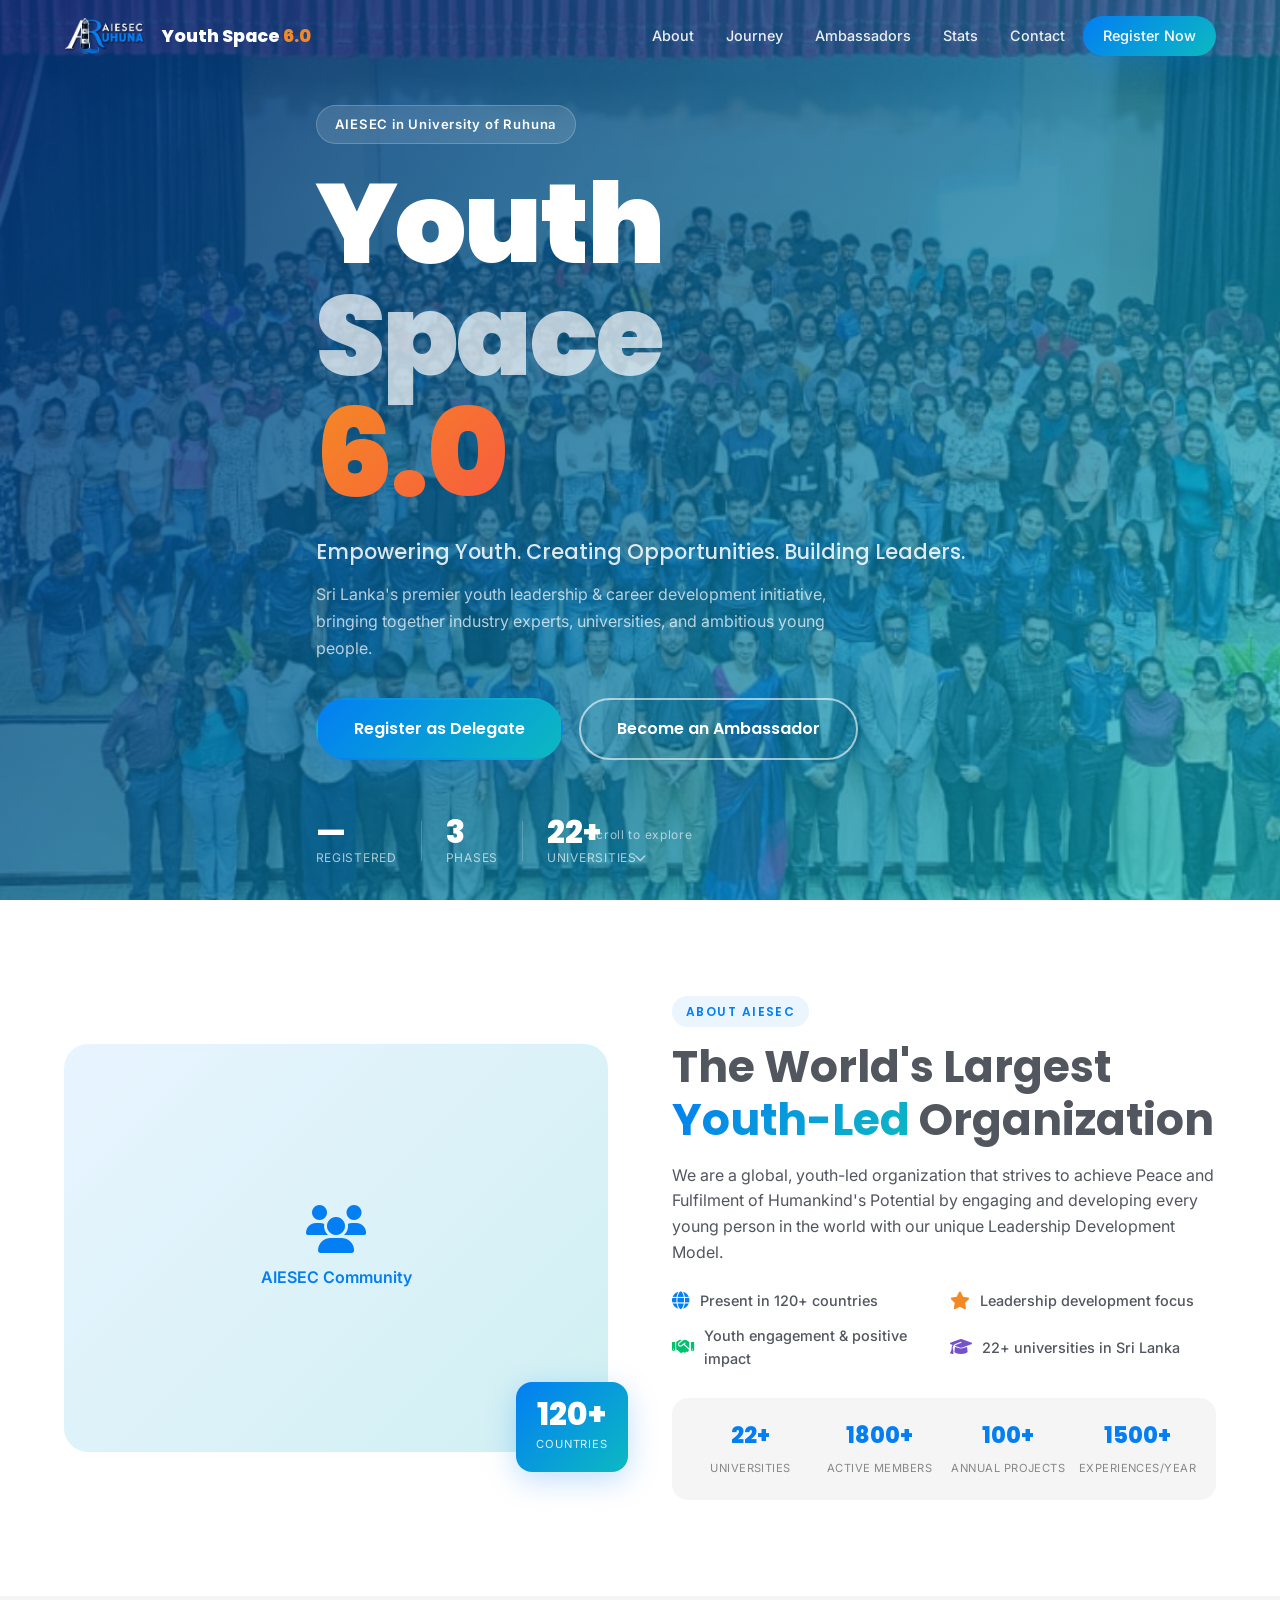
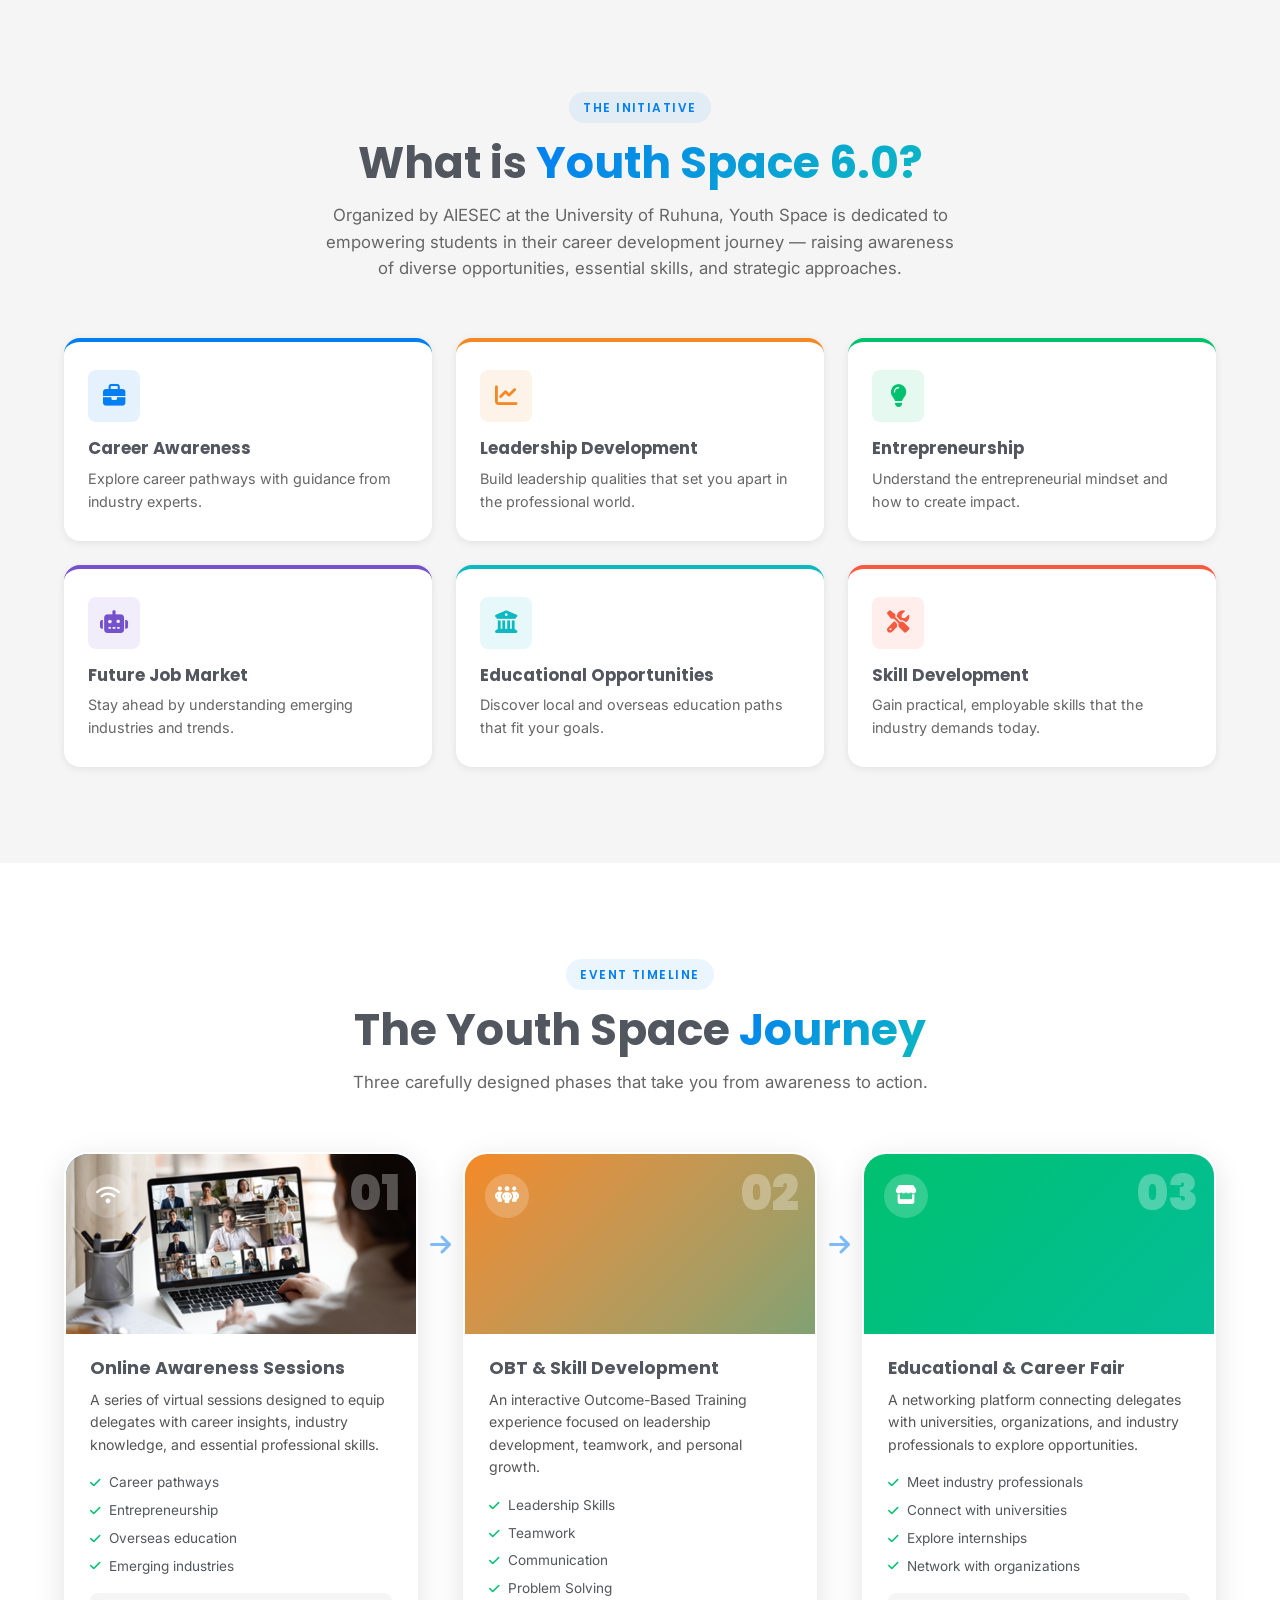
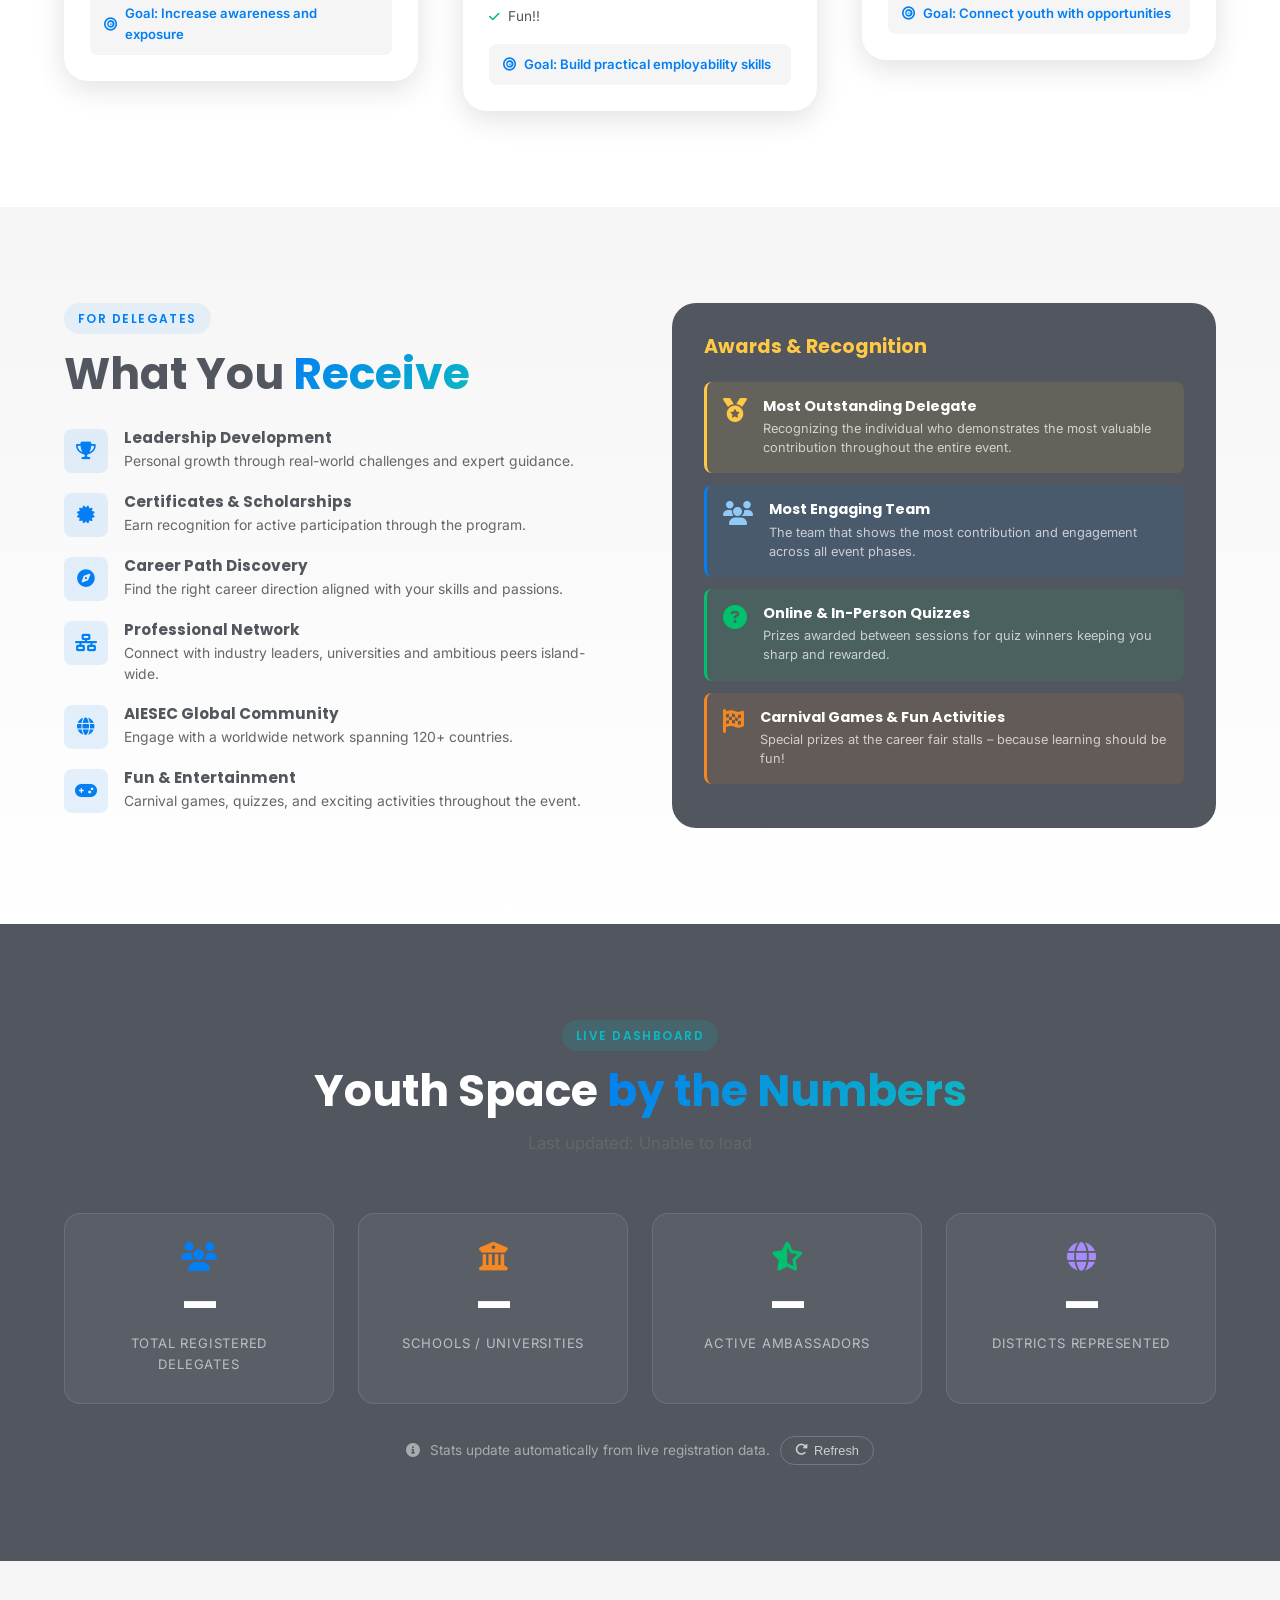
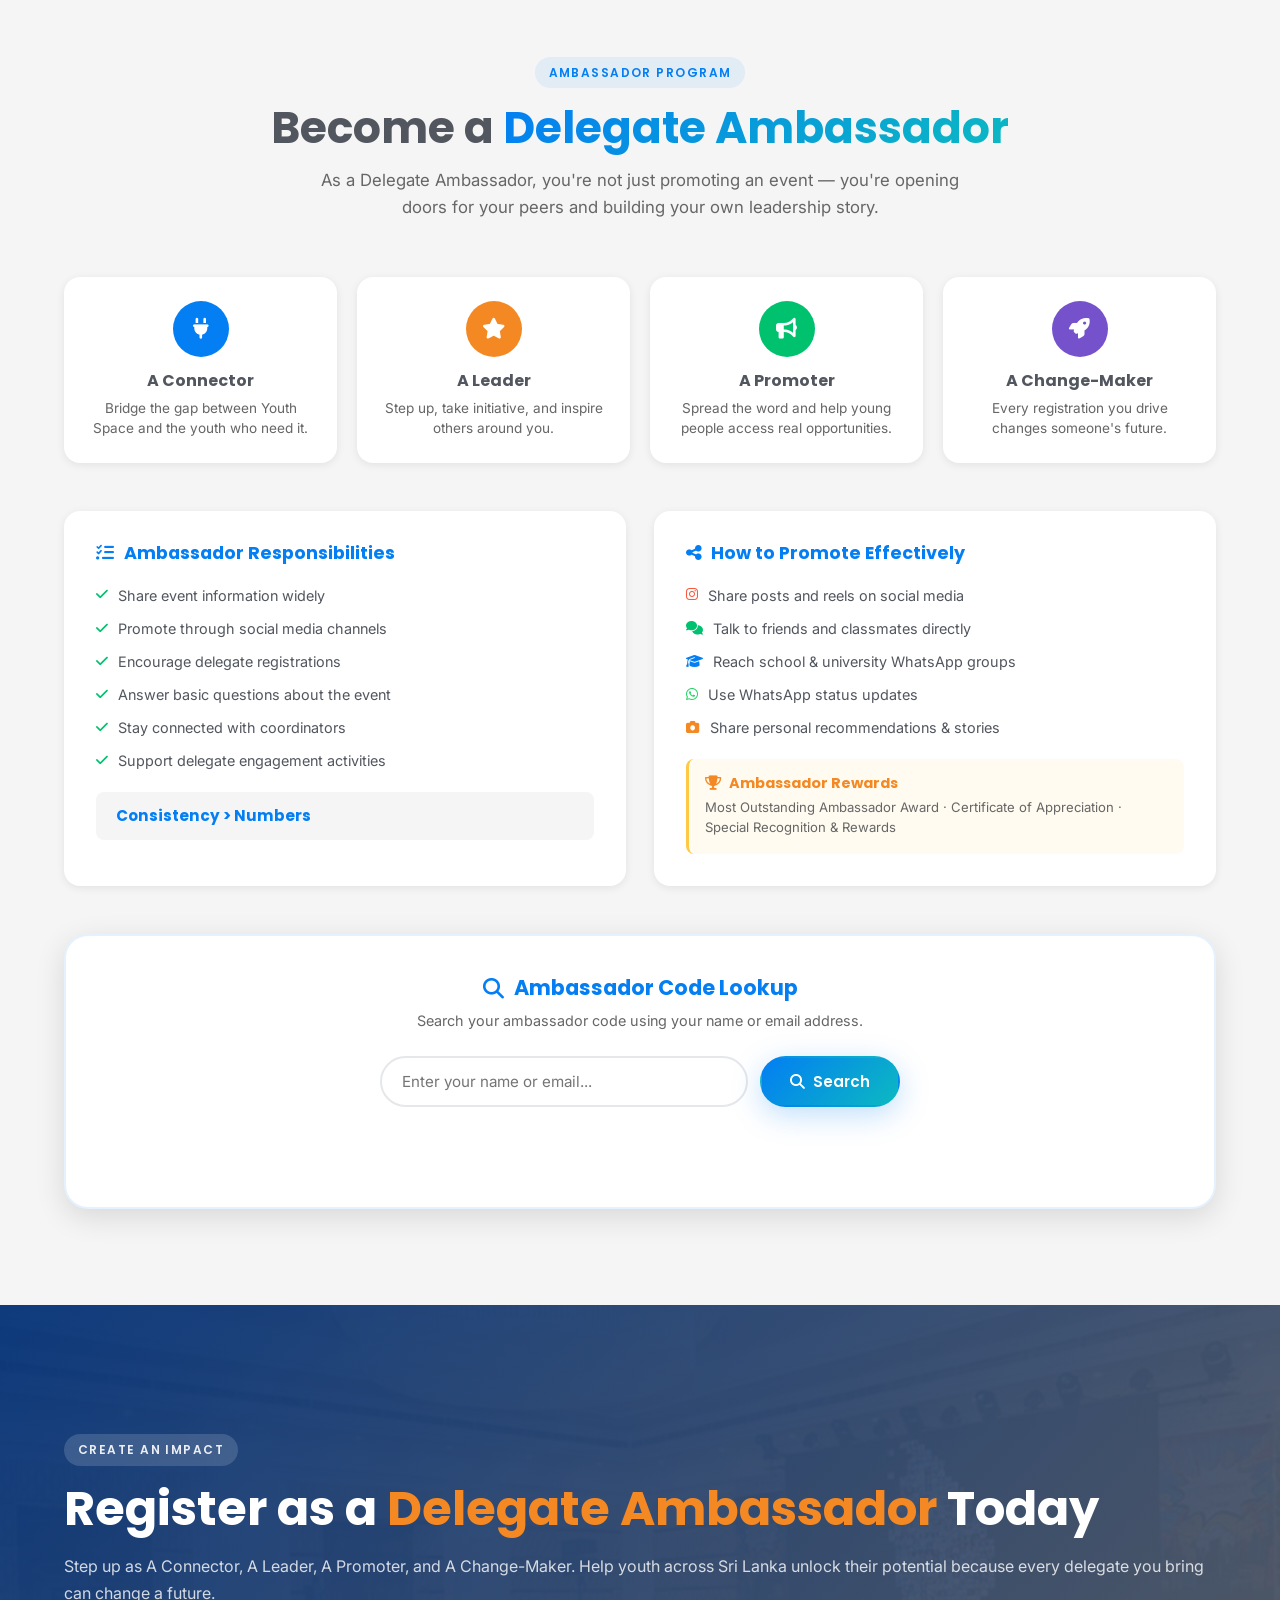
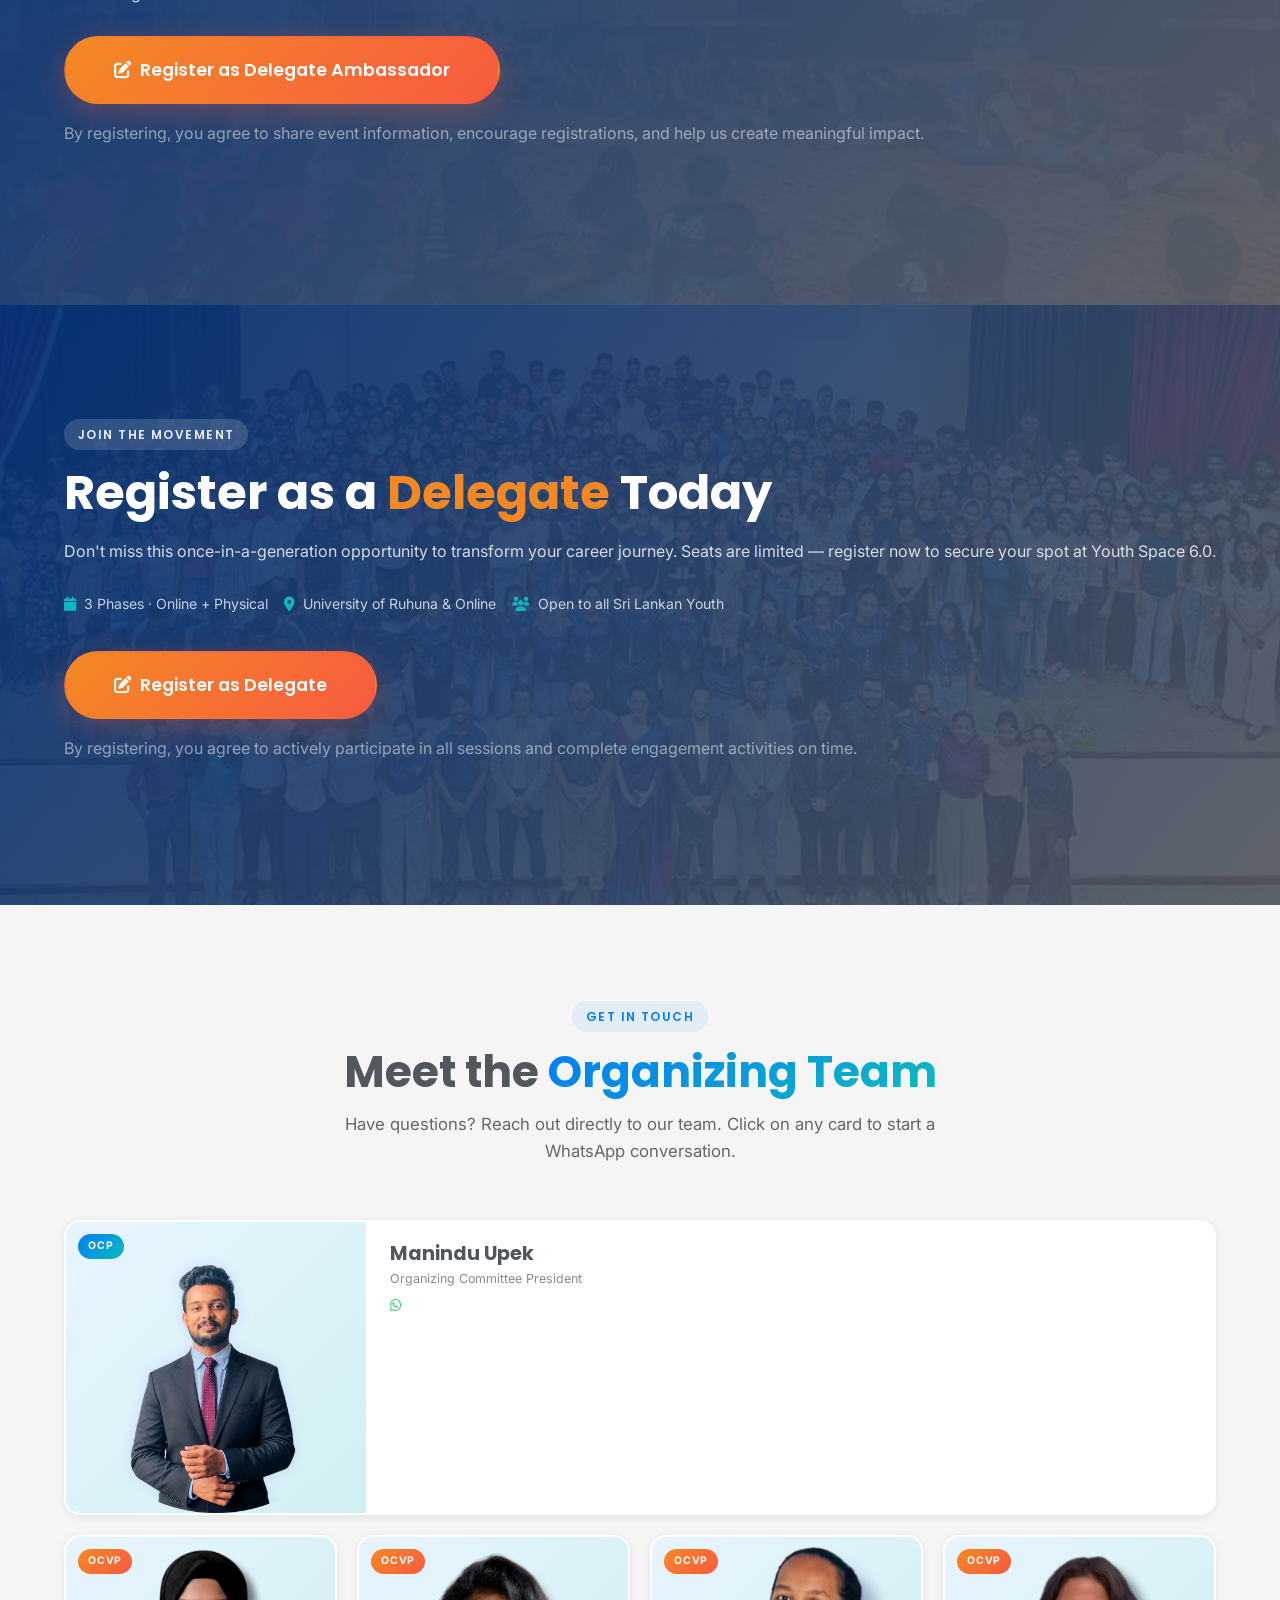
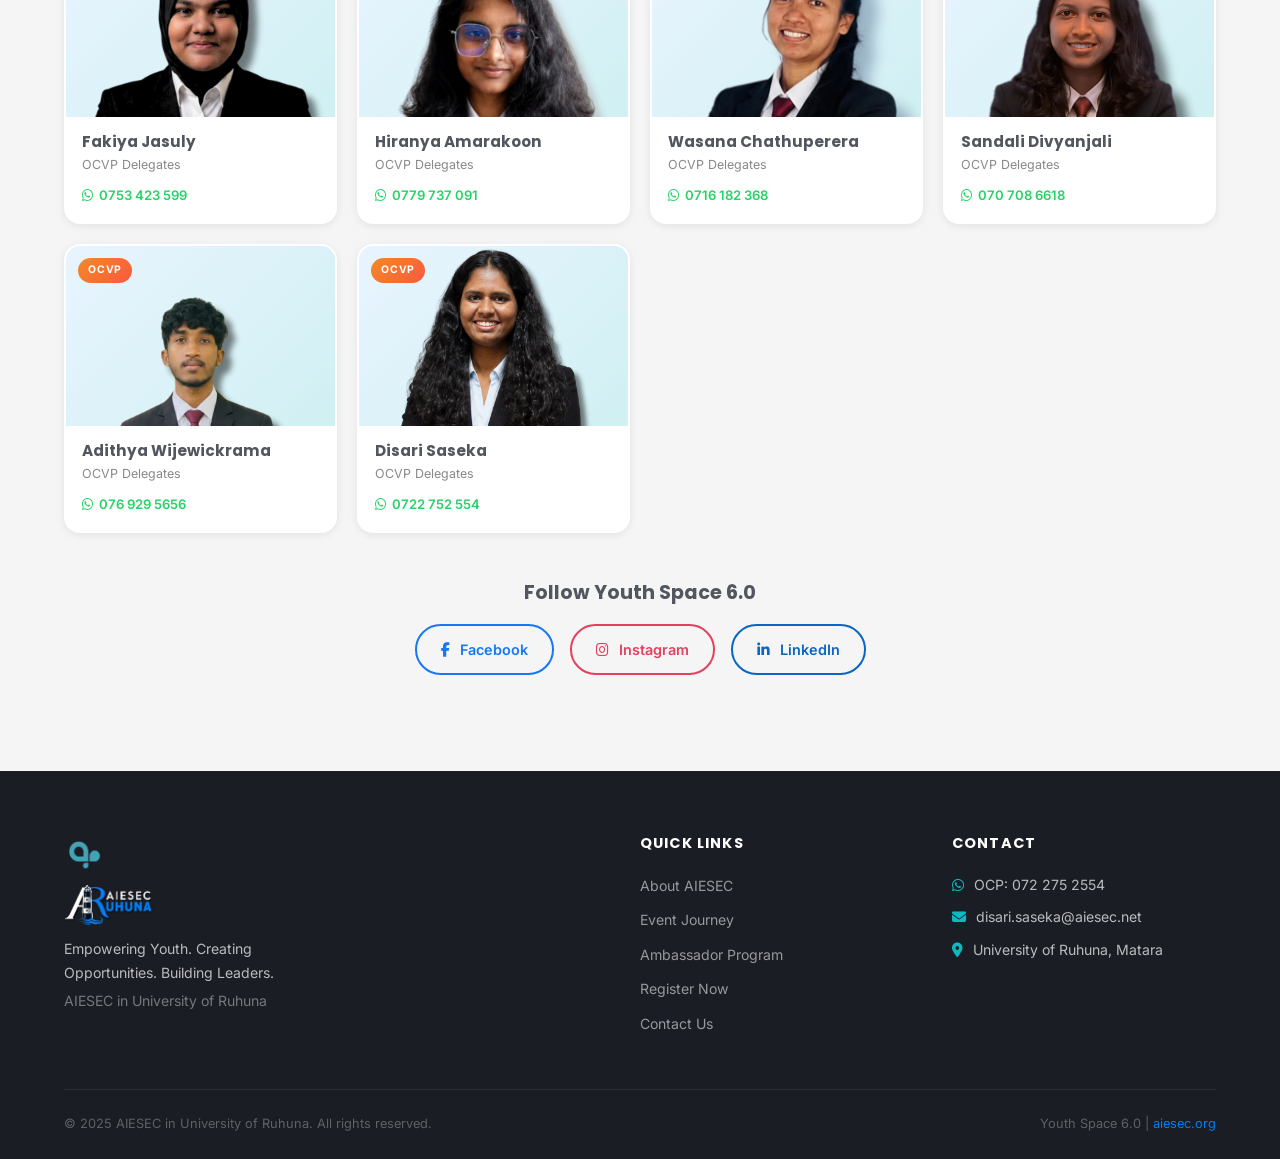
==== index.html @ f037bc33 "Update index.html" ====
<!DOCTYPE html>
<html lang="en">

<head>
    <meta charset="UTF-8" />
    <meta name="viewport" content="width=device-width, initial-scale=1.0" />
    <title>Youth Space 6.0 | AIESEC in University of Ruhuna</title>
    <meta name="description"
        content="Youth Space 6.0 – Empowering Sri Lankan youth with career insights, leadership skills, and real-world connections." />
    <link rel="stylesheet" href="css/styles.css" />
    <link rel="preconnect" href="https://fonts.googleapis.com" />
    <link rel="preconnect" href="https://fonts.gstatic.com" crossorigin />
    <link
        href="https://fonts.googleapis.com/css2?family=Poppins:wght@300;400;500;600;700;800;900&family=Inter:wght@300;400;500;600&display=swap"
        rel="stylesheet" />
    <link rel="stylesheet" href="https://cdnjs.cloudflare.com/ajax/libs/font-awesome/6.5.0/css/all.min.css" />
</head>

<body>

    <!-- ===== NAVBAR ===== -->
    <nav class="navbar" id="navbar">
        <div class="nav-container">
            <div class="nav-brand">
                <img src="Assets/logo.png" alt="AIESEC in University of Ruhuna" class="nav-logo"
                    onerror="this.style.display='none'" />
                <img src="Assets/ys-logo.png" alt="Youth Space 6.0" class="nav-ys-logo"
                    onerror="this.style.display='none'" />
                <span class="nav-title">Youth Space <span class="accent">6.0</span></span>
            </div>
            <ul class="nav-links" id="navLinks">
                <li><a href="#about">About</a></li>
                <li><a href="#journey">Journey</a></li>
                <li><a href="#ambassador">Ambassadors</a></li>
                <li><a href="#stats">Stats</a></li>
                <li><a href="#contact">Contact</a></li>
                <li><a href="#register" class="nav-cta">Register Now</a></li>
            </ul>
            <button class="hamburger" id="hamburger" aria-label="Menu">
                <span></span><span></span><span></span>
            </button>
        </div>
    </nav>

    <!-- ===== HERO ===== -->
    <section class="hero" id="home">
        <div class="hero-bg">
            <!-- hero-bg.jpg: A vibrant group photo of youth at AIESEC Youth Space event, outdoor campus setting -->
            <img src="Assets/hero-bg.png" alt="Youth Space Event" class="hero-img"
                onerror="this.style.display='none'" />
            <div class="hero-overlay"></div>
        </div>
        <div class="hero-content">
            <div class="hero-badge">AIESEC in University of Ruhuna</div>
            <h1 class="hero-title">
                <span class="word-youth">Youth</span>
                <span class="word-space">Space</span>
                <span class="word-version">6.0</span>
            </h1>
            <p class="hero-tagline">Empowering Youth. Creating Opportunities. Building Leaders.</p>
            <p class="hero-sub">Sri Lanka's premier youth leadership & career development initiative, bringing together
                industry experts, universities, and ambitious young people.</p>
            <div class="hero-actions">
                <a href="#register" class="btn btn-primary btn-lg">Register as Delegate</a>
                <a href="#ambassador" class="btn btn-outline btn-lg">Become an Ambassador</a>
            </div>
            <div class="hero-stats">
                <div class="hstat"><span class="hstat-num" id="heroRegistered">—</span><span
                        class="hstat-label">Registered</span></div>
                <div class="hstat-div"></div>
                <div class="hstat"><span class="hstat-num">3</span><span class="hstat-label">Phases</span></div>
                <div class="hstat-div"></div>
                <div class="hstat"><span class="hstat-num">22+</span><span class="hstat-label">Universities</span></div>
            </div>
        </div>
        <div class="hero-scroll-hint">
            <span>Scroll to explore</span>
            <i class="fa-solid fa-chevron-down bounce"></i>
        </div>
    </section>

    <!-- ===== ABOUT AIESEC ===== -->
    <section class="section about-aiesec" id="about">
        <div class="container">
            <div class="about-grid">
                <div class="about-visual">
                    <!-- aiesec-group.jpg: AIESEC members group photo on university campus -->
                    <img src="Assets/aiesec-group.png" alt="AIESEC Members" class="about-img"
                        onerror="this.style.display='none'; this.parentElement.querySelector('.about-img-placeholder').style.display='flex'" />
                    <div class="about-img-placeholder">
                        <i class="fa-solid fa-users"></i>
                        <span>AIESEC Community</span>
                    </div>
                    <div class="about-badge-float">
                        <span class="badge-num">120+</span>
                        <span class="badge-label">Countries</span>
                    </div>
                </div>
                <div class="about-text">
                    <span class="eyebrow">About AIESEC</span>
                    <h2>The World's Largest <span class="gradient-text">Youth-Led</span> Organization</h2>
                    <p>We are a global, youth-led organization that strives to achieve Peace and Fulfilment of
                        Humankind's Potential by engaging and developing every young person in the world with our unique
                        Leadership Development Model.</p>
                    <div class="about-pillars">
                        <div class="pillar"><i class="fa-solid fa-globe" style="color:#037EF3"></i><span>Present in 120+
                                countries</span></div>
                        <div class="pillar"><i class="fa-solid fa-star" style="color:#F48924"></i><span>Leadership
                                development focus</span></div>
                        <div class="pillar"><i class="fa-solid fa-handshake" style="color:#00c16e"></i><span>Youth
                                engagement & positive impact</span></div>
                        <div class="pillar"><i class="fa-solid fa-graduation-cap" style="color:#7552CC"></i><span>22+
                                universities in Sri Lanka</span></div>
                    </div>
                    <div class="sl-stats">
                        <div class="sl-stat"><span class="sl-num">22+</span><span class="sl-lbl">Universities</span>
                        </div>
                        <div class="sl-stat"><span class="sl-num">1800+</span><span class="sl-lbl">Active Members</span>
                        </div>
                        <div class="sl-stat"><span class="sl-num">100+</span><span class="sl-lbl">Annual Projects</span>
                        </div>
                        <div class="sl-stat"><span class="sl-num">1500+</span><span
                                class="sl-lbl">Experiences/Year</span></div>
                    </div>
                </div>
            </div>
        </div>
    </section>

    <!-- ===== WHAT IS YOUTH SPACE ===== -->
    <section class="section what-ys" id="whatis">
        <div class="container">
            <div class="section-header center">
                <span class="eyebrow">The Initiative</span>
                <h2>What is <span class="gradient-text">Youth Space 6.0?</span></h2>
                <p>Organized by AIESEC at the University of Ruhuna, Youth Space is dedicated to empowering students in
                    their career development journey — raising awareness of diverse opportunities, essential skills, and
                    strategic approaches.</p>
            </div>
            <div class="focus-grid">
                <div class="focus-card" data-color="blue">
                    <div class="focus-icon"><i class="fa-solid fa-briefcase"></i></div>
                    <h3>Career Awareness</h3>
                    <p>Explore career pathways with guidance from industry experts.</p>
                </div>
                <div class="focus-card" data-color="orange">
                    <div class="focus-icon"><i class="fa-solid fa-chart-line"></i></div>
                    <h3>Leadership Development</h3>
                    <p>Build leadership qualities that set you apart in the professional world.</p>
                </div>
                <div class="focus-card" data-color="green">
                    <div class="focus-icon"><i class="fa-solid fa-lightbulb"></i></div>
                    <h3>Entrepreneurship</h3>
                    <p>Understand the entrepreneurial mindset and how to create impact.</p>
                </div>
                <div class="focus-card" data-color="purple">
                    <div class="focus-icon"><i class="fa-solid fa-robot"></i></div>
                    <h3>Future Job Market</h3>
                    <p>Stay ahead by understanding emerging industries and trends.</p>
                </div>
                <div class="focus-card" data-color="teal">
                    <div class="focus-icon"><i class="fa-solid fa-university"></i></div>
                    <h3>Educational Opportunities</h3>
                    <p>Discover local and overseas education paths that fit your goals.</p>
                </div>
                <div class="focus-card" data-color="red">
                    <div class="focus-icon"><i class="fa-solid fa-tools"></i></div>
                    <h3>Skill Development</h3>
                    <p>Gain practical, employable skills that the industry demands today.</p>
                </div>
            </div>
        </div>
    </section>

    <!-- ===== JOURNEY / PHASES ===== -->
    <section class="section journey" id="journey">
        <div class="container">
            <div class="section-header center">
                <span class="eyebrow">Event Timeline</span>
                <h2>The Youth Space <span class="gradient-text">Journey</span></h2>
                <p>Three carefully designed phases that take you from awareness to action.</p>
            </div>
            <div class="phases-container">
                <div class="phase-card" data-phase="01">
                    <div class="phase-num">01</div>
                    <div class="phase-icon"><i class="fa-solid fa-wifi"></i></div>
                    <!-- phase1-online.png: Students attending virtual session on laptop/zoom -->
                    <img src="Assets/phase-1-online.png" alt="Online Sessions" class="phase-img"
                        onerror="this.style.display='none'" />
                    <div class="phase-content">
                        <h3>Online Awareness Sessions</h3>
                        <p>A series of virtual sessions designed to equip delegates with career insights, industry
                            knowledge, and essential professional skills.</p>
                        <ul class="phase-list">
                            <li><i class="fa-solid fa-check"></i> Career pathways</li>
                            <li><i class="fa-solid fa-check"></i> Entrepreneurship</li>
                            <li><i class="fa-solid fa-check"></i> Overseas education</li>
                            <li><i class="fa-solid fa-check"></i> Emerging industries</li>
                        </ul>
                        <div class="phase-goal"><i class="fa-solid fa-bullseye"></i> Goal: Increase awareness and
                            exposure</div>
                    </div>
                </div>

                <div class="phase-arrow"><i class="fa-solid fa-arrow-right"></i></div>

                <div class="phase-card" data-phase="02">
                    <div class="phase-num">02</div>
                    <div class="phase-icon"><i class="fa-solid fa-people-group"></i></div>
                    <!-- phase2-obt.png: Students doing team outdoor activity/workshop on campus grounds -->
                    <img src="Assets/phase-2-obt.png" alt="OBT Session" class="phase-img"
                        onerror="this.style.display='none'" />
                    <div class="phase-content">
                        <h3>OBT & Skill Development</h3>
                        <p>An interactive Outcome-Based Training experience focused on leadership development, teamwork,
                            and personal growth.</p>
                        <ul class="phase-list">
                            <li><i class="fa-solid fa-check"></i> Leadership Skills</li>
                            <li><i class="fa-solid fa-check"></i> Teamwork</li>
                            <li><i class="fa-solid fa-check"></i> Communication</li>
                            <li><i class="fa-solid fa-check"></i> Problem Solving</li>
                            <li><i class="fa-solid fa-check"></i> Fun!!</li>
                        </ul>
                        <div class="phase-goal"><i class="fa-solid fa-bullseye"></i> Goal: Build practical employability
                            skills</div>
                    </div>
                </div>

                <div class="phase-arrow"><i class="fa-solid fa-arrow-right"></i></div>

                <div class="phase-card" data-phase="03">
                    <div class="phase-num">03</div>
                    <div class="phase-icon"><i class="fa-solid fa-store"></i></div>
                    <!-- phase3-fair.png: Career fair with stalls, students networking with companies and universities -->
                    <img src="Assets/phase-3-careerfair.png" alt="Career Fair" class="phase-img"
                        onerror="this.style.display='none'" />
                    <div class="phase-content">
                        <h3>Educational & Career Fair</h3>
                        <p>A networking platform connecting delegates with universities, organizations, and industry
                            professionals to explore opportunities.</p>
                        <ul class="phase-list">
                            <li><i class="fa-solid fa-check"></i> Meet industry professionals</li>
                            <li><i class="fa-solid fa-check"></i> Connect with universities</li>
                            <li><i class="fa-solid fa-check"></i> Explore internships</li>
                            <li><i class="fa-solid fa-check"></i> Network with organizations</li>
                        </ul>
                        <div class="phase-goal"><i class="fa-solid fa-bullseye"></i> Goal: Connect youth with
                            opportunities</div>
                    </div>
                </div>
            </div>
        </div>
    </section>

    <!-- ===== DELEGATE BENEFITS ===== -->
    <section class="section delegate-benefits" id="delegates">
        <div class="container">
            <div class="benefits-grid">
                <div class="benefits-text">
                    <span class="eyebrow">For Delegates</span>
                    <h2>What You <span class="gradient-text">Receive</span></h2>
                    <div class="benefits-list">
                        <div class="benefit-item">
                            <div class="benefit-icon"><i class="fa-solid fa-trophy"></i></div>
                            <div>
                                <h4>Leadership Development</h4>
                                <p>Personal growth through real-world challenges and expert guidance.</p>
                            </div>
                        </div>
                        <div class="benefit-item">
                            <div class="benefit-icon"><i class="fa-solid fa-certificate"></i></div>
                            <div>
                                <h4>Certificates & Scholarships</h4>
                                <p>Earn recognition for active participation through the program.</p>
                            </div>
                        </div>
                        <div class="benefit-item">
                            <div class="benefit-icon"><i class="fa-solid fa-compass"></i></div>
                            <div>
                                <h4>Career Path Discovery</h4>
                                <p>Find the right career direction aligned with your skills and passions.</p>
                            </div>
                        </div>
                        <div class="benefit-item">
                            <div class="benefit-icon"><i class="fa-solid fa-network-wired"></i></div>
                            <div>
                                <h4>Professional Network</h4>
                                <p>Connect with industry leaders, universities and ambitious peers island-wide.</p>
                            </div>
                        </div>
                        <div class="benefit-item">
                            <div class="benefit-icon"><i class="fa-solid fa-globe"></i></div>
                            <div>
                                <h4>AIESEC Global Community</h4>
                                <p>Engage with a worldwide network spanning 120+ countries.</p>
                            </div>
                        </div>
                        <div class="benefit-item">
                            <div class="benefit-icon"><i class="fa-solid fa-gamepad"></i></div>
                            <div>
                                <h4>Fun & Entertainment</h4>
                                <p>Carnival games, quizzes, and exciting activities throughout the event.</p>
                            </div>
                        </div>
                    </div>
                </div>
                <div class="awards-panel">
                    <h3>Awards & Recognition</h3>
                    <div class="award-card award-gold">
                        <i class="fa-solid fa-medal"></i>
                        <div>
                            <h4>Most Outstanding Delegate</h4>
                            <p>Recognizing the individual who demonstrates the most valuable contribution throughout the
                                entire event.</p>
                        </div>
                    </div>
                    <div class="award-card award-silver">
                        <i class="fa-solid fa-users"></i>
                        <div>
                            <h4>Most Engaging Team</h4>
                            <p>The team that shows the most contribution and engagement across all event phases.</p>
                        </div>
                    </div>
                    <div class="award-card award-quiz">
                        <i class="fa-solid fa-question-circle"></i>
                        <div>
                            <h4>Online & In-Person Quizzes</h4>
                            <p>Prizes awarded between sessions for quiz winners keeping you sharp and rewarded.</p>
                        </div>
                    </div>
                    <div class="award-card award-games">
                        <i class="fa-solid fa-flag-checkered"></i>
                        <div>
                            <h4>Carnival Games & Fun Activities</h4>
                            <p>Special prizes at the career fair stalls – because learning should be fun!</p>
                        </div>
                    </div>
                </div>
            </div>
        </div>
    </section>

    <!-- ===== LIVE STATS ===== -->
    <section class="section live-stats" id="stats">
        <div class="container">
            <div class="section-header center">
                <span class="eyebrow">Live Dashboard</span>
                <h2>Youth Space <span class="gradient-text">by the Numbers</span></h2>
                <p class="stats-last-updated">Last updated: <span id="lastUpdated">—</span></p>
            </div>
            <div class="stats-grid">
                <div class="stat-card stat-blue">
                    <i class="fa-solid fa-users"></i>
                    <div class="stat-number" id="totalRegistered">—</div>
                    <div class="stat-label">Total Registered Delegates</div>
                </div>
                <div class="stat-card stat-orange">
                    <i class="fa-solid fa-university"></i>
                    <div class="stat-number" id="totalSchools">—</div>
                    <div class="stat-label">Schools / Universities</div>
                </div>
                <div class="stat-card stat-green">
                    <i class="fa-solid fa-star-half-stroke"></i>
                    <div class="stat-number" id="totalAmbassadors">—</div>
                    <div class="stat-label">Active Ambassadors</div>
                </div>
                <div class="stat-card stat-purple">
                    <i class="fa-solid fa-globe"></i>
                    <div class="stat-number" id="totalDistricts">—</div>
                    <div class="stat-label">Districts Represented</div>
                </div>
            </div>
            <div class="stats-note">
                <i class="fa-solid fa-circle-info"></i>
                Stats update automatically from live registration data.
                <button class="btn-refresh" onclick="loadStats()"><i class="fa-solid fa-rotate-right"></i>
                    Refresh</button>
            </div>
        </div>
    </section>

    <!-- ===== AMBASSADOR PROGRAM ===== -->
    <section class="section ambassador" id="ambassador">
        <div class="container">
            <div class="section-header center">
                <span class="eyebrow">Ambassador Program</span>
                <h2>Become a <span class="gradient-text">Delegate Ambassador</span></h2>
                <p>As a Delegate Ambassador, you're not just promoting an event — you're opening doors for your peers
                    and building your own leadership story.</p>
            </div>

            <!-- WHY MATTER -->
            <div class="ambassador-roles">
                <div class="role-card">
                    <div class="role-icon" style="background:#037EF3"><i class="fa-solid fa-plug"></i></div>
                    <h4>A Connector</h4>
                    <p>Bridge the gap between Youth Space and the youth who need it.</p>
                </div>
                <div class="role-card">
                    <div class="role-icon" style="background:#F48924"><i class="fa-solid fa-star"></i></div>
                    <h4>A Leader</h4>
                    <p>Step up, take initiative, and inspire others around you.</p>
                </div>
                <div class="role-card">
                    <div class="role-icon" style="background:#00c16e"><i class="fa-solid fa-bullhorn"></i></div>
                    <h4>A Promoter</h4>
                    <p>Spread the word and help young people access real opportunities.</p>
                </div>
                <div class="role-card">
                    <div class="role-icon" style="background:#7552CC"><i class="fa-solid fa-rocket"></i></div>
                    <h4>A Change-Maker</h4>
                    <p>Every registration you drive changes someone's future.</p>
                </div>
            </div>

            <!-- RESPONSIBILITIES & HOW TO PROMOTE -->
            <div class="ambassador-details">
                <div class="amb-panel">
                    <h3><i class="fa-solid fa-list-check"></i> Ambassador Responsibilities</h3>
                    <ul class="amb-list">
                        <li><i class="fa-solid fa-check"></i> Share event information widely</li>
                        <li><i class="fa-solid fa-check"></i> Promote through social media channels</li>
                        <li><i class="fa-solid fa-check"></i> Encourage delegate registrations</li>
                        <li><i class="fa-solid fa-check"></i> Answer basic questions about the event</li>
                        <li><i class="fa-solid fa-check"></i> Stay connected with coordinators</li>
                        <li><i class="fa-solid fa-check"></i> Support delegate engagement activities</li>
                    </ul>
                    <div class="amb-motto">Consistency &gt; Numbers</div>
                </div>
                <div class="amb-panel">
                    <h3><i class="fa-solid fa-share-nodes"></i> How to Promote Effectively</h3>
                    <ul class="amb-list">
                        <li><i class="fa-brands fa-instagram" style="color:#F85A40"></i> Share posts and reels on social
                            media</li>
                        <li><i class="fa-solid fa-comments" style="color:#00c16e"></i> Talk to friends and classmates
                            directly</li>
                        <li><i class="fa-solid fa-graduation-cap" style="color:#037EF3"></i> Reach school & university
                            WhatsApp groups</li>
                        <li><i class="fa-brands fa-whatsapp" style="color:#25D366"></i> Use WhatsApp status updates</li>
                        <li><i class="fa-solid fa-camera" style="color:#F48924"></i> Share personal recommendations &
                            stories</li>
                    </ul>
                    <div class="amb-rewards">
                        <h4><i class="fa-solid fa-trophy"></i> Ambassador Rewards</h4>
                        <p>Most Outstanding Ambassador Award · Certificate of Appreciation · Special Recognition &
                            Rewards</p>
                    </div>
                </div>
            </div>
            <!-- AMBASSADOR CODE LOOKUP -->
            <div class="amb-lookup">
                <h3><i class="fa-solid fa-magnifying-glass"></i> Ambassador Code Lookup</h3>
                <p>Search your ambassador code using your name or email address.</p>
                <div class="lookup-form">
                    <input type="text" id="lookupQuery" placeholder="Enter your name or email..." class="lookup-input"
                        autocomplete="off" />
                    <button class="btn btn-primary" onclick="lookupAmbassador()"><i class="fa-solid fa-search"></i>
                        Search</button>
                </div>
                <div id="lookupResult" class="lookup-result"></div>
                <div id="lookupLoading" class="lookup-loading" style="display:none"><i
                        class="fa-solid fa-spinner fa-spin"></i>Searching...</div>
            </div>
        </div>
    </section>

    <!-- ===== AMBASSADOR REGISTER ===== -->
    <section class="section register-section" id="amb-register">
        <div class="register-bg">
            <!-- register-bg.jpg: Energetic group of young Sri Lankan students at a university event -->
            <img src="Assets/ambassador-registration.png" alt="Register" class="register-bg-img"
                onerror="this.style.display='none'" />
            <div class="register-overlay"></div>
        </div>
        <div class="container">
            <div class="register-content">
                <span class="eyebrow light">Create An Impact</span>
                <h2>Register as a <span class="text-orange">Delegate Ambassador</span> Today</h2>
                <p>Step up as A Connector, A Leader, A Promoter, and A Change-Maker. Help youth across Sri Lanka unlock
                    their potential because every delegate you bring can change a future.</p>
                <a href="/ambassador-registration.html" target="_blank" rel="noopener" class="btn btn-register btn-lg">
                    <i class="fa-solid fa-pen-to-square"></i> Register as Delegate Ambassador
                </a>
                <p class="register-note">By registering, you agree to share event information, encourage registrations,
                    and help us create meaningful impact.</p>
            </div>
        </div>
    </section>

    <!-- ===== DELEGATE REGISTER ===== -->
    <section class="section register-section" id="register">
        <div class="register-bg">
            <!-- register-bg.jpg: Energetic group of young Sri Lankan students at a university event -->
            <img src="Assets/register-bg.png" alt="Register" class="register-bg-img"
                onerror="this.style.display='none'" />
            <div class="register-overlay"></div>
        </div>
        <div class="container">
            <div class="register-content">
                <span class="eyebrow light">Join the Movement</span>
                <h2>Register as a <span class="text-orange">Delegate</span> Today</h2>
                <p>Don't miss this once-in-a-generation opportunity to transform your career journey. Seats are limited
                    — register now to secure your spot at Youth Space 6.0.</p>
                <div class="register-meta">
                    <div class="reg-m"><i class="fa-solid fa-calendar"></i><span>3 Phases · Online + Physical</span>
                    </div>
                    <div class="reg-m"><i class="fa-solid fa-map-marker-alt"></i><span>University of Ruhuna &
                            Online</span></div>
                    <div class="reg-m"><i class="fa-solid fa-users"></i><span>Open to all Sri Lankan Youth</span></div>
                </div>
                <a href="/delegate-registration.html" target="_blank" rel="noopener" class="btn btn-register btn-lg">
                    <i class="fa-solid fa-pen-to-square"></i> Register as Delegate
                </a>
                <p class="register-note">By registering, you agree to actively participate in all sessions and complete
                    engagement activities on time.</p>
            </div>
        </div>
    </section>

    <!-- ===== CONTACT ===== -->
    <section class="section contact" id="contact">
        <div class="container">
            <div class="section-header center">
                <span class="eyebrow">Get in Touch</span>
                <h2>Meet the <span class="gradient-text">Organizing Team</span></h2>
                <p>Have questions? Reach out directly to our team. Click on any card to start a WhatsApp conversation.
                </p>
            </div>
            <div class="team-grid">

                <!-- OCP -->
                <div class="team-card ocp-card"
                    onclick="openWhatsApp('94701775749', 'Hi Manindu, I have a question about Youth Space 6.0')">
                    <div class="team-badge">OCP</div>
                    <!-- contact-manindu.jpg: Professional photo of Manindu Upek -->
                    <div class="team-photo-wrap">
                        <img src="Assets/contact/manindu.png" alt="Manindu Upek" class="team-photo"
                            onerror="this.style.display='none'; this.nextElementSibling.style.display='flex'" />
                        <div class="team-photo-fallback"><i class="fa-solid fa-user"></i> 070 177 5749</div>
                    </div>
                    <div class="team-info">
                        <h4>Manindu Upek</h4>
                        <span class="team-role">Organizing Committee President</span>
                        <div class="team-contact"><i class="fa-brands fa-whatsapp"></i></div>
                    </div>
                </div>

                <!-- OCVP Delegates -->
                <div class="team-card"
                    onclick="openWhatsApp('94753423599', 'Hi Fakiya, I have a question about Youth Space 6.0')">
                    <div class="team-badge ocvp">OCVP</div>
                    <!-- contact-fakiya.jpg: Professional photo of Fakiya Jasuly -->
                    <div class="team-photo-wrap">
                        <img src="Assets/contact/fakiya.png" alt="Fakiya Jasuly" class="team-photo"
                            onerror="this.style.display='none'; this.nextElementSibling.style.display='flex'" />
                        <div class="team-photo-fallback"><i class="fa-solid fa-user"></i></div>
                    </div>
                    <div class="team-info">
                        <h4>Fakiya Jasuly</h4>
                        <span class="team-role">OCVP Delegates</span>
                        <div class="team-contact"><i class="fa-brands fa-whatsapp"></i> 0753 423 599</div>
                    </div>
                </div>

                <div class="team-card"
                    onclick="openWhatsApp('94779737091', 'Hi Hiranya, I have a question about Youth Space 6.0')">
                    <div class="team-badge ocvp">OCVP</div>
                    <!-- contact-hiranya.jpg: Professional photo of Hiranya Amarakoon -->
                    <div class="team-photo-wrap">
                        <img src="Assets/contact/hiranya.png" alt="Hiranya Amarakoon" class="team-photo"
                            onerror="this.style.display='none'; this.nextElementSibling.style.display='flex'" />
                        <div class="team-photo-fallback"><i class="fa-solid fa-user"></i></div>
                    </div>
                    <div class="team-info">
                        <h4>Hiranya Amarakoon</h4>
                        <span class="team-role">OCVP Delegates</span>
                        <div class="team-contact"><i class="fa-brands fa-whatsapp"></i> 0779 737 091</div>
                    </div>
                </div>

                <div class="team-card"
                    onclick="openWhatsApp('94716182368', 'Hi Wasana, I have a question about Youth Space 6.0')">
                    <div class="team-badge ocvp">OCVP</div>
                    <!-- contact-wasana.jpg: Professional photo of Wasana Chathuperera -->
                    <div class="team-photo-wrap">
                        <img src="Assets/contact/wasana.png" alt="Wasana Chathuperera" class="team-photo"
                            onerror="this.style.display='none'; this.nextElementSibling.style.display='flex'" />
                        <div class="team-photo-fallback"><i class="fa-solid fa-user"></i></div>
                    </div>
                    <div class="team-info">
                        <h4>Wasana Chathuperera</h4>
                        <span class="team-role">OCVP Delegates</span>
                        <div class="team-contact"><i class="fa-brands fa-whatsapp"></i> 0716 182 368</div>
                    </div>
                </div>

                <div class="team-card"
                    onclick="openWhatsApp('94707086618', 'Hi Sandali, I have a question about Youth Space 6.0')">
                    <div class="team-badge ocvp">OCVP</div>
                    <!-- contact-sandali.jpg: Professional photo of Sandali Divyanjali -->
                    <div class="team-photo-wrap">
                        <img src="Assets/contact/sandali.png" alt="Sandali Divyanjali" class="team-photo"
                            onerror="this.style.display='none'; this.nextElementSibling.style.display='flex'" />
                        <div class="team-photo-fallback"><i class="fa-solid fa-user"></i></div>
                    </div>
                    <div class="team-info">
                        <h4>Sandali Divyanjali</h4>
                        <span class="team-role">OCVP Delegates</span>
                        <div class="team-contact"><i class="fa-brands fa-whatsapp"></i> 070 708 6618</div>
                    </div>
                </div>

                <div class="team-card"
                    onclick="openWhatsApp('94769295656', 'Hi Adithya, I have a question about Youth Space 6.0')">
                    <div class="team-badge ocvp">OCVP</div>
                    <!-- contact-adithya.jpg: Professional photo of Adithya Wijewickrama -->
                    <div class="team-photo-wrap">
                        <img src="Assets/contact/adithya.png" alt="Adithya Wijewickrama" class="team-photo"
                            onerror="this.style.display='none'; this.nextElementSibling.style.display='flex'" />
                        <div class="team-photo-fallback"><i class="fa-solid fa-user"></i></div>
                    </div>
                    <div class="team-info">
                        <h4>Adithya Wijewickrama</h4>
                        <span class="team-role">OCVP Delegates</span>
                        <div class="team-contact"><i class="fa-brands fa-whatsapp"></i> 076 929 5656</div>
                    </div>
                </div>

                <div class="team-card"
                    onclick="openWhatsApp('94722752554', 'Hi Manindu, I have a question about Youth Space 6.0')">
                    <div class="team-badge ocvp">OCVP</div>
                    <!-- contact-disari.jpg: Professional photo of Disari Saseka -->
                    <div class="team-photo-wrap">
                        <img src="Assets/contact/disari.png" alt="Disari Saseka" class="team-photo"
                            onerror="this.style.display='none'; this.nextElementSibling.style.display='flex'" />
                        <div class="team-photo-fallback"><i class="fa-solid fa-user"></i></div>
                    </div>
                    <div class="team-info">
                        <h4>Disari Saseka</h4>
                        <span class="team-role">OCVP Delegates</span>
                        <div class="team-contact"><i class="fa-brands fa-whatsapp"></i> 0722 752 554</div>
                    </div>
                </div>

            </div>

            <!-- Social Media -->
            <div class="social-section">
                <h3>Follow Youth Space 6.0</h3>
                <div class="social-links">
                    <a href="https://www.facebook.com/aiesecin.ruhuna" target="_blank" class="social-link facebook"><i
                            class="fa-brands fa-facebook-f"></i><span>Facebook</span></a>
                    <a href="https://www.instagram.com/aiesec_ruhuna" target="_blank" class="social-link instagram"><i
                            class="fa-brands fa-instagram"></i><span>Instagram</span></a>
                    <a href="https://www.linkedin.com/company/aiesec-in-university-of-ruhuna" target="_blank"
                        class="social-link linkedin"><i class="fa-brands fa-linkedin-in"></i><span>LinkedIn</span></a>
                </div>
            </div>
        </div>
    </section>

    <!-- ===== FOOTER ===== -->
    <footer class="footer">
        <div class="container">
            <div class="footer-top">
                <div class="footer-brand">
                    <img src="Assets/YS-LOGO.png" alt="Youth Space 6.0" class="footer-logo"
                        onerror="this.style.display='none'" />
                    <img src="Assets/logo.png" alt="AIESEC Ruhuna" class="footer-aiesec-logo"
                        onerror="this.style.display='none'" />
                    <p>Empowering Youth. Creating Opportunities. Building Leaders.</p>
                    <p class="footer-sub">AIESEC in University of Ruhuna</p>
                </div>
                <div class="footer-links">
                    <h4>Quick Links</h4>
                    <a href="#about">About AIESEC</a>
                    <a href="#journey">Event Journey</a>
                    <a href="#ambassador">Ambassador Program</a>
                    <a href="#register">Register Now</a>
                    <a href="#contact">Contact Us</a>
                </div>
                <div class="footer-contact-quick">
                    <h4>Contact</h4>
                    <p><i class="fa-brands fa-whatsapp"></i> OCP: 072 275 2554</p>
                    <p><i class="fa-solid fa-envelope"></i> disari.saseka@aiesec.net</p>
                    <p><i class="fa-solid fa-map-marker-alt"></i> University of Ruhuna, Matara</p>
                </div>
            </div>
            <div class="footer-bottom">
                <p>© 2025 AIESEC in University of Ruhuna. All rights reserved.</p>
                <p>Youth Space 6.0 | <a href="https://aiesec.org" target="_blank">aiesec.org</a></p>
            </div>
        </div>
    </footer>

    <!-- BACK TO TOP -->
    <button class="back-to-top" id="backToTop" onclick="window.scrollTo({top:0,behavior:'smooth'})">
        <i class="fa-solid fa-arrow-up"></i>
    </button>

    <script src="js/script.js"></script>
</body>

</html>
---- css/styles.css ----
/* =============================================
   YOUTH SPACE 6.0 — Main Stylesheet
   AIESEC in University of Ruhuna
   ============================================= */

/* ---- CSS VARIABLES ---- */
:root {
  --blue:    #037EF3;
  --teal:    #0CB9C1;
  --orange:  #F48924;
  --red:     #F85A40;
  --purple:  #7552CC;
  --green:   #00c16e;
  --yellow:  #ffc845;
  --dark:    #52565E;
  --light:   #f5f5f5;
  --white:   #ffffff;
  --black:   #0d0d0d;

  --gradient-primary: linear-gradient(135deg, var(--blue) 0%, var(--teal) 100%);
  --gradient-warm:    linear-gradient(135deg, var(--orange) 0%, var(--red) 100%);
  --gradient-hero:    linear-gradient(135deg, rgba(3,126,243,0.92) 0%, rgba(12,185,193,0.80) 100%);

  --font-display: 'Poppins', sans-serif;
  --font-body:    'Inter', sans-serif;

  --radius-sm:  8px;
  --radius-md:  16px;
  --radius-lg:  24px;
  --radius-xl:  32px;

  --shadow-sm: 0 2px 8px rgba(0,0,0,0.08);
  --shadow-md: 0 8px 30px rgba(0,0,0,0.12);
  --shadow-lg: 0 20px 60px rgba(0,0,0,0.18);
  --shadow-blue: 0 8px 30px rgba(3,126,243,0.25);

  --nav-height: 72px;
  --transition: 0.3s cubic-bezier(0.25, 0.46, 0.45, 0.94);
}

/* ---- RESET & BASE ---- */
*, *::before, *::after { box-sizing: border-box; margin: 0; padding: 0; }

html { scroll-behavior: smooth; font-size: 16px; }

body {
  font-family: var(--font-body);
  color: var(--dark);
  background: var(--white);
  overflow-x: hidden;
  line-height: 1.6;
}

img { max-width: 100%; height: auto; display: block; }

a { text-decoration: none; color: inherit; }

ul { list-style: none; }

/* ---- CONTAINER ---- */
.container {
  max-width: 1200px;
  margin: 0 auto;
  padding: 0 24px;
}

/* ---- SECTION BASE ---- */
.section {
  padding: 96px 0;
  position: relative;
}

.section-header {
  margin-bottom: 56px;
}
.section-header.center { text-align: center; }
.section-header p {
  color: #666;
  font-size: 1.05rem;
  max-width: 640px;
  margin-top: 12px;
}
.section-header.center p { margin: 12px auto 0; }

/* ---- TYPOGRAPHY ---- */
h1, h2, h3, h4 { font-family: var(--font-display); font-weight: 700; line-height: 1.2; }

h1 { font-size: clamp(2.5rem, 6vw, 4.5rem); }
h2 { font-size: clamp(1.8rem, 3.5vw, 2.75rem); }
h3 { font-size: clamp(1.2rem, 2vw, 1.5rem); }

.gradient-text {
  background: var(--gradient-primary);
  -webkit-background-clip: text;
  -webkit-text-fill-color: transparent;
  background-clip: text;
}

.eyebrow {
  display: inline-block;
  font-family: var(--font-display);
  font-size: 0.75rem;
  font-weight: 600;
  letter-spacing: 0.12em;
  text-transform: uppercase;
  color: var(--blue);
  background: rgba(3,126,243,0.08);
  padding: 6px 14px;
  border-radius: 100px;
  margin-bottom: 14px;
}
.eyebrow.light {
  color: rgba(255,255,255,0.9);
  background: rgba(255,255,255,0.15);
}

/* ---- BUTTONS ---- */
.btn {
  display: inline-flex;
  align-items: center;
  gap: 8px;
  font-family: var(--font-display);
  font-weight: 600;
  font-size: 0.95rem;
  padding: 12px 28px;
  border-radius: 100px;
  border: 2px solid transparent;
  cursor: pointer;
  transition: all var(--transition);
  white-space: nowrap;
}

.btn-lg { padding: 16px 36px; font-size: 1rem; }

.btn-primary {
  background: var(--gradient-primary);
  color: var(--white);
  box-shadow: var(--shadow-blue);
}
.btn-primary:hover { transform: translateY(-2px); box-shadow: 0 12px 40px rgba(3,126,243,0.35); }

.btn-outline {
  background: transparent;
  color: var(--white);
  border-color: rgba(255,255,255,0.6);
}
.btn-outline:hover { background: rgba(255,255,255,0.15); border-color: var(--white); }

.btn-register {
  background: linear-gradient(135deg, var(--orange), var(--red));
  color: var(--white);
  font-size: 1.1rem;
  padding: 18px 48px;
  border-radius: 100px;
  box-shadow: 0 8px 30px rgba(248,90,64,0.3);
}
.btn-register:hover { transform: translateY(-3px); box-shadow: 0 16px 50px rgba(248,90,64,0.4); }

/* =============================================
   NAVBAR
   ============================================= */
.navbar {
  position: fixed;
  top: 0; left: 0; right: 0;
  z-index: 1000;
  height: var(--nav-height);
  background: transparent;
  transition: background var(--transition), box-shadow var(--transition);
}
.navbar.scrolled {
  background: rgba(255,255,255,0.97);
  backdrop-filter: blur(20px);
  box-shadow: var(--shadow-sm);
}
.navbar.scrolled .nav-links a { color: var(--dark); }
.navbar.scrolled .nav-title { color: var(--dark); }

.nav-container {
  max-width: 1200px;
  margin: 0 auto;
  padding: 0 24px;
  height: 100%;
  display: flex;
  align-items: center;
  justify-content: space-between;
  gap: 24px;
}

.nav-brand {
  display: flex;
  align-items: center;
  gap: 12px;
}
.nav-logo, .nav-ys-logo {
  height: 36px;
  width: auto;
}
.nav-title {
  font-family: var(--font-display);
  font-weight: 800;
  font-size: 1.1rem;
  color: var(--white);
  transition: color var(--transition);
}
.nav-title .accent { color: var(--orange); }

.nav-links {
  display: flex;
  align-items: center;
  gap: 4px;
  list-style: none;
}
.nav-links a {
  display: inline-block;
  padding: 8px 14px;
  font-size: 0.9rem;
  font-weight: 500;
  color: rgba(255,255,255,0.9);
  border-radius: 100px;
  transition: all var(--transition);
}
.nav-links a:hover { background: rgba(255,255,255,0.1); color: var(--white); }
.navbar.scrolled .nav-links a:hover { background: var(--light); color: var(--blue); }

.nav-cta {
  background: var(--gradient-primary) !important;
  color: var(--white) !important;
  padding: 8px 20px !important;
  box-shadow: var(--shadow-blue);
}
.nav-cta:hover { transform: translateY(-1px); box-shadow: 0 8px 24px rgba(3,126,243,0.35) !important; }

.hamburger {
  display: none;
  flex-direction: column;
  gap: 5px;
  background: none;
  border: none;
  cursor: pointer;
  padding: 6px;
}
.hamburger span {
  display: block;
  width: 24px;
  height: 2px;
  background: var(--white);
  border-radius: 4px;
  transition: all var(--transition);
}
.navbar.scrolled .hamburger span { background: var(--dark); }

/* =============================================
   HERO
   ============================================= */
.hero {
  position: relative;
  min-height: 100vh;
  display: flex;
  align-items: center;
  overflow: hidden;
}

.hero-bg {
  position: absolute;
  inset: 0;
  z-index: 0;
}
.hero-img {
  width: 100%;
  height: 100%;
  object-fit: cover;
  object-position: center;
}
.hero-overlay {
  position: absolute;
  inset: 0;
  background: linear-gradient(135deg, rgba(3,50,120,0.88) 0%, rgba(12,185,193,0.65) 100%);
}

.hero-content {
  position: relative;
  z-index: 2;
  max-width: 1200px;
  margin: 0 auto;
  padding: 0 24px;
  padding-top: var(--nav-height);
}

.hero-badge {
  display: inline-flex;
  align-items: center;
  gap: 8px;
  background: rgba(255,255,255,0.12);
  backdrop-filter: blur(10px);
  border: 1px solid rgba(255,255,255,0.2);
  color: var(--white);
  font-size: 0.82rem;
  font-weight: 600;
  letter-spacing: 0.06em;
  padding: 8px 18px;
  border-radius: 100px;
  margin-bottom: 24px;
}

.hero-title {
  font-size: clamp(3.5rem, 9vw, 7rem);
  font-weight: 900;
  color: var(--white);
  line-height: 1;
  margin-bottom: 20px;
  letter-spacing: -0.02em;
}

.word-youth { display: block; }
.word-space { display: block; color: rgba(255,255,255,0.7); }
.word-version {
  display: inline-block;
  background: var(--gradient-warm);
  -webkit-background-clip: text;
  -webkit-text-fill-color: transparent;
  background-clip: text;
  font-size: 1.1em;
}

.hero-tagline {
  font-family: var(--font-display);
  font-size: clamp(1rem, 2.5vw, 1.3rem);
  font-weight: 500;
  color: rgba(255,255,255,0.85);
  margin-bottom: 12px;
}

.hero-sub {
  font-size: 1rem;
  color: rgba(255,255,255,0.7);
  max-width: 560px;
  margin-bottom: 36px;
  line-height: 1.7;
}

.hero-actions {
  display: flex;
  gap: 16px;
  flex-wrap: wrap;
  margin-bottom: 56px;
}

.hero-stats {
  display: flex;
  align-items: center;
  gap: 24px;
  flex-wrap: wrap;
}

.hstat {
  display: flex;
  flex-direction: column;
  align-items: flex-start;
}
.hstat-num {
  font-family: var(--font-display);
  font-size: 2rem;
  font-weight: 800;
  color: var(--white);
  line-height: 1;
}
.hstat-label {
  font-size: 0.75rem;
  color: rgba(255,255,255,0.65);
  text-transform: uppercase;
  letter-spacing: 0.06em;
}
.hstat-div {
  width: 1px;
  height: 40px;
  background: rgba(255,255,255,0.2);
}

.hero-scroll-hint {
  position: absolute;
  bottom: 36px;
  left: 50%;
  transform: translateX(-50%);
  z-index: 2;
  display: flex;
  flex-direction: column;
  align-items: center;
  gap: 8px;
  color: rgba(255,255,255,0.6);
  font-size: 0.75rem;
  letter-spacing: 0.06em;
}

@keyframes bounce {
  0%, 100% { transform: translateY(0); }
  50% { transform: translateY(6px); }
}
.bounce { animation: bounce 1.8s ease-in-out infinite; }

/* =============================================
   ABOUT AIESEC
   ============================================= */
.about-aiesec { background: var(--white); }

.about-grid {
  display: grid;
  grid-template-columns: 1fr 1fr;
  gap: 64px;
  align-items: center;
}

.about-visual {
  position: relative;
}
.about-img {
  width: 100%;
  border-radius: var(--radius-lg);
  box-shadow: var(--shadow-lg);
  aspect-ratio: 4/3;
  object-fit: cover;
}
.about-img-placeholder {
  display: flex;
  flex-direction: column;
  align-items: center;
  justify-content: center;
  gap: 12px;
  background: linear-gradient(135deg, #e8f4ff, #d0f0f2);
  border-radius: var(--radius-lg);
  aspect-ratio: 4/3;
  color: var(--blue);
  font-size: 3rem;
}
.about-img-placeholder span { font-size: 1rem; font-weight: 600; }

.about-badge-float {
  position: absolute;
  bottom: -20px;
  right: -20px;
  background: var(--gradient-primary);
  color: var(--white);
  border-radius: var(--radius-md);
  padding: 16px 20px;
  text-align: center;
  box-shadow: var(--shadow-blue);
}
.badge-num { display: block; font-family: var(--font-display); font-size: 2rem; font-weight: 800; line-height: 1; }
.badge-label { font-size: 0.7rem; text-transform: uppercase; letter-spacing: 0.08em; opacity: 0.85; }

.about-text h2 { margin-bottom: 16px; }

.about-pillars {
  display: grid;
  grid-template-columns: 1fr 1fr;
  gap: 12px;
  margin: 24px 0;
}
.pillar {
  display: flex;
  align-items: center;
  gap: 10px;
  font-size: 0.9rem;
  font-weight: 500;
}
.pillar i { font-size: 1.1rem; flex-shrink: 0; }

.sl-stats {
  display: grid;
  grid-template-columns: repeat(4, 1fr);
  gap: 12px;
  margin-top: 28px;
  padding: 20px;
  background: var(--light);
  border-radius: var(--radius-md);
}
.sl-stat { text-align: center; }
.sl-num { display: block; font-family: var(--font-display); font-size: 1.4rem; font-weight: 800; color: var(--blue); }
.sl-lbl { font-size: 0.7rem; color: #888; text-transform: uppercase; letter-spacing: 0.04em; }

/* =============================================
   WHAT IS YOUTH SPACE
   ============================================= */
.what-ys { background: var(--light); }

.focus-grid {
  display: grid;
  grid-template-columns: repeat(3, 1fr);
  gap: 24px;
}

.focus-card {
  background: var(--white);
  border-radius: var(--radius-md);
  padding: 28px 24px;
  box-shadow: var(--shadow-sm);
  transition: all var(--transition);
  border-top: 4px solid transparent;
  position: relative;
  overflow: hidden;
}
.focus-card::after {
  content: '';
  position: absolute;
  bottom: 0; left: 0; right: 0;
  height: 3px;
  opacity: 0;
  transition: opacity var(--transition);
}
.focus-card:hover { transform: translateY(-6px); box-shadow: var(--shadow-md); }
.focus-card:hover::after { opacity: 1; }

.focus-card[data-color="blue"] { border-top-color: var(--blue); }
.focus-card[data-color="blue"]::after { background: var(--blue); }
.focus-card[data-color="orange"] { border-top-color: var(--orange); }
.focus-card[data-color="orange"]::after { background: var(--orange); }
.focus-card[data-color="green"] { border-top-color: var(--green); }
.focus-card[data-color="green"]::after { background: var(--green); }
.focus-card[data-color="purple"] { border-top-color: var(--purple); }
.focus-card[data-color="purple"]::after { background: var(--purple); }
.focus-card[data-color="teal"] { border-top-color: var(--teal); }
.focus-card[data-color="teal"]::after { background: var(--teal); }
.focus-card[data-color="red"] { border-top-color: var(--red); }
.focus-card[data-color="red"]::after { background: var(--red); }

.focus-icon {
  width: 52px; height: 52px;
  border-radius: var(--radius-sm);
  display: flex;
  align-items: center;
  justify-content: center;
  font-size: 1.4rem;
  margin-bottom: 16px;
}
.focus-card[data-color="blue"] .focus-icon { background: rgba(3,126,243,0.1); color: var(--blue); }
.focus-card[data-color="orange"] .focus-icon { background: rgba(244,137,36,0.1); color: var(--orange); }
.focus-card[data-color="green"] .focus-icon { background: rgba(0,193,110,0.1); color: var(--green); }
.focus-card[data-color="purple"] .focus-icon { background: rgba(117,82,204,0.1); color: var(--purple); }
.focus-card[data-color="teal"] .focus-icon { background: rgba(12,185,193,0.1); color: var(--teal); }
.focus-card[data-color="red"] .focus-icon { background: rgba(248,90,64,0.1); color: var(--red); }

.focus-card h3 { font-size: 1.05rem; margin-bottom: 8px; }
.focus-card p { font-size: 0.9rem; color: #666; line-height: 1.6; }

/* =============================================
   JOURNEY / PHASES
   ============================================= */
.journey { background: var(--white); }

.phases-container {
  display: grid;
  grid-template-columns: 1fr auto 1fr auto 1fr;
  gap: 0;
  align-items: start;
}

.phase-arrow {
  display: flex;
  align-items: center;
  justify-content: center;
  padding: 0 12px;
  padding-top: 80px;
  color: var(--blue);
  font-size: 1.5rem;
  opacity: 0.5;
}

.phase-card {
  background: var(--white);
  border-radius: var(--radius-lg);
  overflow: hidden;
  box-shadow: var(--shadow-md);
  transition: all var(--transition);
  border: 2px solid transparent;
  position: relative;
}
.phase-card:hover {
  transform: translateY(-8px);
  border-color: var(--blue);
  box-shadow: var(--shadow-lg);
}

.phase-num {
  position: absolute;
  top: 16px; right: 16px;
  font-family: var(--font-display);
  font-size: 3rem;
  font-weight: 900;
  color: rgba(255,255,255,0.3);
  line-height: 1;
  z-index: 2;
}

.phase-icon {
  position: absolute;
  top: 20px; left: 20px;
  width: 44px; height: 44px;
  background: rgba(255,255,255,0.2);
  border-radius: 50%;
  display: flex;
  align-items: center;
  justify-content: center;
  color: var(--white);
  font-size: 1.2rem;
  z-index: 2;
}

.phase-img {
  width: 100%;
  height: 180px;
  object-fit: cover;
}

/* Phase header background colors when no image */
.phase-card[data-phase="01"] { --phase-color: var(--blue); }
.phase-card[data-phase="02"] { --phase-color: var(--orange); }
.phase-card[data-phase="03"] { --phase-color: var(--green); }

.phase-card::before {
  content: '';
  display: block;
  height: 180px;
  background: linear-gradient(135deg, var(--phase-color), color-mix(in srgb, var(--phase-color) 50%, var(--teal)));
}

.phase-card .phase-img { margin-top: -180px; position: relative; z-index: 1; }

.phase-content { padding: 24px; }
.phase-content h3 { font-size: 1.1rem; margin-bottom: 10px; }
.phase-content p { font-size: 0.88rem; color: #555; margin-bottom: 16px; line-height: 1.6; }

.phase-list {
  display: flex;
  flex-direction: column;
  gap: 6px;
  margin-bottom: 16px;
}
.phase-list li {
  display: flex;
  align-items: center;
  gap: 8px;
  font-size: 0.85rem;
  color: var(--dark);
}
.phase-list li i { color: var(--green); font-size: 0.75rem; }

.phase-goal {
  background: var(--light);
  border-radius: var(--radius-sm);
  padding: 10px 14px;
  font-size: 0.82rem;
  font-weight: 600;
  color: var(--blue);
  display: flex;
  align-items: center;
  gap: 8px;
}

/* =============================================
   DELEGATE BENEFITS
   ============================================= */
.delegate-benefits {
  background: linear-gradient(180deg, var(--light) 0%, var(--white) 100%);
}

.benefits-grid {
  display: grid;
  grid-template-columns: 1fr 1fr;
  gap: 64px;
  align-items: start;
}

.benefits-text h2 { margin-bottom: 28px; }

.benefits-list {
  display: flex;
  flex-direction: column;
  gap: 20px;
}
.benefit-item {
  display: flex;
  align-items: flex-start;
  gap: 16px;
}
.benefit-icon {
  width: 44px; height: 44px;
  border-radius: var(--radius-sm);
  background: rgba(3,126,243,0.1);
  color: var(--blue);
  display: flex;
  align-items: center;
  justify-content: center;
  font-size: 1.1rem;
  flex-shrink: 0;
}
.benefit-item h4 { font-size: 0.95rem; margin-bottom: 4px; }
.benefit-item p { font-size: 0.87rem; color: #666; line-height: 1.5; }

.awards-panel {
  background: var(--dark);
  border-radius: var(--radius-lg);
  padding: 32px;
  color: var(--white);
}
.awards-panel h3 {
  font-size: 1.2rem;
  margin-bottom: 24px;
  color: var(--yellow);
}

.award-card {
  display: flex;
  align-items: flex-start;
  gap: 16px;
  padding: 16px;
  border-radius: var(--radius-sm);
  margin-bottom: 12px;
}
.award-card i { font-size: 1.5rem; flex-shrink: 0; }
.award-card h4 { font-size: 0.9rem; margin-bottom: 4px; }
.award-card p { font-size: 0.8rem; opacity: 0.7; line-height: 1.5; }

.award-gold { background: rgba(255,200,69,0.1); border-left: 3px solid var(--yellow); }
.award-gold i { color: var(--yellow); }
.award-silver { background: rgba(3,126,243,0.1); border-left: 3px solid var(--blue); }
.award-silver i { color: #90CAF9; }
.award-quiz { background: rgba(0,193,110,0.1); border-left: 3px solid var(--green); }
.award-quiz i { color: var(--green); }
.award-games { background: rgba(244,137,36,0.1); border-left: 3px solid var(--orange); }
.award-games i { color: var(--orange); }

/* =============================================
   LIVE STATS
   ============================================= */
.live-stats {
  background: var(--dark);
  color: var(--white);
}
.live-stats .eyebrow {
  color: var(--teal);
  background: rgba(12,185,193,0.15);
}
.live-stats h2 { color: var(--white); }

.stats-last-updated {
  font-size: 0.85rem;
  color: rgba(255,255,255,0.5);
  margin-top: 8px;
}

.stats-grid {
  display: grid;
  grid-template-columns: repeat(4, 1fr);
  gap: 24px;
  margin-bottom: 32px;
}

.stat-card {
  background: rgba(255,255,255,0.05);
  border-radius: var(--radius-md);
  padding: 28px 24px;
  text-align: center;
  border: 1px solid rgba(255,255,255,0.1);
  transition: all var(--transition);
}
.stat-card:hover { transform: translateY(-4px); }
.stat-card i { font-size: 1.8rem; margin-bottom: 14px; }
.stat-number {
  font-family: var(--font-display);
  font-size: 2.5rem;
  font-weight: 800;
  color: var(--white);
  line-height: 1;
  margin-bottom: 8px;
}
.stat-label { font-size: 0.82rem; color: rgba(255,255,255,0.6); text-transform: uppercase; letter-spacing: 0.06em; }

.stat-blue i { color: var(--blue); }
.stat-orange i { color: var(--orange); }
.stat-green i { color: var(--green); }
.stat-purple i { color: #A78BFA; }

.stats-note {
  text-align: center;
  color: rgba(255,255,255,0.5);
  font-size: 0.85rem;
  display: flex;
  align-items: center;
  justify-content: center;
  gap: 10px;
  flex-wrap: wrap;
}
.btn-refresh {
  background: none;
  border: 1px solid rgba(255,255,255,0.2);
  color: rgba(255,255,255,0.7);
  padding: 6px 14px;
  border-radius: 100px;
  cursor: pointer;
  font-size: 0.8rem;
  display: inline-flex;
  align-items: center;
  gap: 6px;
  transition: all var(--transition);
}
.btn-refresh:hover { background: rgba(255,255,255,0.1); color: var(--white); }

/* =============================================
   AMBASSADOR
   ============================================= */
.ambassador { background: var(--light); }

.ambassador-roles {
  display: grid;
  grid-template-columns: repeat(4, 1fr);
  gap: 20px;
  margin-bottom: 48px;
}
.role-card {
  background: var(--white);
  border-radius: var(--radius-md);
  padding: 24px 20px;
  text-align: center;
  box-shadow: var(--shadow-sm);
  transition: all var(--transition);
}
.role-card:hover { transform: translateY(-6px); box-shadow: var(--shadow-md); }
.role-icon {
  width: 56px; height: 56px;
  border-radius: 50%;
  display: flex;
  align-items: center;
  justify-content: center;
  color: var(--white);
  font-size: 1.3rem;
  margin: 0 auto 14px;
}
.role-card h4 { font-size: 1rem; margin-bottom: 8px; }
.role-card p { font-size: 0.85rem; color: #666; line-height: 1.5; }

.ambassador-details {
  display: grid;
  grid-template-columns: 1fr 1fr;
  gap: 28px;
  margin-bottom: 48px;
}
.amb-panel {
  background: var(--white);
  border-radius: var(--radius-md);
  padding: 32px;
  box-shadow: var(--shadow-sm);
}
.amb-panel h3 {
  font-size: 1.1rem;
  margin-bottom: 20px;
  display: flex;
  align-items: center;
  gap: 10px;
  color: var(--blue);
}
.amb-list {
  display: flex;
  flex-direction: column;
  gap: 10px;
}
.amb-list li {
  display: flex;
  align-items: center;
  gap: 10px;
  font-size: 0.9rem;
}
.amb-list li i { font-size: 0.85rem; color: var(--green); }
.amb-motto {
  margin-top: 20px;
  padding: 12px 20px;
  background: var(--light);
  border-radius: var(--radius-sm);
  font-family: var(--font-display);
  font-weight: 700;
  color: var(--blue);
  font-size: 0.95rem;
}
.amb-rewards {
  margin-top: 20px;
  padding: 16px;
  background: rgba(255,200,69,0.08);
  border-radius: var(--radius-sm);
  border-left: 3px solid var(--yellow);
}
.amb-rewards h4 {
  display: flex;
  align-items: center;
  gap: 8px;
  font-size: 0.9rem;
  color: var(--orange);
  margin-bottom: 6px;
}
.amb-rewards p { font-size: 0.82rem; color: #666; line-height: 1.5; }

/* Ambassador Code Lookup */
.amb-lookup {
  background: var(--white);
  border-radius: var(--radius-lg);
  padding: 40px;
  box-shadow: var(--shadow-md);
  text-align: center;
  border: 2px solid rgba(3,126,243,0.1);
}
.amb-lookup h3 {
  font-size: 1.3rem;
  margin-bottom: 8px;
  display: flex;
  align-items: center;
  justify-content: center;
  gap: 10px;
  color: var(--blue);
}
.amb-lookup > p { color: #666; margin-bottom: 24px; font-size: 0.9rem; }

.lookup-form {
  display: flex;
  gap: 12px;
  max-width: 520px;
  margin: 0 auto 20px;
}
.lookup-input {
  flex: 1;
  padding: 14px 20px;
  border: 2px solid #e5e7eb;
  border-radius: 100px;
  font-family: var(--font-body);
  font-size: 0.95rem;
  outline: none;
  transition: border-color var(--transition);
}
.lookup-input:focus { border-color: var(--blue); }

.lookup-result {
  min-height: 40px;
  padding: 4px;
}
.lookup-card {
  background: linear-gradient(135deg, rgba(3,126,243,0.05), rgba(12,185,193,0.05));
  border: 2px solid rgba(3,126,243,0.2);
  border-radius: var(--radius-md);
  padding: 20px 28px;
  display: inline-block;
  text-align: left;
  min-width: 300px;
}
.lookup-card .lc-name { font-family: var(--font-display); font-size: 1.1rem; font-weight: 700; color: var(--dark); }
.lookup-card .lc-email { font-size: 0.85rem; color: #666; margin: 4px 0 12px; }
.lookup-card .lc-code {
  display: inline-block;
  background: var(--gradient-primary);
  color: var(--white);
  font-family: 'Courier New', monospace;
  font-size: 1.2rem;
  font-weight: 700;
  padding: 8px 20px;
  border-radius: 100px;
  letter-spacing: 0.08em;
}
.lookup-not-found {
  color: var(--red);
  font-size: 0.9rem;
  padding: 12px;
}
.lookup-loading { color: #888; font-size: 0.9rem; }

/* =============================================
   REGISTER SECTION
   ============================================= */

.register-section {
  position: relative;
  min-height: 600px;
  display: flex;
  align-items: center;
  overflow: hidden;
  isolation: isolate;
}

#amb-register {
  margin-bottom: 0;
}

.register-bg {
  position: absolute;
  inset: 0;
  z-index: 0;
}

.register-bg-img {
  width: 100%;
  height: 100%;
  object-fit: cover;
  display: block;
}

.register-overlay {
  position: absolute;
  inset: 0;
  z-index: 1;
  background: linear-gradient(135deg, rgba(3,50,120,0.95) 0%, rgba(82,86,94,0.9) 100%);
}

/* ← THIS is the main fix */
.register-section .container {
  position: relative;
  z-index: 2;
  width: 100%;
  padding-left: 24px;
  padding-right: 24px;        /* ← was likely collapsing to 0 on mobile */
  box-sizing: border-box;
}

.register-content {
  position: relative;
  z-index: 2;
  color: var(--white);
  max-width: 100%;            /* ← was 700px, clips on narrow screens */
  width: 100%;
}

.register-content h2 {
  color: var(--white);
  font-size: clamp(1.6rem, 5vw, 3rem);   /* ← tighter clamp for mobile */
  margin-bottom: 16px;
  word-break: break-word;     /* ← prevents long words overflowing */
}

.text-orange { color: var(--orange); }

.register-content p {
  color: rgba(255,255,255,0.8);
  font-size: 1rem;
  line-height: 1.7;
  margin-bottom: 28px;
}

.register-meta {
  display: flex;
  gap: 16px;
  flex-wrap: wrap;
  margin-bottom: 36px;
}

.reg-m {
  display: flex;
  align-items: center;
  gap: 8px;
  font-size: 0.88rem;
  color: rgba(255,255,255,0.75);
}

.reg-m i { color: var(--teal); }

.register-note {
  margin-top: 16px;
  font-size: 0.8rem;
  color: rgba(255,255,255,0.5) !important;
}

/* ← mobile overrides */
@media (max-width: 480px) {
  .register-section {
    min-height: auto;
    padding: 64px 0;
  }

  .register-section .container {
    padding-left: 20px;
    padding-right: 20px;
  }

  .btn-register {
    width: 100%;
    justify-content: center;
    font-size: 0.95rem;
    padding: 16px 24px;
    white-space: normal;      /* ← stops button text from overflowing */
    text-align: center;
  }
}

/* =============================================
   CONTACT / TEAM
   ============================================= */
.contact { background: var(--light); }

.team-grid {
  display: grid;
  grid-template-columns: repeat(4, 1fr);
  gap: 20px;
  margin-bottom: 48px;
}

.team-card {
  background: var(--white);
  border-radius: var(--radius-md);
  overflow: hidden;
  box-shadow: var(--shadow-sm);
  cursor: pointer;
  transition: all var(--transition);
  position: relative;
  border: 2px solid transparent;
}
.team-card:hover {
  transform: translateY(-8px);
  box-shadow: var(--shadow-md);
  border-color: var(--blue);
}
.team-card::after {
  content: 'Chat on WhatsApp →';
  position: absolute;
  bottom: 0; left: 0; right: 0;
  background: #25D366;
  color: var(--white);
  text-align: center;
  padding: 10px;
  font-size: 0.78rem;
  font-weight: 600;
  transform: translateY(100%);
  transition: transform var(--transition);
}
.team-card:hover::after { transform: translateY(0); }

.ocp-card { grid-column: 1 / -1; }
.ocp-card .team-photo-wrap { height: 220px; }
.ocp-card .team-info { padding: 20px 24px; }
.ocp-card .team-info h4 { font-size: 1.2rem; }

.team-badge {
  position: absolute;
  top: 12px; left: 12px;
  z-index: 10;
  font-size: 0.65rem;
  font-weight: 700;
  letter-spacing: 0.08em;
  text-transform: uppercase;
  padding: 4px 10px;
  border-radius: 100px;
  background: var(--gradient-primary);
  color: var(--white);
}
.team-badge.ocvp { background: linear-gradient(135deg, var(--orange), var(--red)); }

.team-photo-wrap {
  height: 180px;
  position: relative;
  overflow: hidden;
  background: linear-gradient(135deg, #e8f4ff, #d0f0f2);
}
.team-photo {
  width: 100%;
  height: 100%;
  object-fit: cover;
  object-position: top;
  transition: transform var(--transition);
}
.team-card:hover .team-photo { transform: scale(1.05); }
.team-photo-fallback {
  width: 100%;
  height: 100%;
  display: none;
  align-items: center;
  justify-content: center;
  font-size: 3rem;
  color: var(--blue);
  opacity: 0.4;
  background: linear-gradient(135deg, #e8f4ff, #d0f0f2);
}

.team-info { padding: 16px; }
.team-info h4 { font-size: 0.95rem; margin-bottom: 4px; }
.team-role { font-size: 0.78rem; color: #888; display: block; margin-bottom: 10px; }
.team-contact {
  display: flex;
  align-items: center;
  gap: 6px;
  font-size: 0.82rem;
  font-weight: 600;
  color: #25D366;
}

/* OCP card — full width row layout */
.ocp-card {
  display: grid;
  grid-template-columns: 300px 1fr;
}
.ocp-card .team-photo-wrap { height: auto; min-height: 200px; }

.social-section { text-align: center; }
.social-section h3 { font-size: 1.2rem; margin-bottom: 20px; }
.social-links {
  display: flex;
  justify-content: center;
  gap: 16px;
  flex-wrap: wrap;
}
.social-link {
  display: flex;
  align-items: center;
  gap: 10px;
  padding: 12px 24px;
  border-radius: 100px;
  font-size: 0.9rem;
  font-weight: 600;
  transition: all var(--transition);
  border: 2px solid;
}
.social-link:hover { transform: translateY(-3px); }
.social-link.facebook { color: #1877F2; border-color: #1877F2; }
.social-link.facebook:hover { background: #1877F2; color: white; }
.social-link.instagram { color: #E4405F; border-color: #E4405F; }
.social-link.instagram:hover { background: linear-gradient(135deg,#f09433,#e6683c,#dc2743,#cc2366,#bc1888); color: white; border-color: transparent; }
.social-link.linkedin { color: #0A66C2; border-color: #0A66C2; }
.social-link.linkedin:hover { background: #0A66C2; color: white; }

/* =============================================
   FOOTER
   ============================================= */
.footer {
  background: #1a1d23;
  color: rgba(255,255,255,0.7);
  padding: 64px 0 0;
}
.footer-top {
  display: grid;
  grid-template-columns: 2fr 1fr 1fr;
  gap: 48px;
  padding-bottom: 48px;
  border-bottom: 1px solid rgba(255,255,255,0.08);
}
.footer-logo, .footer-aiesec-logo { height: 40px; width: auto; margin-bottom: 10px; }
.footer-brand p { font-size: 0.88rem; line-height: 1.7; margin-top: 12px; max-width: 280px; }
.footer-sub { color: rgba(255,255,255,0.4); font-size: 0.78rem; margin-top: 4px !important; }

.footer-links h4, .footer-contact-quick h4 {
  color: var(--white);
  font-size: 0.9rem;
  margin-bottom: 16px;
  text-transform: uppercase;
  letter-spacing: 0.08em;
}
.footer-links a {
  display: block;
  padding: 6px 0;
  font-size: 0.88rem;
  color: rgba(255,255,255,0.55);
  transition: color var(--transition);
}
.footer-links a:hover { color: var(--blue); }
.footer-contact-quick p {
  display: flex;
  align-items: center;
  gap: 10px;
  font-size: 0.88rem;
  padding: 5px 0;
}
.footer-contact-quick i { color: var(--teal); }
.footer-bottom {
  padding: 24px 0;
  text-align: center;
  font-size: 0.8rem;
  color: rgba(255,255,255,0.3);
  display: flex;
  justify-content: space-between;
  flex-wrap: wrap;
  gap: 8px;
}
.footer-bottom a { color: var(--blue); }

/* =============================================
   BACK TO TOP
   ============================================= */
.back-to-top {
  position: fixed;
  bottom: 28px;
  right: 28px;
  z-index: 500;
  width: 48px; height: 48px;
  border-radius: 50%;
  background: var(--gradient-primary);
  color: var(--white);
  border: none;
  cursor: pointer;
  box-shadow: var(--shadow-blue);
  display: flex;
  align-items: center;
  justify-content: center;
  font-size: 1rem;
  opacity: 0;
  transform: translateY(16px);
  transition: all var(--transition);
  pointer-events: none;
}
.back-to-top.visible {
  opacity: 1;
  transform: translateY(0);
  pointer-events: all;
}
.back-to-top:hover { transform: translateY(-3px); }

/* =============================================
   SCROLL ANIMATIONS
   ============================================= */
.reveal {
  opacity: 0;
  transform: translateY(32px);
  transition: opacity 0.6s ease, transform 0.6s ease;
}
.reveal.visible {
  opacity: 1;
  transform: translateY(0);
}
.reveal-delay-1 { transition-delay: 0.1s; }
.reveal-delay-2 { transition-delay: 0.2s; }
.reveal-delay-3 { transition-delay: 0.3s; }

/* =============================================
   RESPONSIVE
   ============================================= */
@media (max-width: 1024px) {
  .about-grid { grid-template-columns: 1fr; gap: 40px; }
  .about-badge-float { display: none; }
  .focus-grid { grid-template-columns: repeat(2, 1fr); }
  .phases-container { grid-template-columns: 1fr; }
  .phase-arrow { display: none; }
  .stats-grid { grid-template-columns: repeat(2, 1fr); }
  .ambassador-roles { grid-template-columns: repeat(2, 1fr); }
  .benefits-grid { grid-template-columns: 1fr; }
  .team-grid { grid-template-columns: repeat(2, 1fr); }
  .ocp-card { grid-column: 1 / -1; }
  .footer-top { grid-template-columns: 1fr 1fr; }
}

@media (max-width: 768px) {
  .section { padding: 64px 0; }
  .nav-links { display: none; position: fixed; top: var(--nav-height); left: 0; right: 0; background: rgba(255,255,255,0.98); flex-direction: column; padding: 20px; gap: 4px; box-shadow: var(--shadow-md); }
  .nav-links.open { display: flex; }
  .nav-links a { color: var(--dark); width: 100%; padding: 12px 16px; border-radius: var(--radius-sm); }
  .nav-links .nav-cta { text-align: center; }
  .hamburger { display: flex; }
  .hero-title { font-size: clamp(2.5rem, 12vw, 4.5rem); }
  .hero-actions { flex-direction: column; }
  .hero-actions .btn { text-align: center; justify-content: center; }
  .focus-grid { grid-template-columns: 1fr; }
  .sl-stats { grid-template-columns: repeat(2, 1fr); }
  .about-pillars { grid-template-columns: 1fr; }
  .ambassador-roles { grid-template-columns: 1fr 1fr; }
  .ambassador-details { grid-template-columns: 1fr; }
  .team-grid { grid-template-columns: 1fr 1fr; }
  .ocp-card { grid-template-columns: 1fr; }
  .stats-grid { grid-template-columns: 1fr 1fr; }
  .lookup-form { flex-direction: column; }
  .footer-top { grid-template-columns: 1fr; gap: 32px; }
  .footer-bottom { flex-direction: column; text-align: center; }
}

@media (max-width: 480px) {
  .hero-stats { gap: 16px; }
  .hstat-div { display: none; }
  .ambassador-roles { grid-template-columns: 1fr; }
  .team-grid { grid-template-columns: 1fr; }
  .ocp-card { grid-column: auto; }
  .stats-grid { grid-template-columns: 1fr; }
  .hero-badge { font-size: 0.7rem; }
  .amb-lookup { padding: 24px 16px; }
}

/* =============================================
   REDUCED MOTION
   ============================================= */
@media (prefers-reduced-motion: reduce) {
  *, *::before, *::after { animation-duration: 0.01ms !important; transition-duration: 0.01ms !important; }
  .bounce { animation: none; }
}
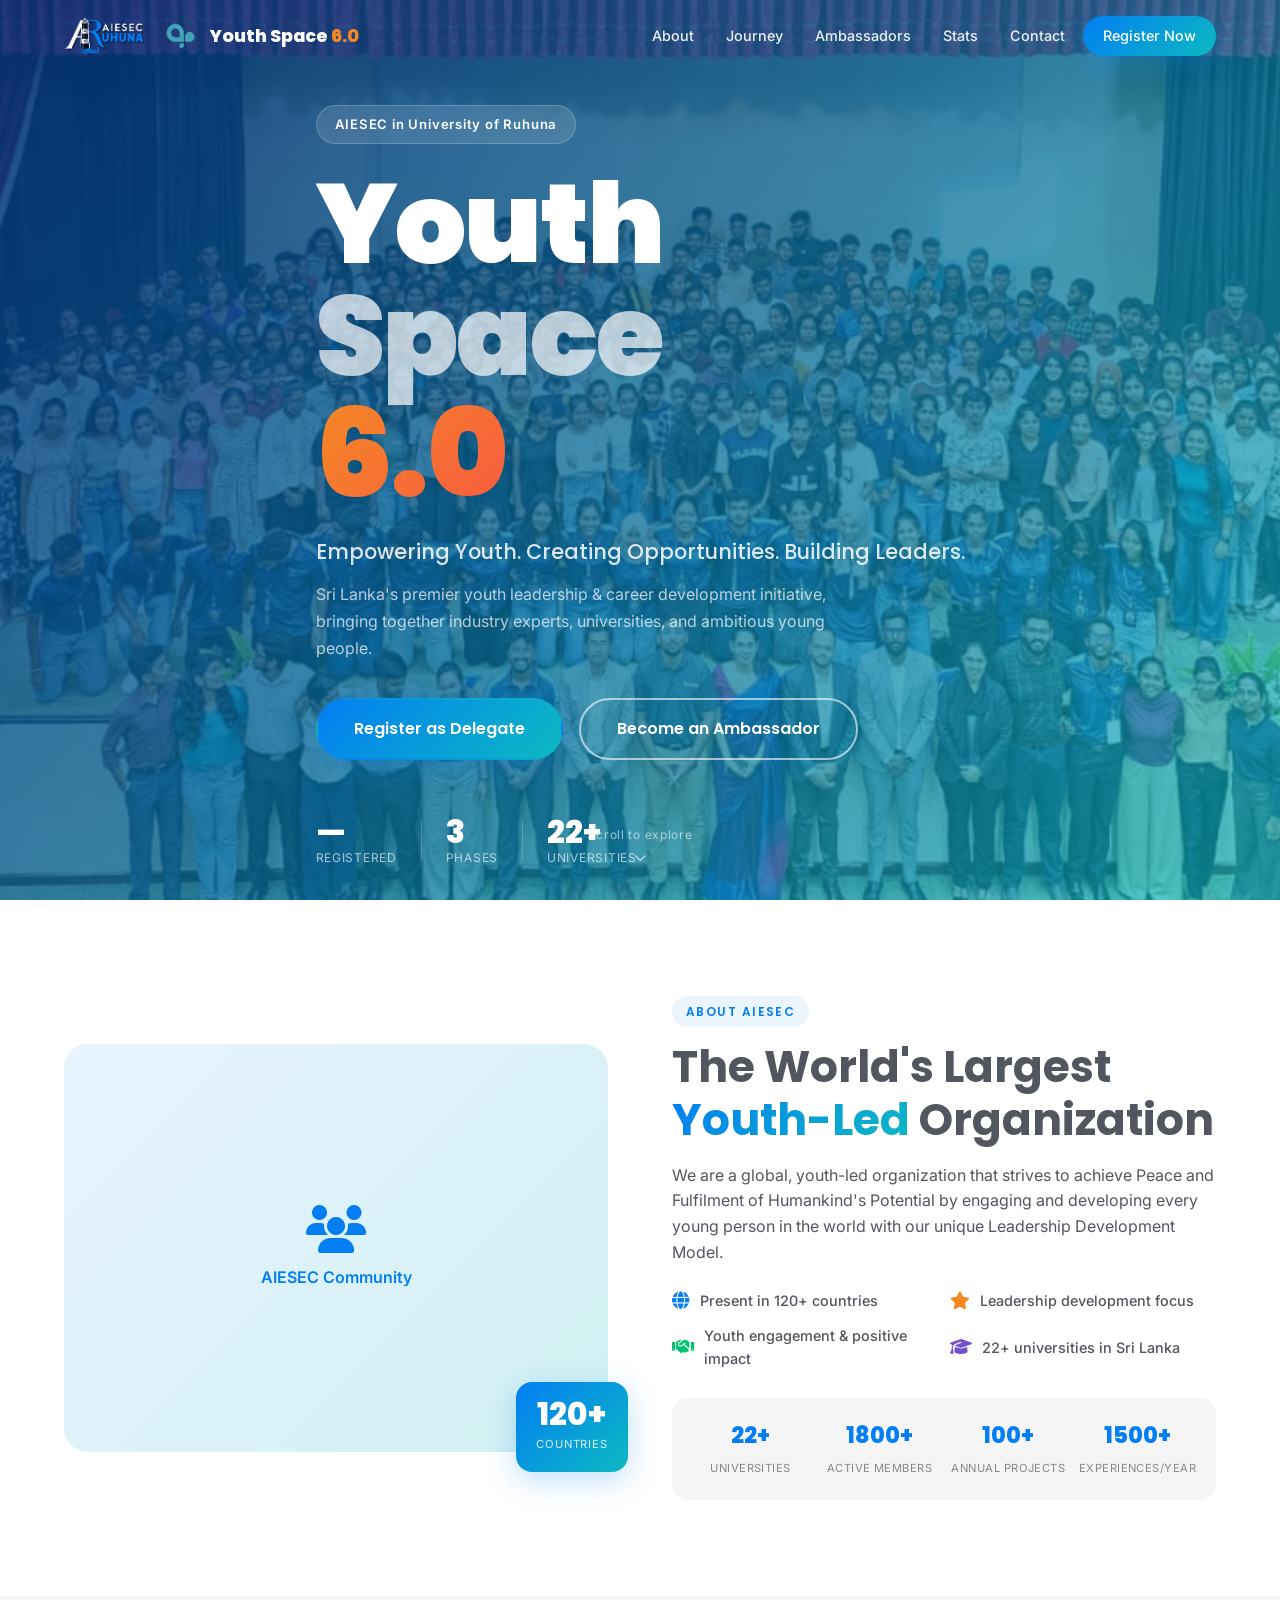
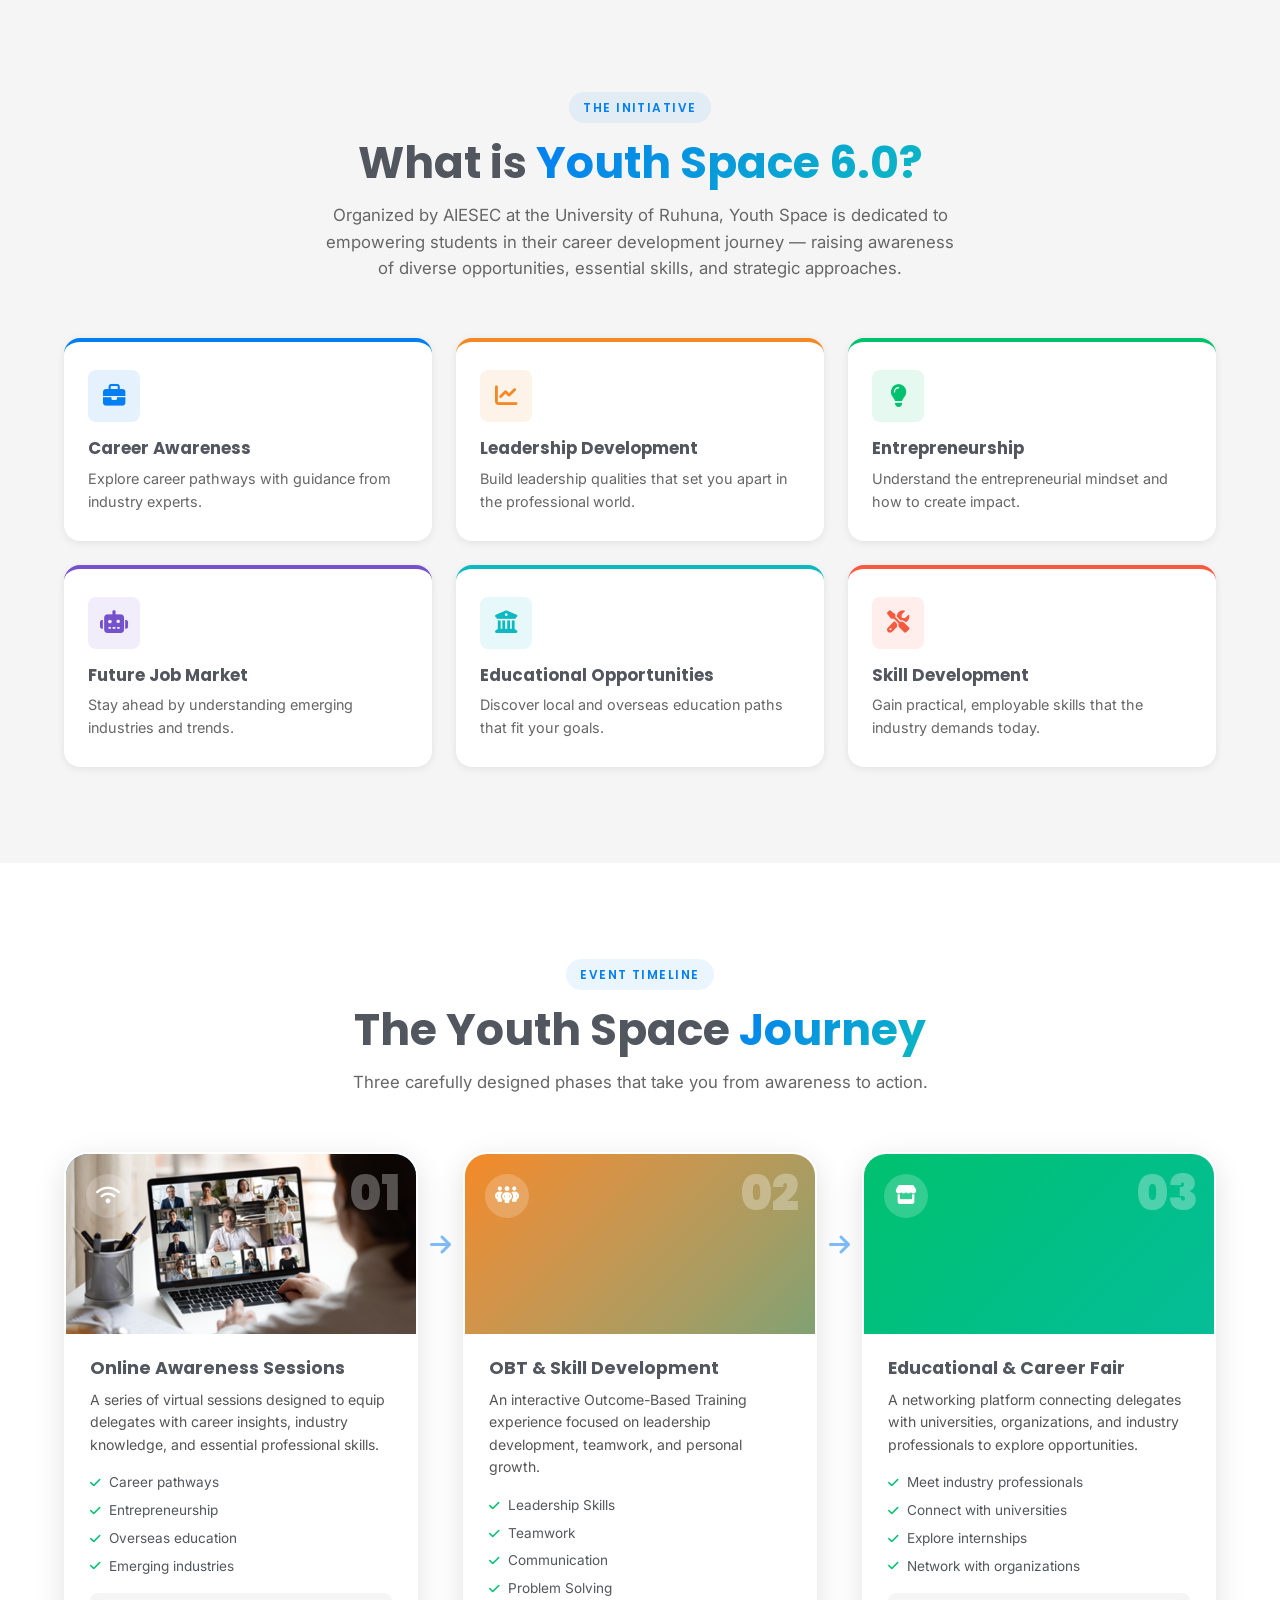
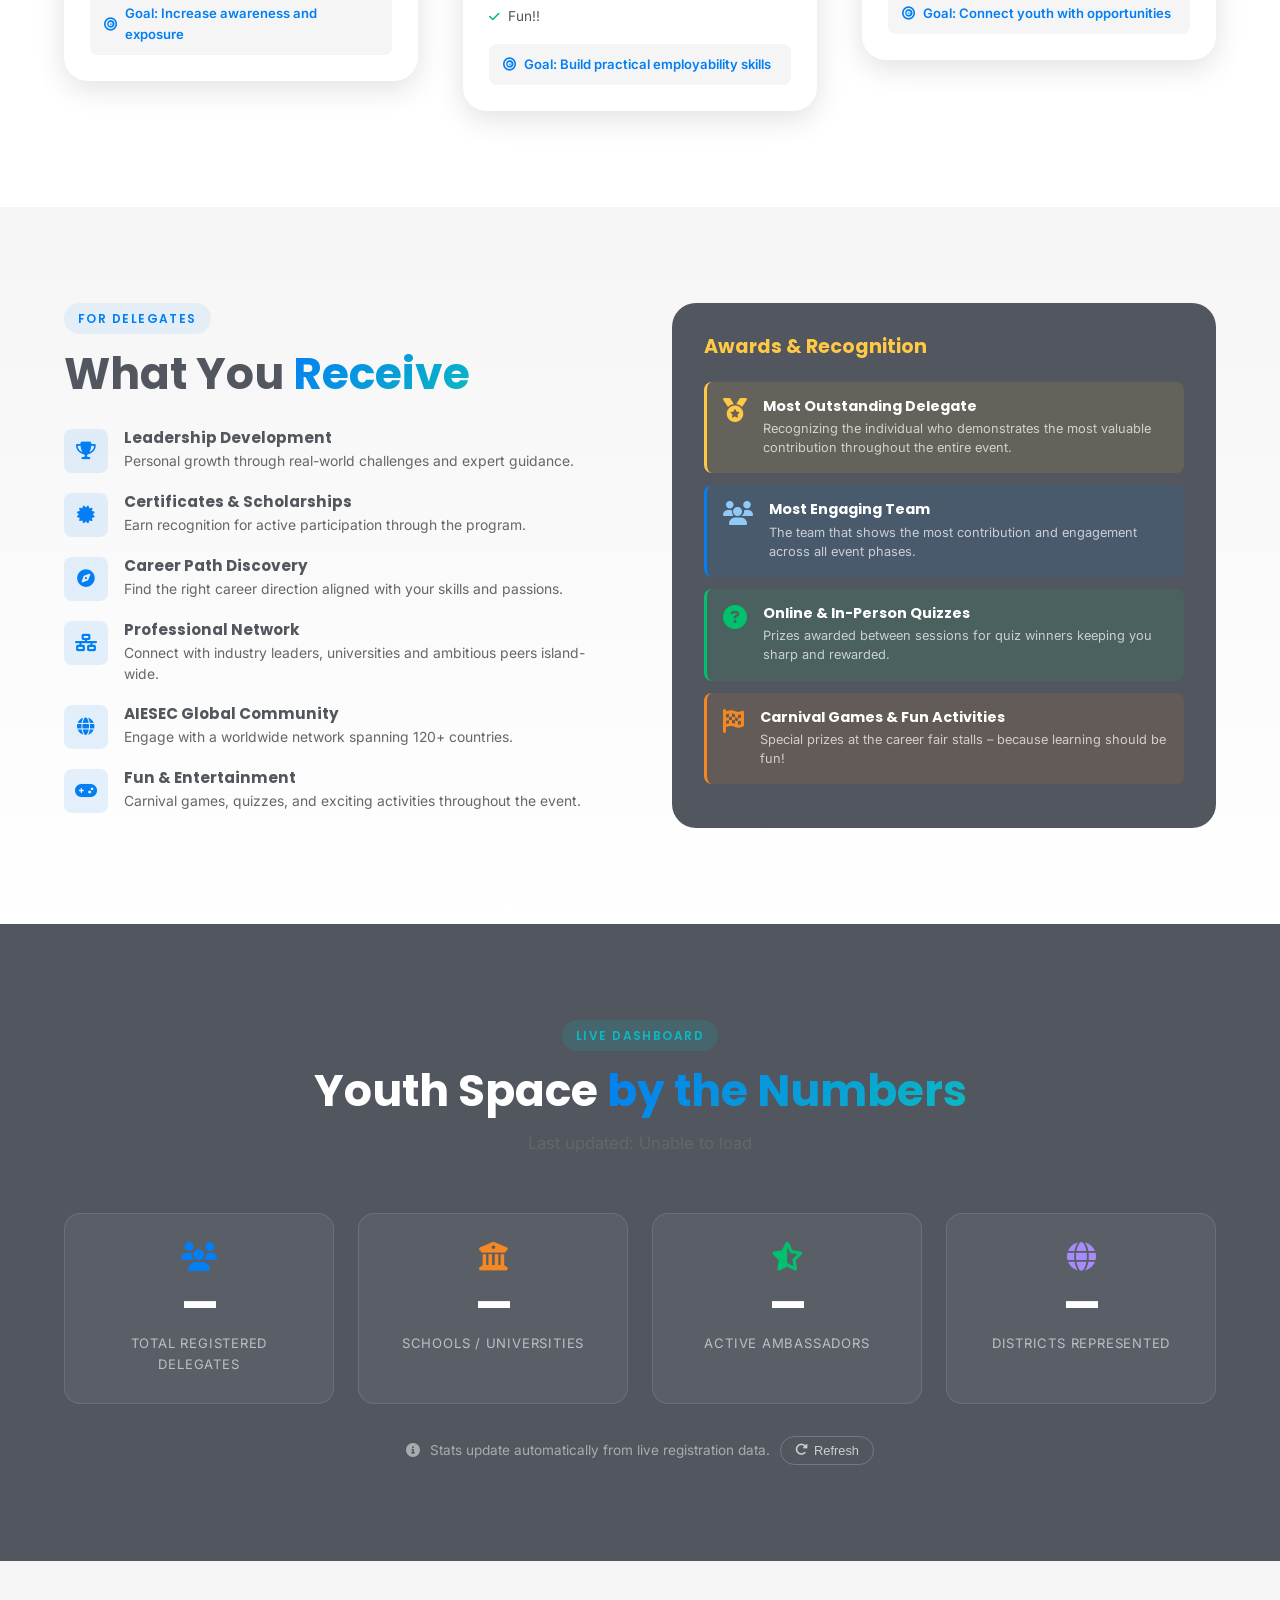
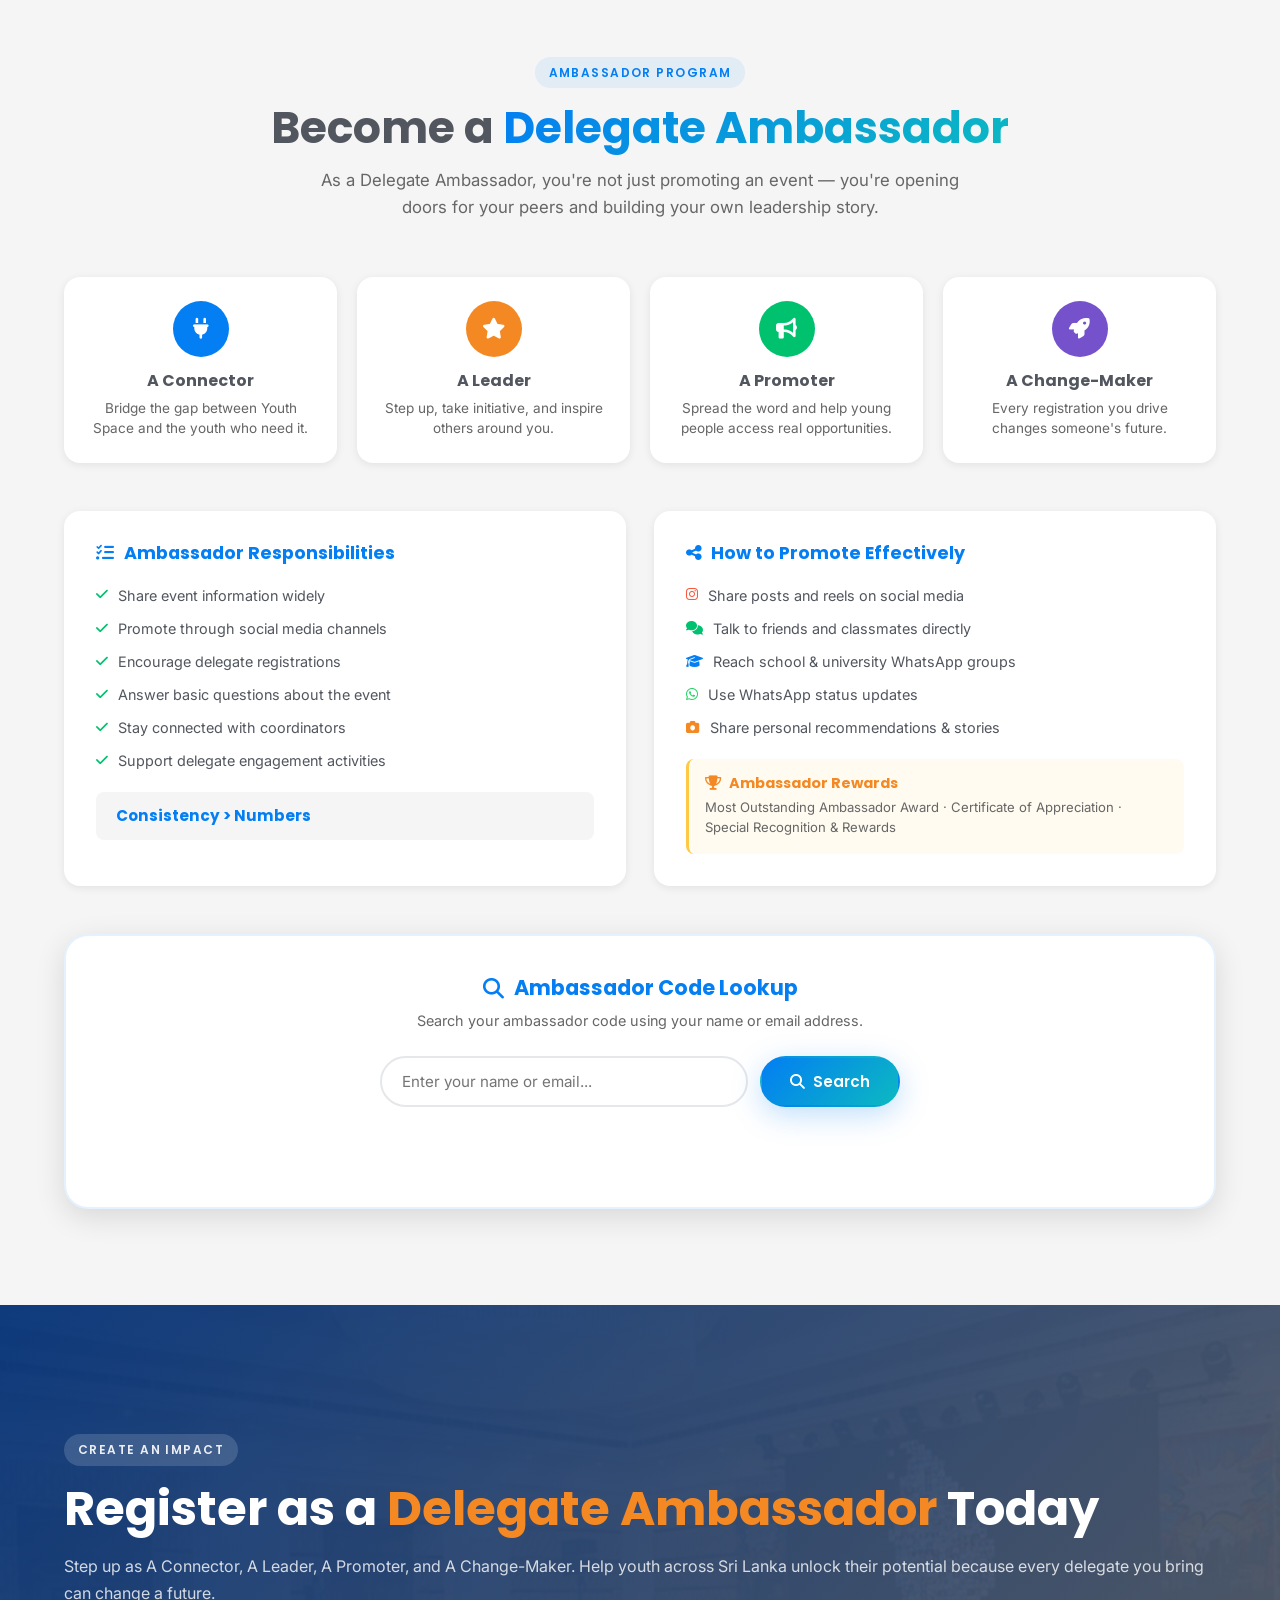
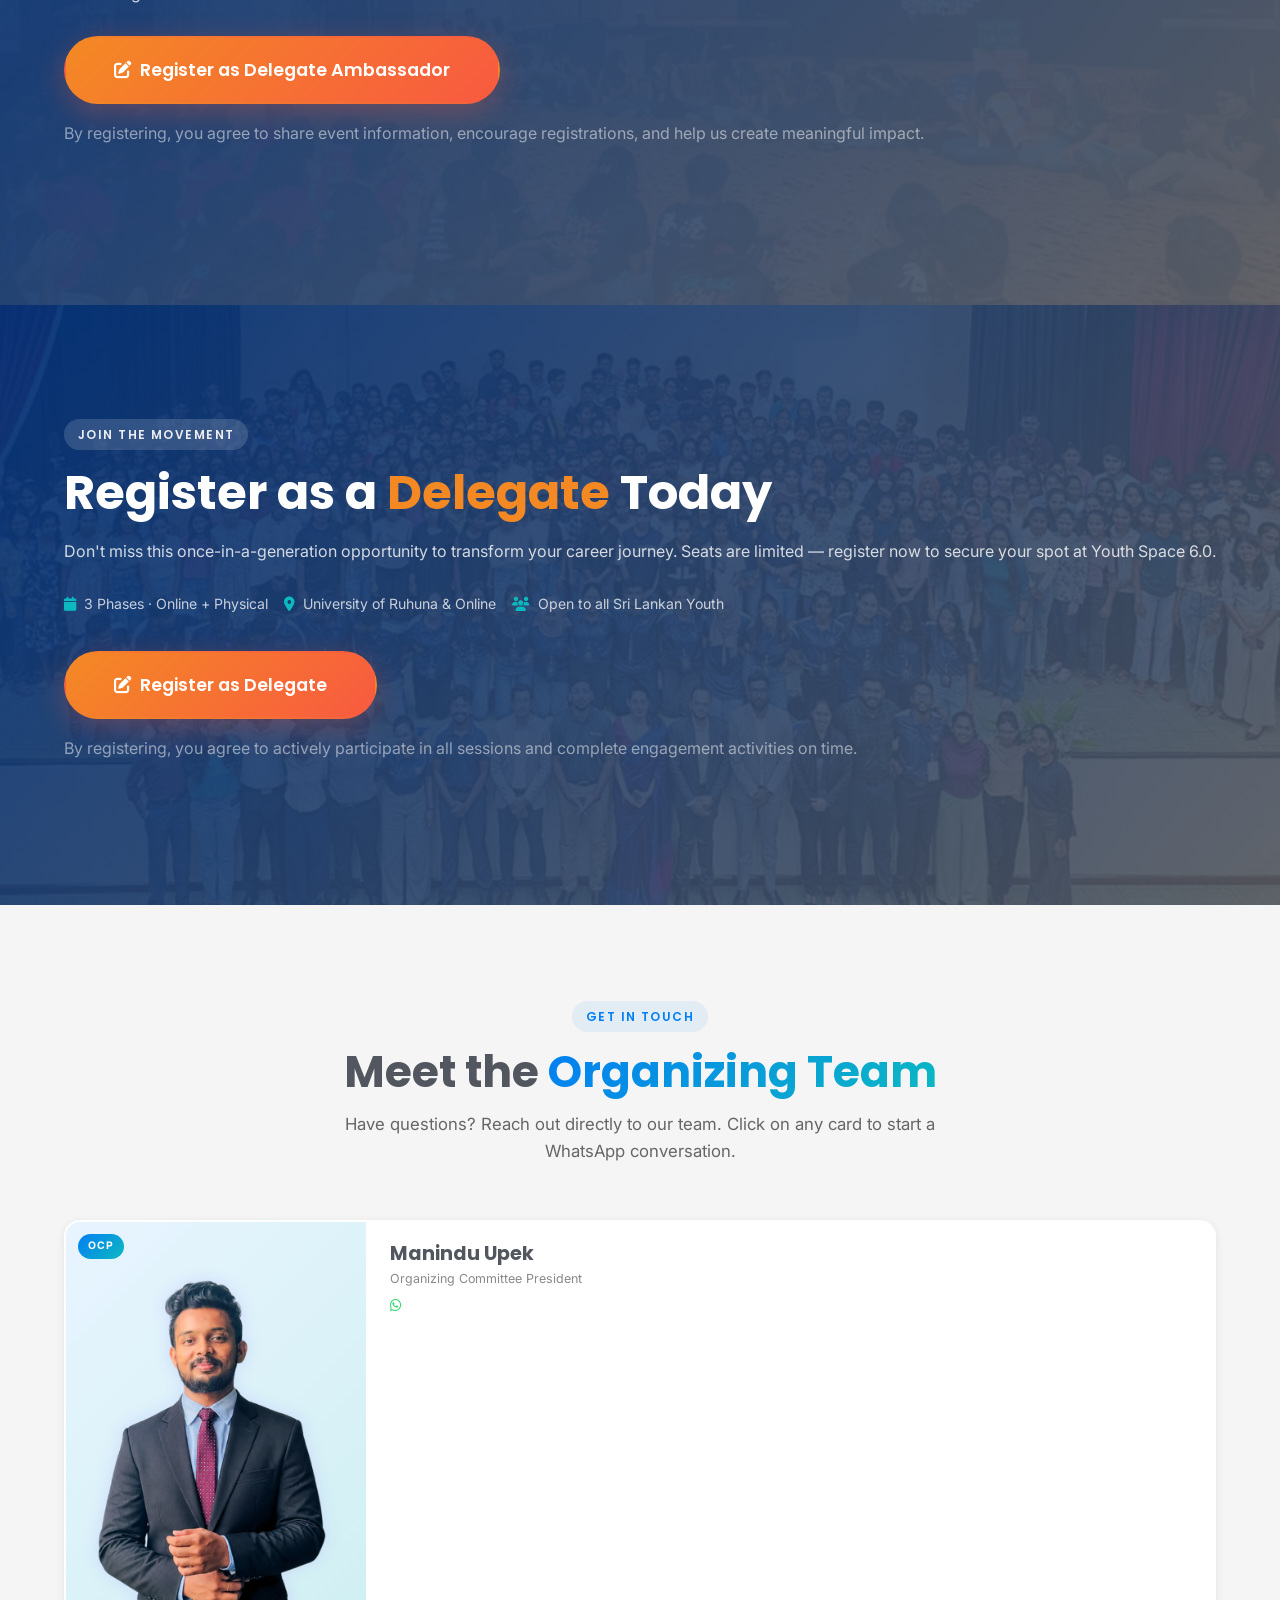
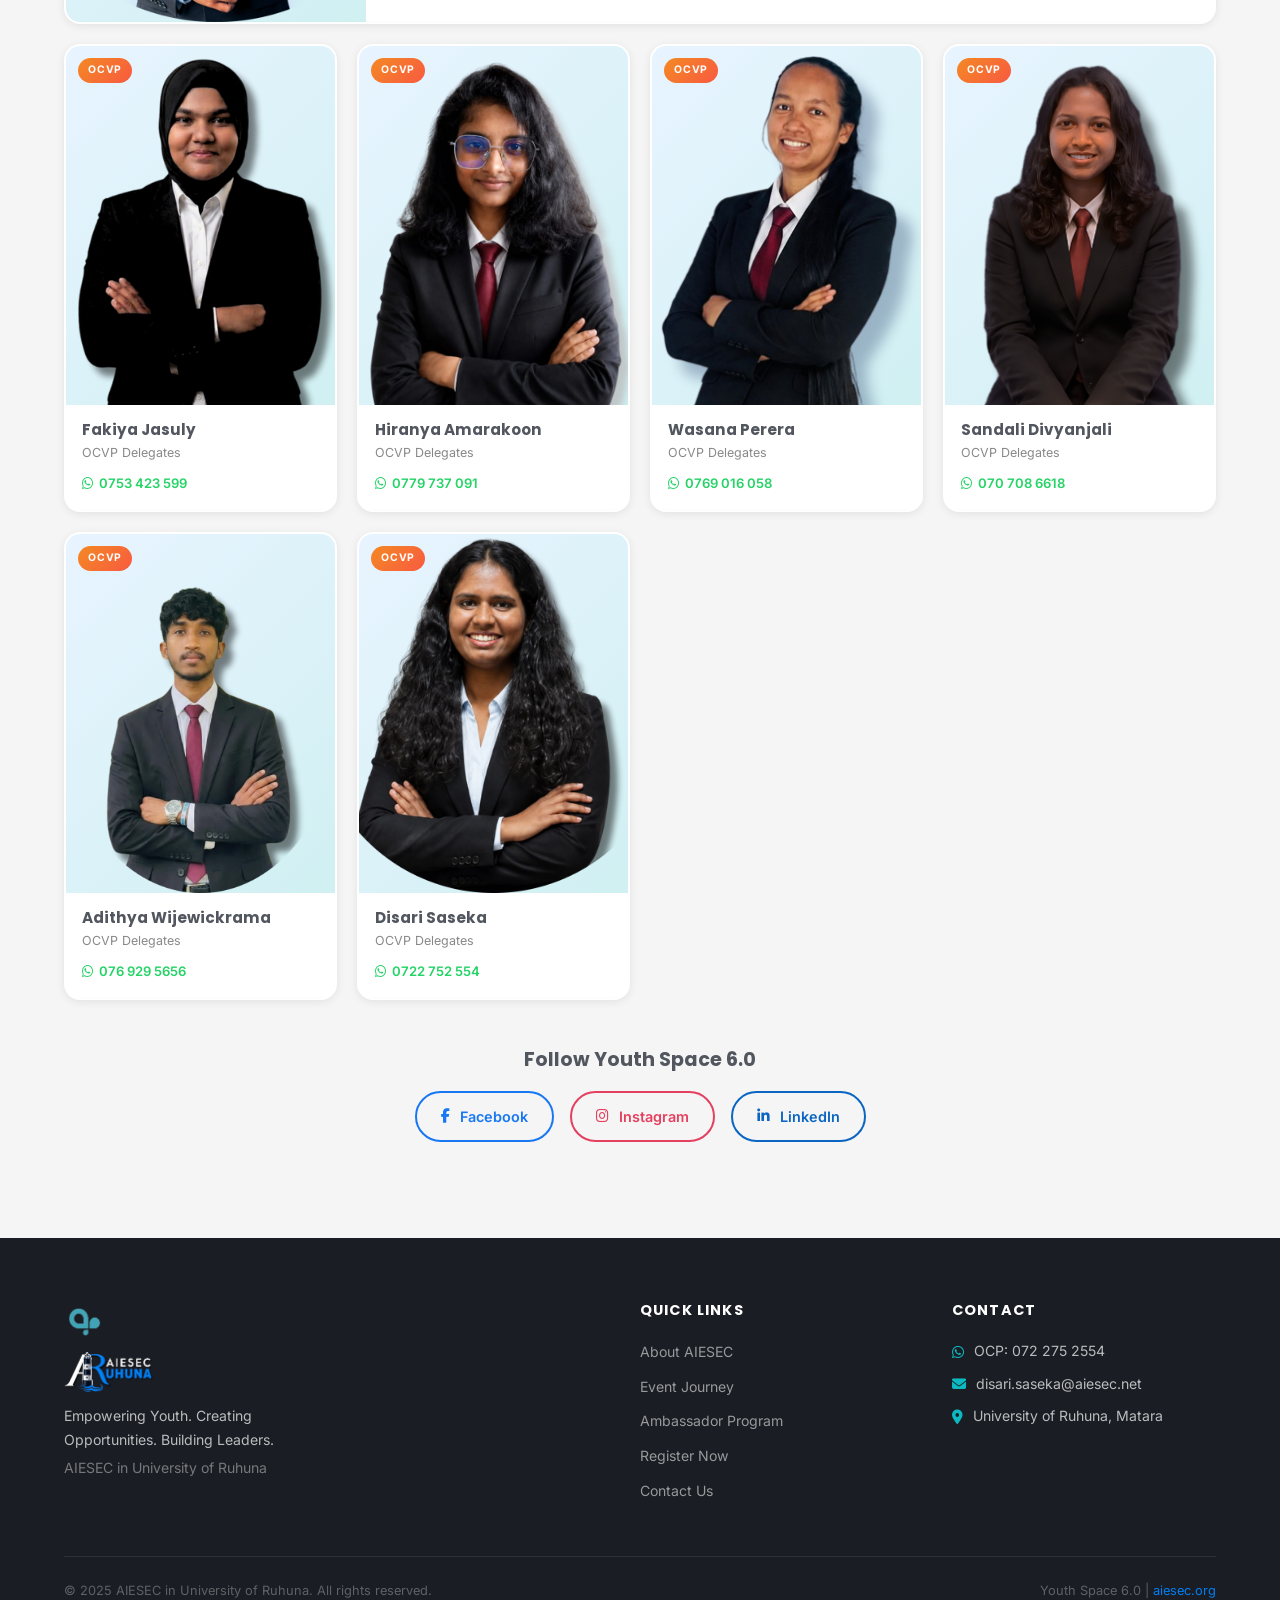
==== commit 7f05b653: "update" ====
--- a/index.html
+++ b/index.html
@@ -24,7 +24,7 @@
             <div class="nav-brand">
                 <img src="Assets/logo.png" alt="AIESEC in University of Ruhuna" class="nav-logo"
                     onerror="this.style.display='none'" />
-                <img src="Assets/ys-logo.png" alt="Youth Space 6.0" class="nav-ys-logo"
+                <img src="Assets/YS-LOGO.png" alt="Youth Space 6.0" class="nav-ys-logo"
                     onerror="this.style.display='none'" />
                 <span class="nav-title">Youth Space <span class="accent">6.0</span></span>
             </div>
@@ -527,7 +527,6 @@
                 </p>
             </div>
             <div class="team-grid">
-
                 <!-- OCP -->
                 <div class="team-card ocp-card"
                     onclick="openWhatsApp('94701775749', 'Hi Manindu, I have a question about Youth Space 6.0')">
@@ -579,7 +578,7 @@
                 </div>
 
                 <div class="team-card"
-                    onclick="openWhatsApp('94716182368', 'Hi Wasana, I have a question about Youth Space 6.0')">
+                    onclick="openWhatsApp('94769016058', 'Hi Wasana, I have a question about Youth Space 6.0')">
                     <div class="team-badge ocvp">OCVP</div>
                     <!-- contact-wasana.jpg: Professional photo of Wasana Chathuperera -->
                     <div class="team-photo-wrap">
@@ -588,9 +587,9 @@
                         <div class="team-photo-fallback"><i class="fa-solid fa-user"></i></div>
                     </div>
                     <div class="team-info">
-                        <h4>Wasana Chathuperera</h4>
+                        <h4>Wasana Perera</h4>
                         <span class="team-role">OCVP Delegates</span>
-                        <div class="team-contact"><i class="fa-brands fa-whatsapp"></i> 0716 182 368</div>
+                        <div class="team-contact"><i class="fa-brands fa-whatsapp"></i> 0769 016 058</div>
                     </div>
                 </div>
 
--- a/css/styles.css
+++ b/css/styles.css
@@ -1145,7 +1145,7 @@
 }
 .team-badge.ocvp { background: linear-gradient(135deg, var(--orange), var(--red)); }
 
-.team-photo-wrap {
+/* .team-photo-wrap {
   height: 180px;
   position: relative;
   overflow: hidden;
@@ -1156,6 +1156,21 @@
   height: 100%;
   object-fit: cover;
   object-position: top;
+  transition: transform var(--transition);
+} */
+.team-photo-wrap {
+  aspect-ratio: 3 / 4;       /* portrait ratio — adjust to match your actual photos */
+  height: auto;              /* remove the old fixed 180px */
+  position: relative;
+  overflow: hidden;
+  background: linear-gradient(135deg, #e8f4ff, #d0f0f2);
+}
+
+.team-photo {
+  width: 100%;
+  height: 100%;
+  object-fit: cover;
+  object-position: top center;  /* keeps faces aligned to top if any cropping remains */
   transition: transform var(--transition);
 }
 .team-card:hover .team-photo { transform: scale(1.05); }
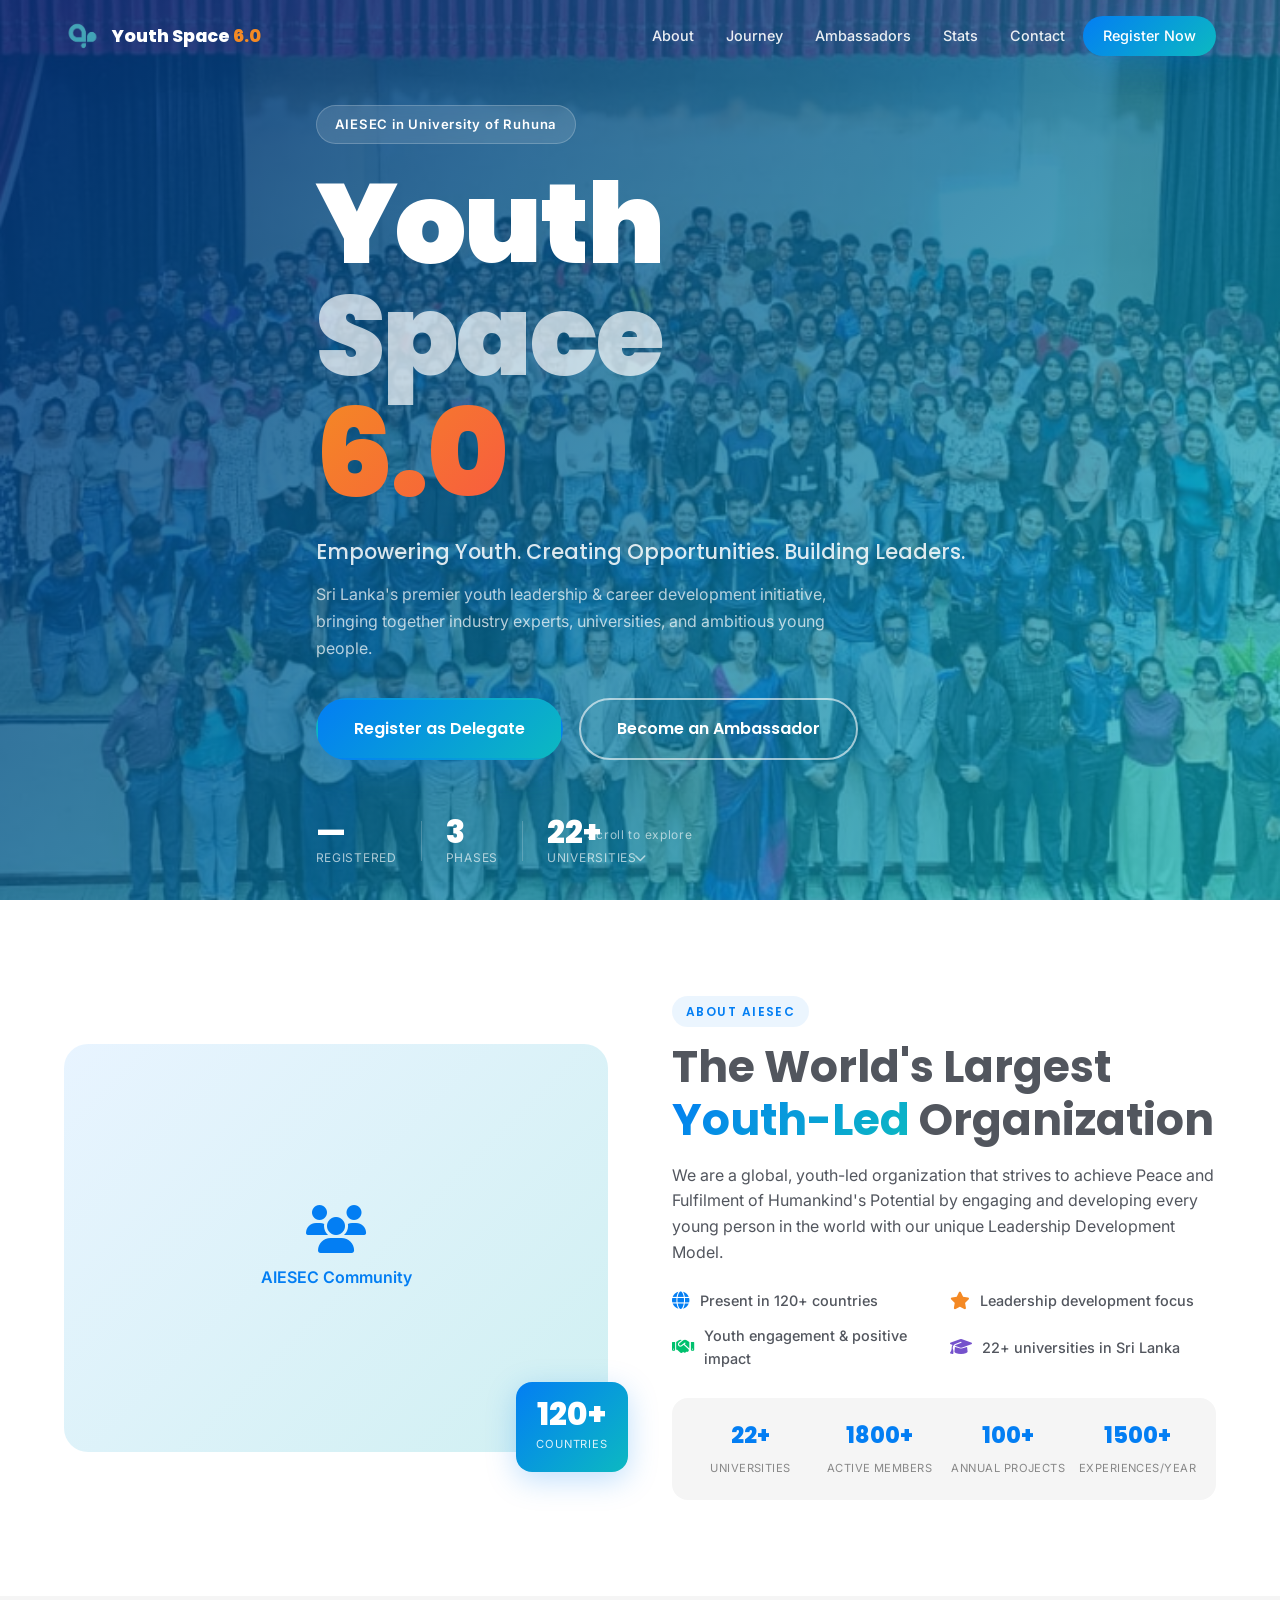
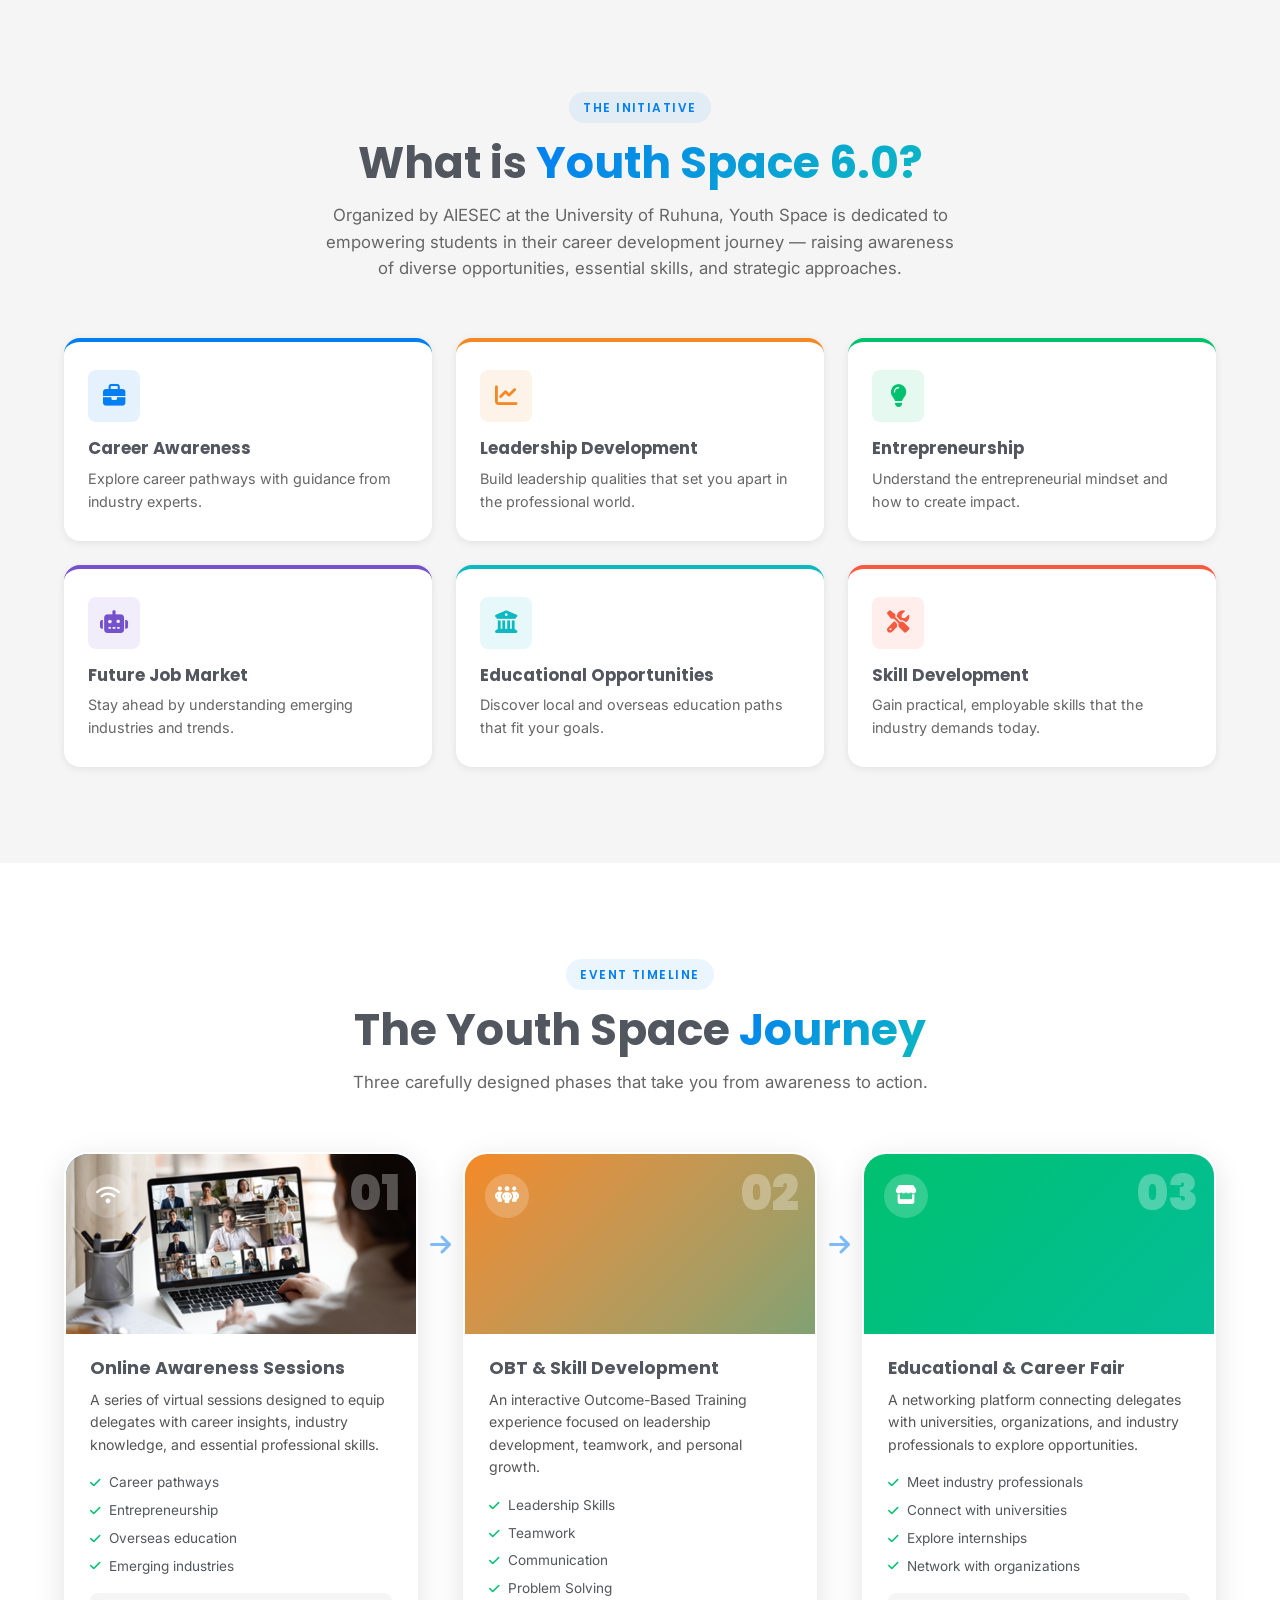
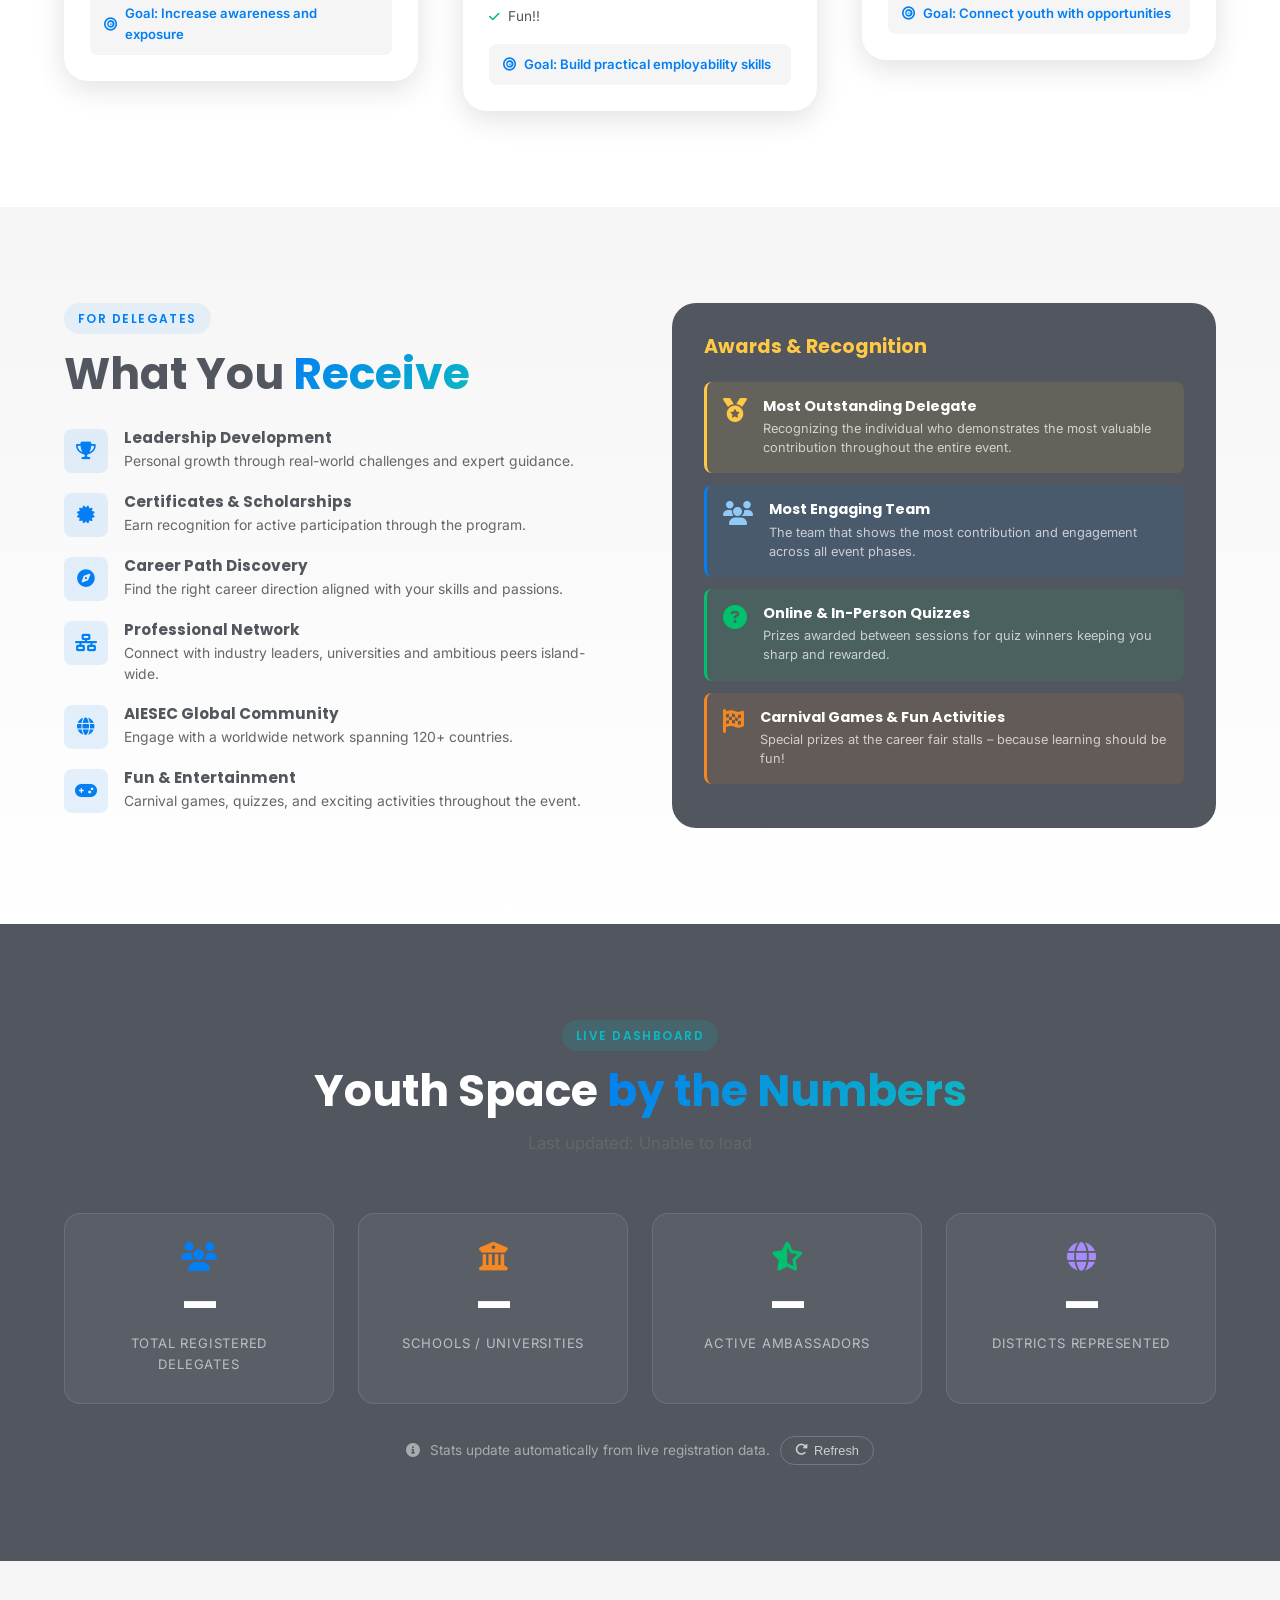
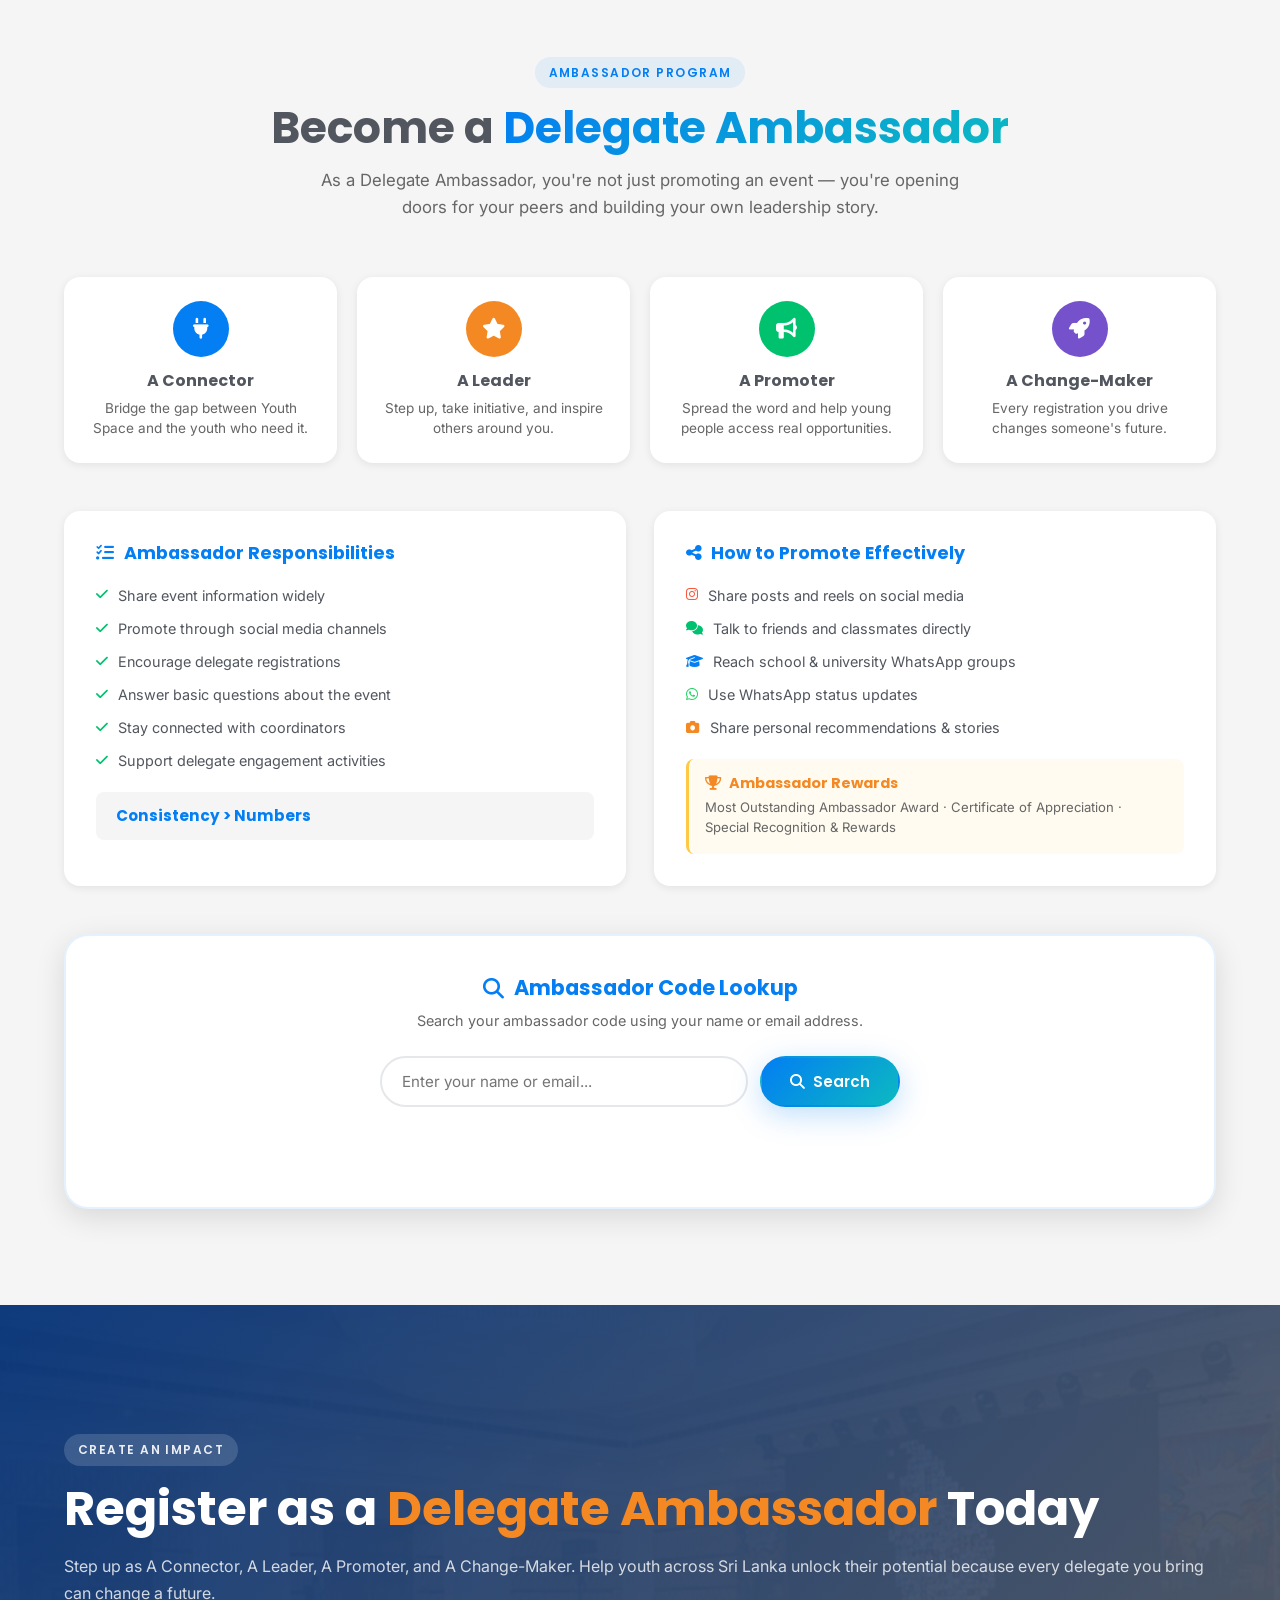
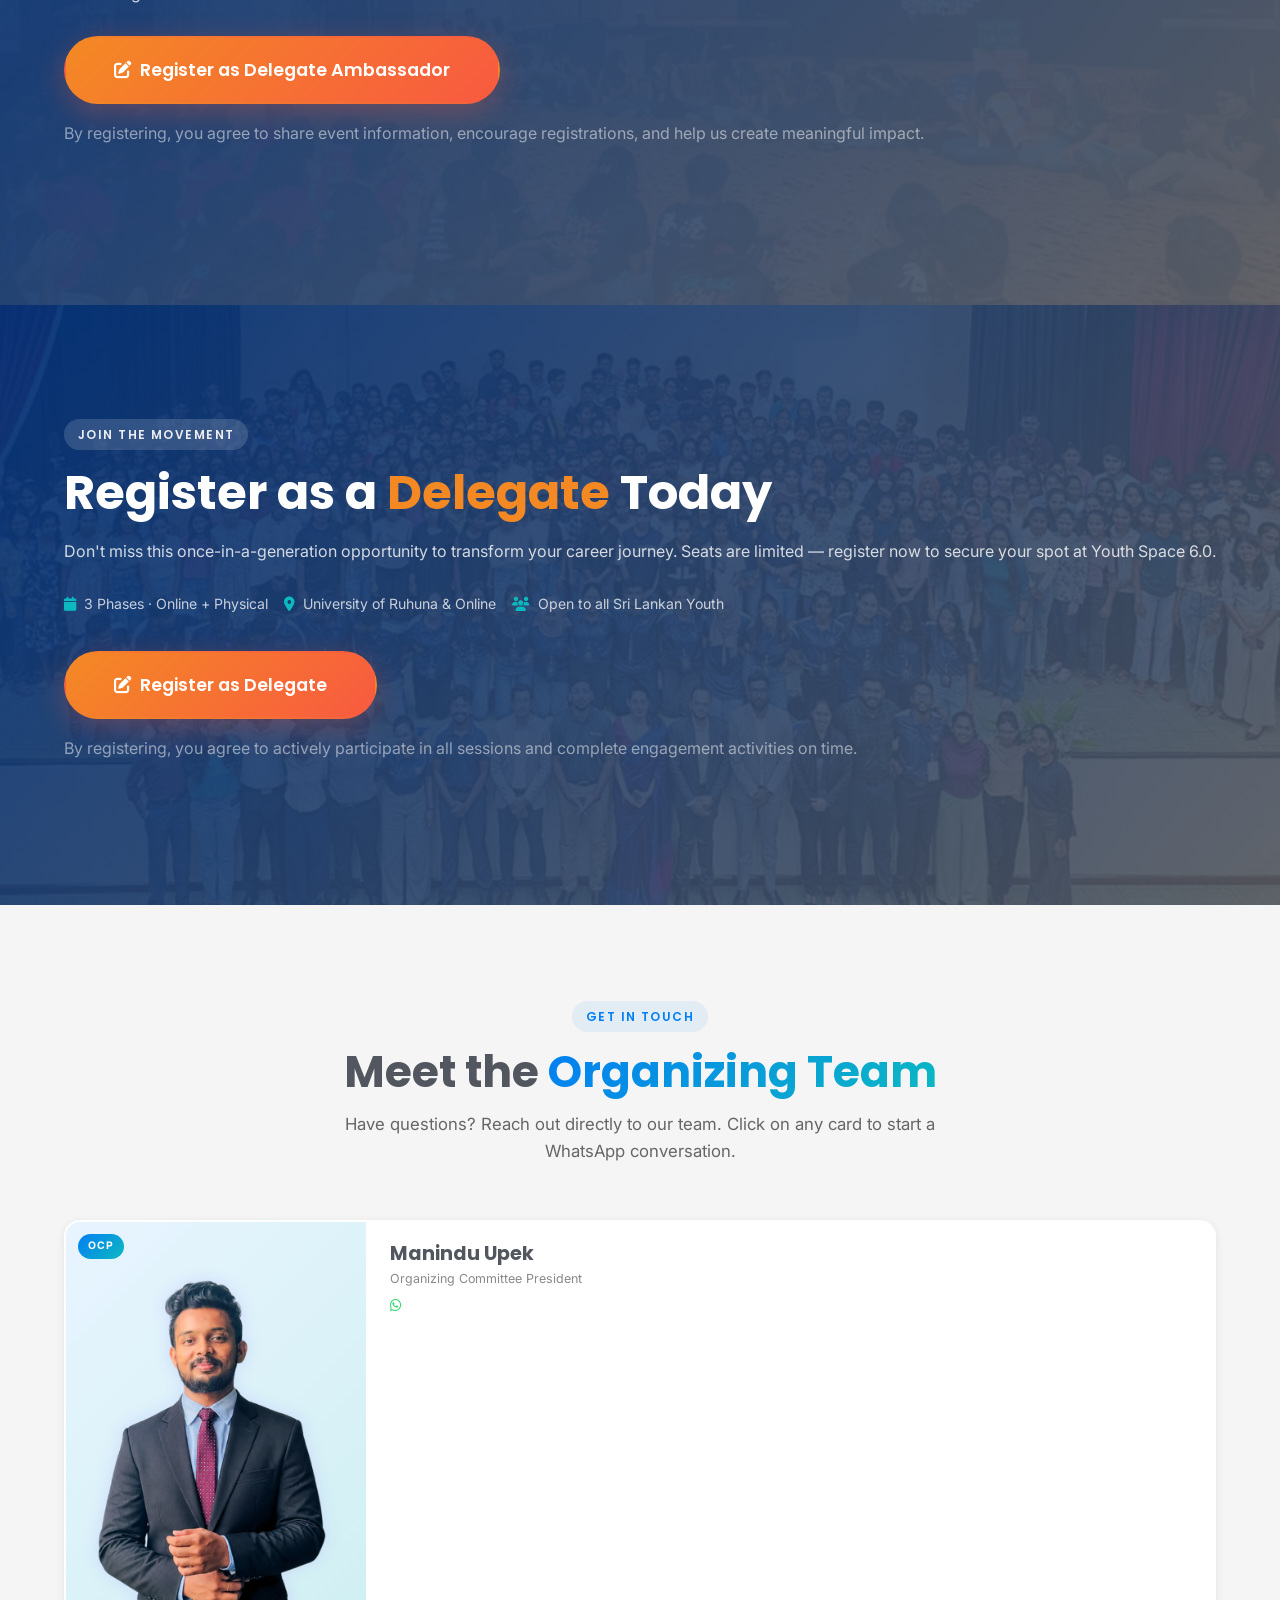
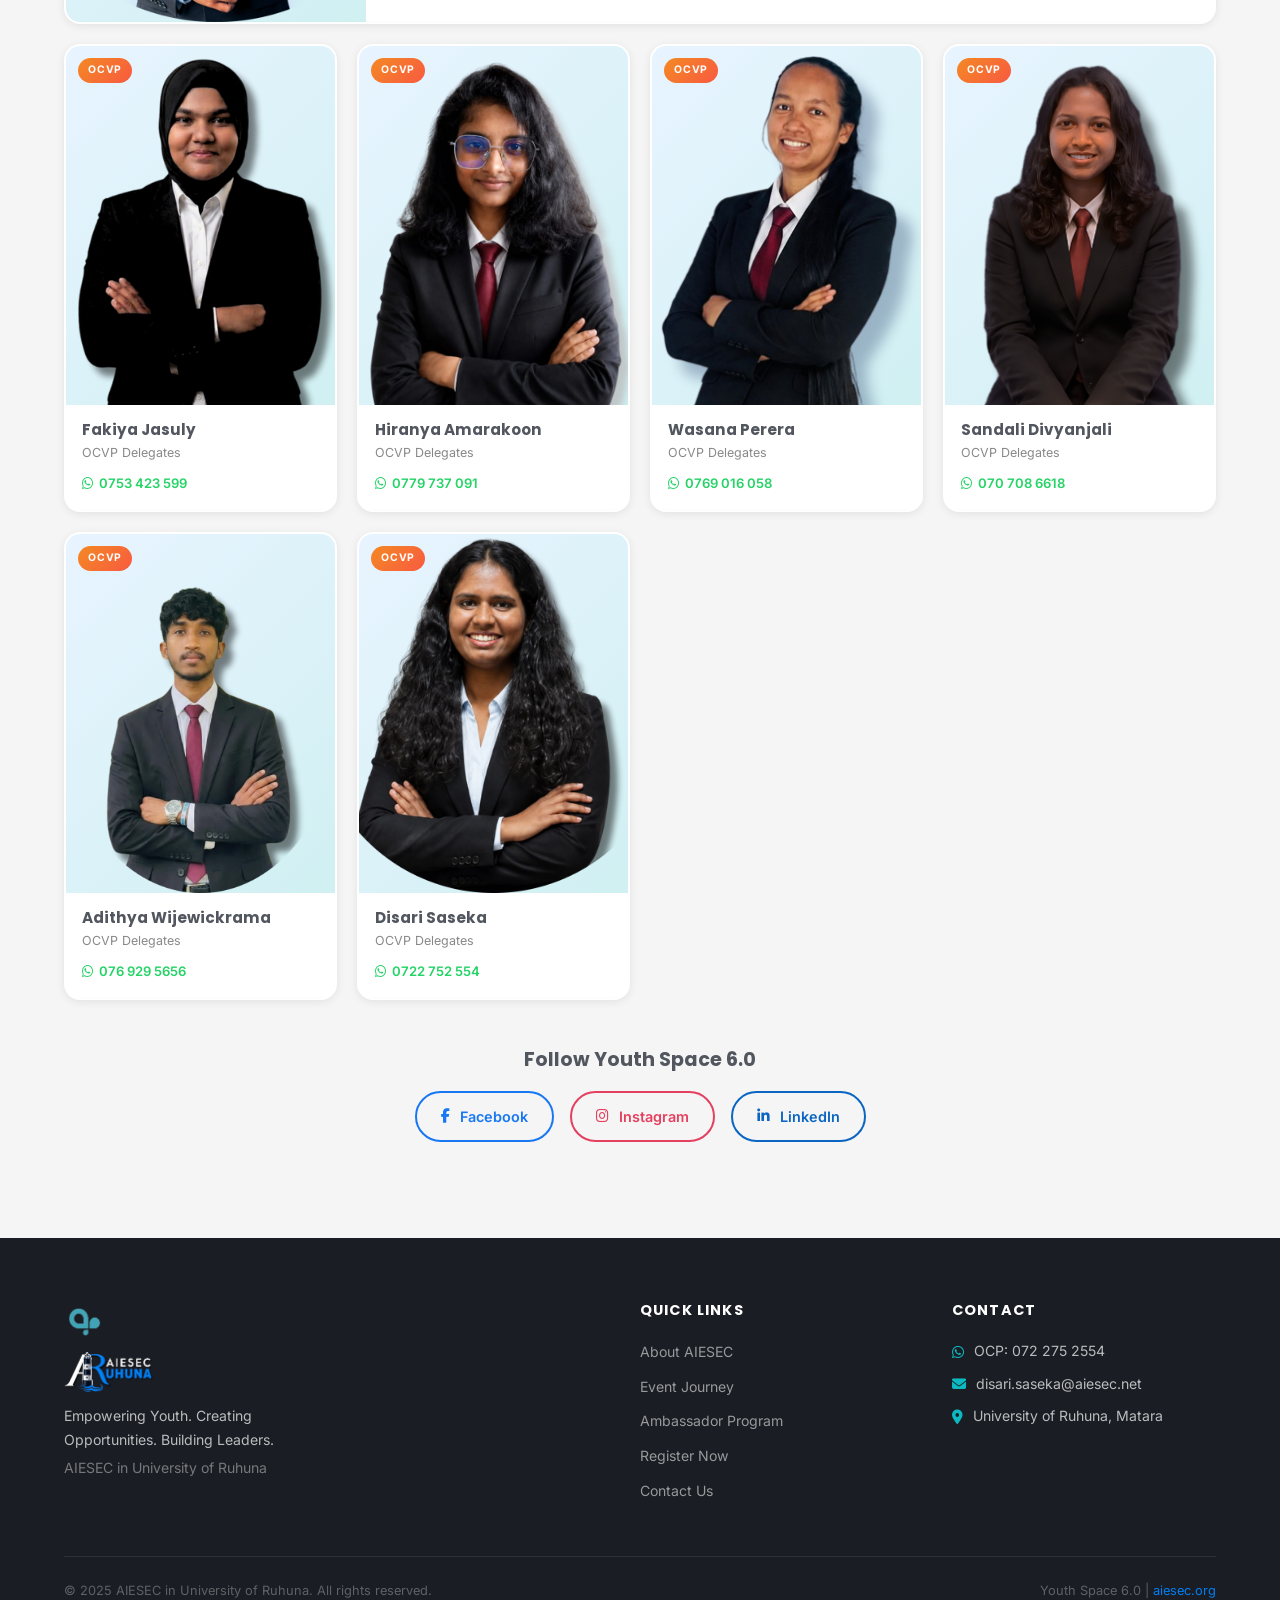
==== commit b1920565: "Update index.html" ====
--- a/index.html
+++ b/index.html
@@ -7,7 +7,8 @@
     <title>Youth Space 6.0 | AIESEC in University of Ruhuna</title>
     <meta name="description"
         content="Youth Space 6.0 – Empowering Sri Lankan youth with career insights, leadership skills, and real-world connections." />
-    <link rel="stylesheet" href="css/styles.css" />
+    <link rel="icon" type="image/png" href="Assets/YS-LOGO.png">
+        <link rel="stylesheet" href="css/styles.css" />
     <link rel="preconnect" href="https://fonts.googleapis.com" />
     <link rel="preconnect" href="https://fonts.gstatic.com" crossorigin />
     <link
@@ -22,8 +23,8 @@
     <nav class="navbar" id="navbar">
         <div class="nav-container">
             <div class="nav-brand">
-                <img src="Assets/logo.png" alt="AIESEC in University of Ruhuna" class="nav-logo"
-                    onerror="this.style.display='none'" />
+                <!-- <img src="Assets/logo.png" alt="AIESEC in University of Ruhuna" class="nav-logo"
+                    onerror="this.style.display='none'" /> -->
                 <img src="Assets/YS-LOGO.png" alt="Youth Space 6.0" class="nav-ys-logo"
                     onerror="this.style.display='none'" />
                 <span class="nav-title">Youth Space <span class="accent">6.0</span></span>
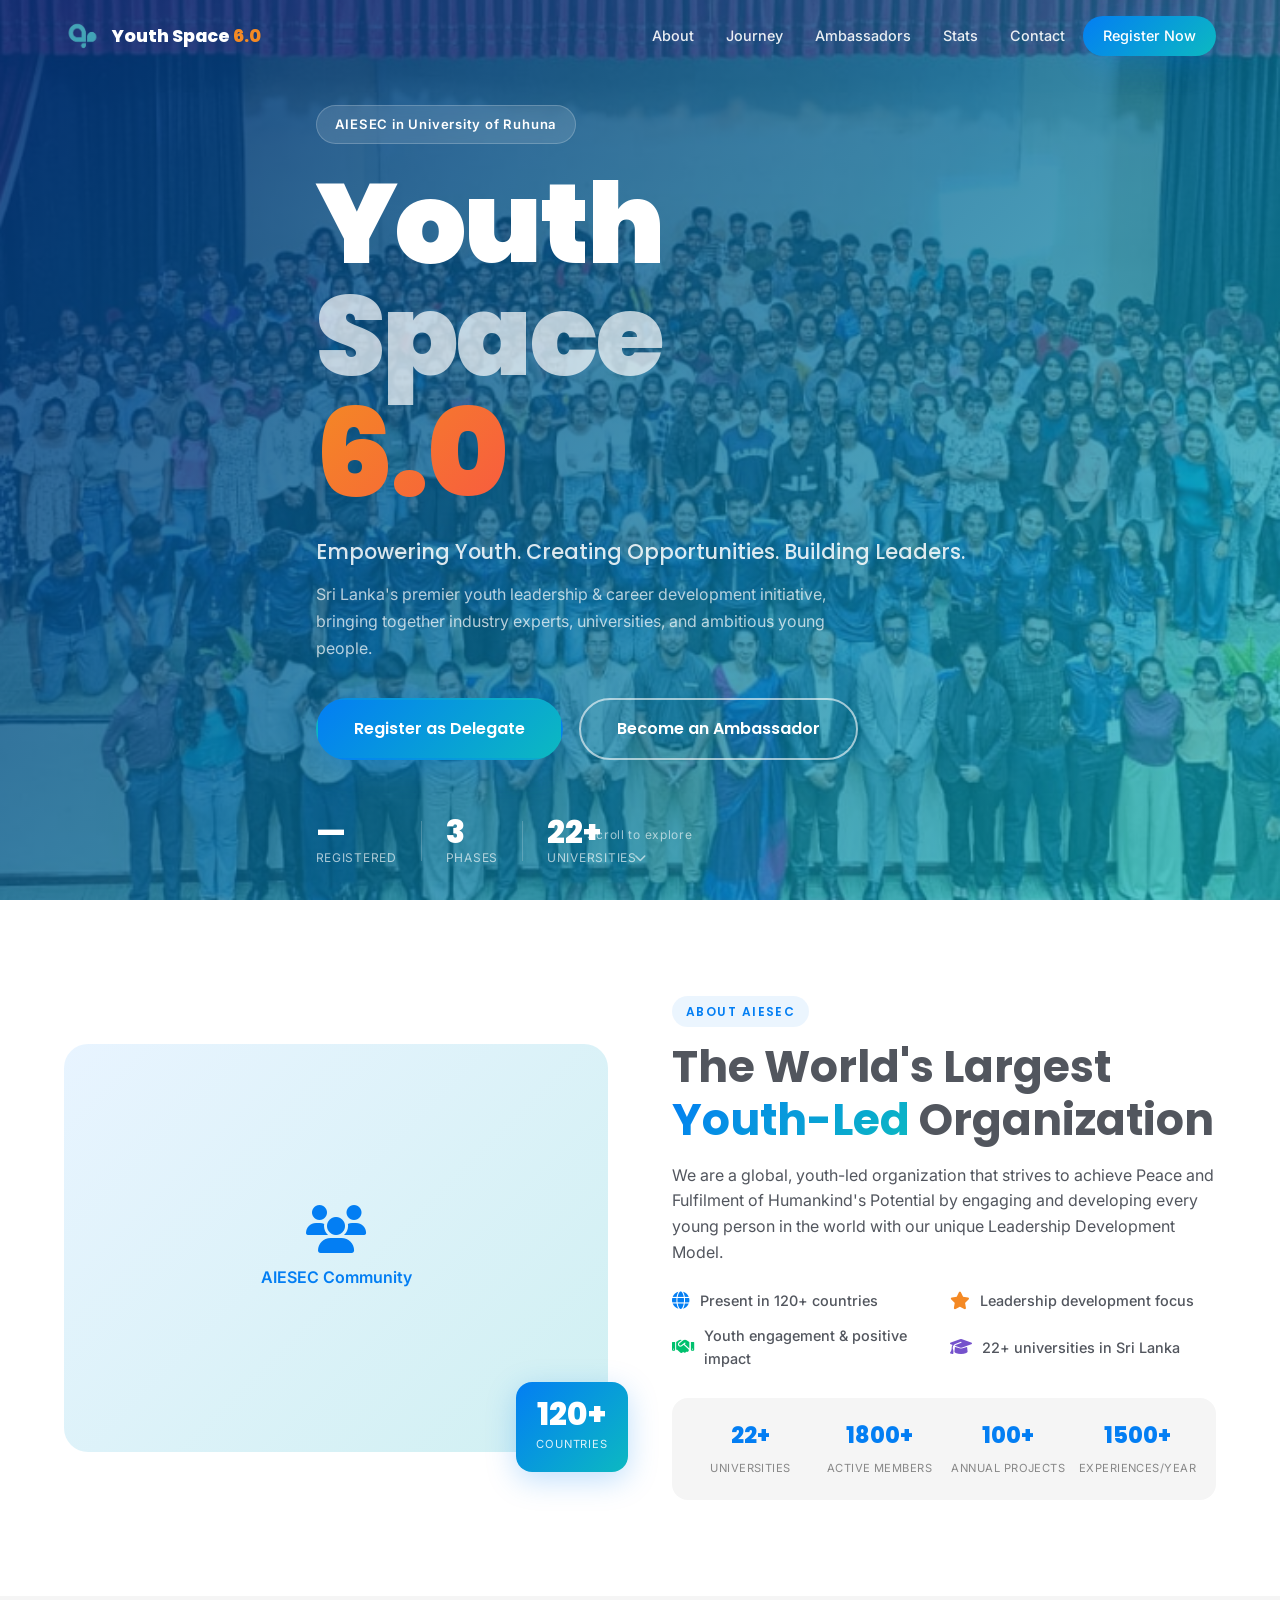
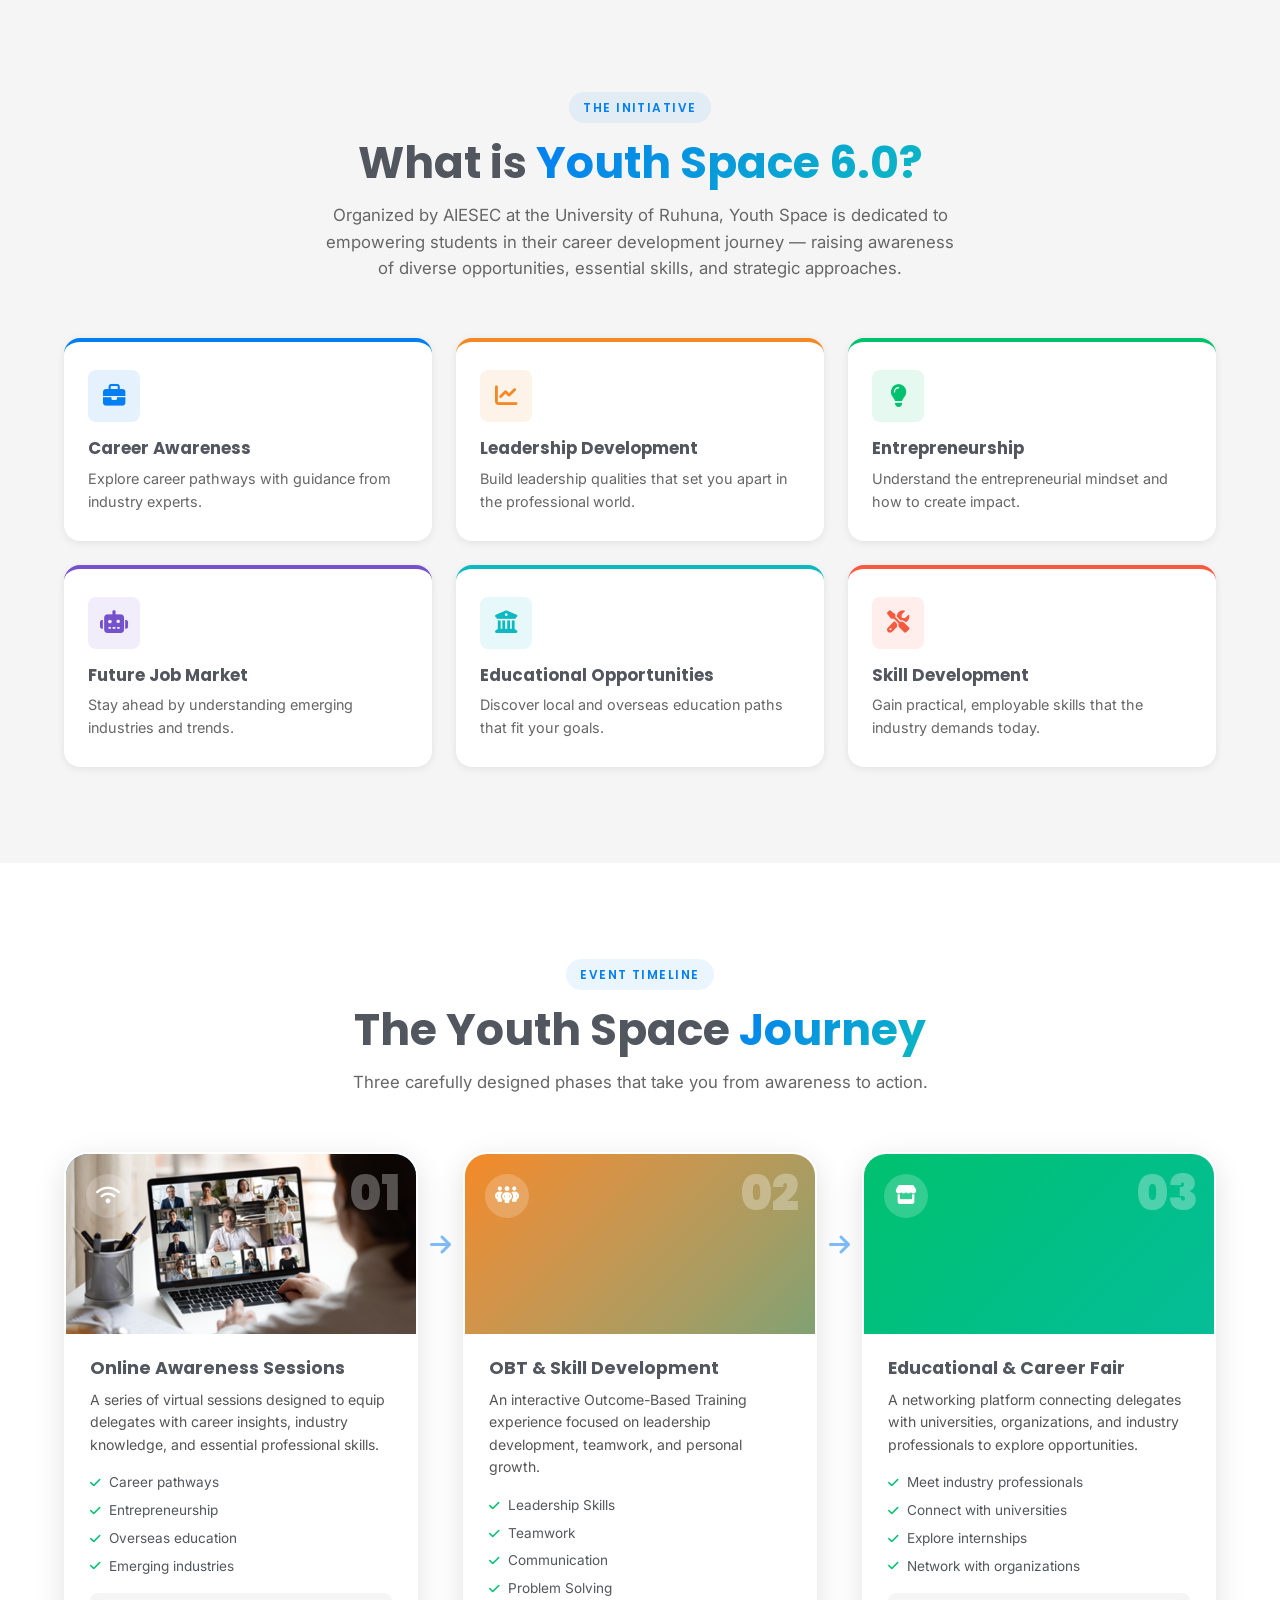
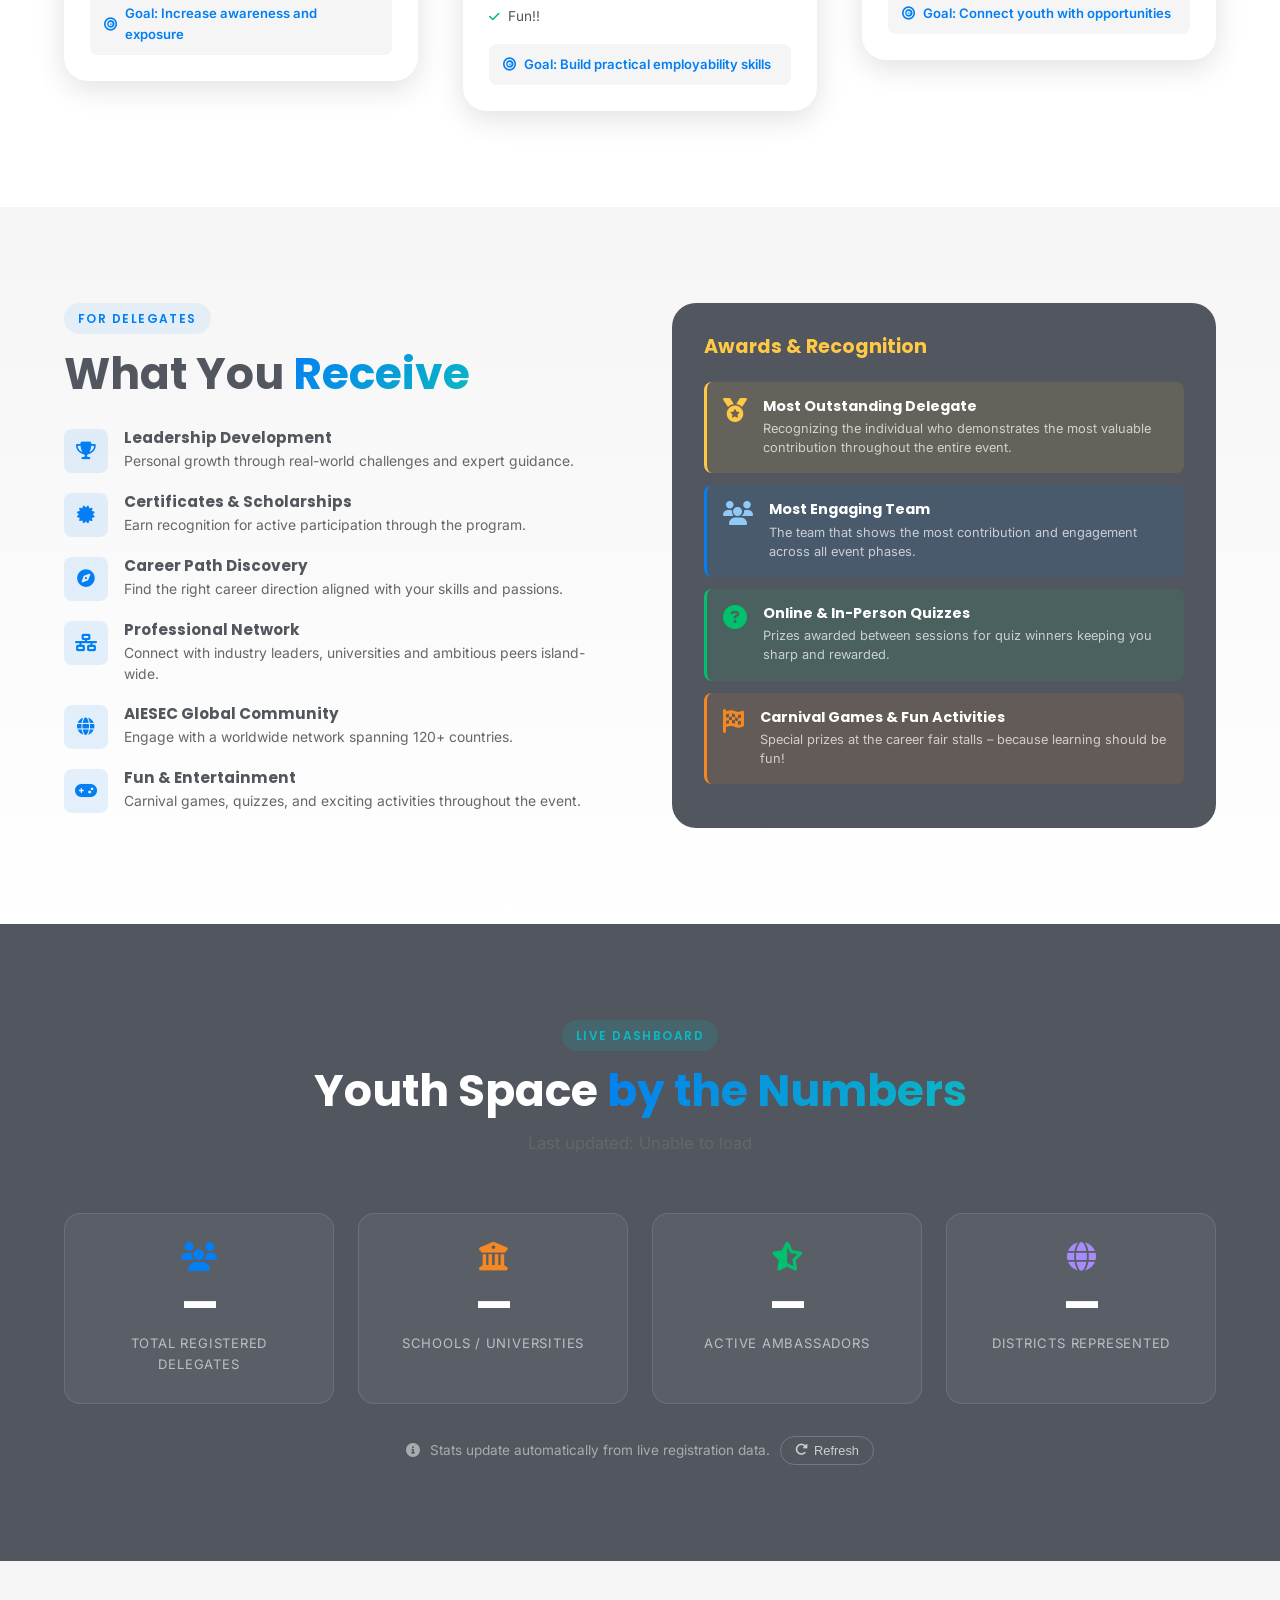
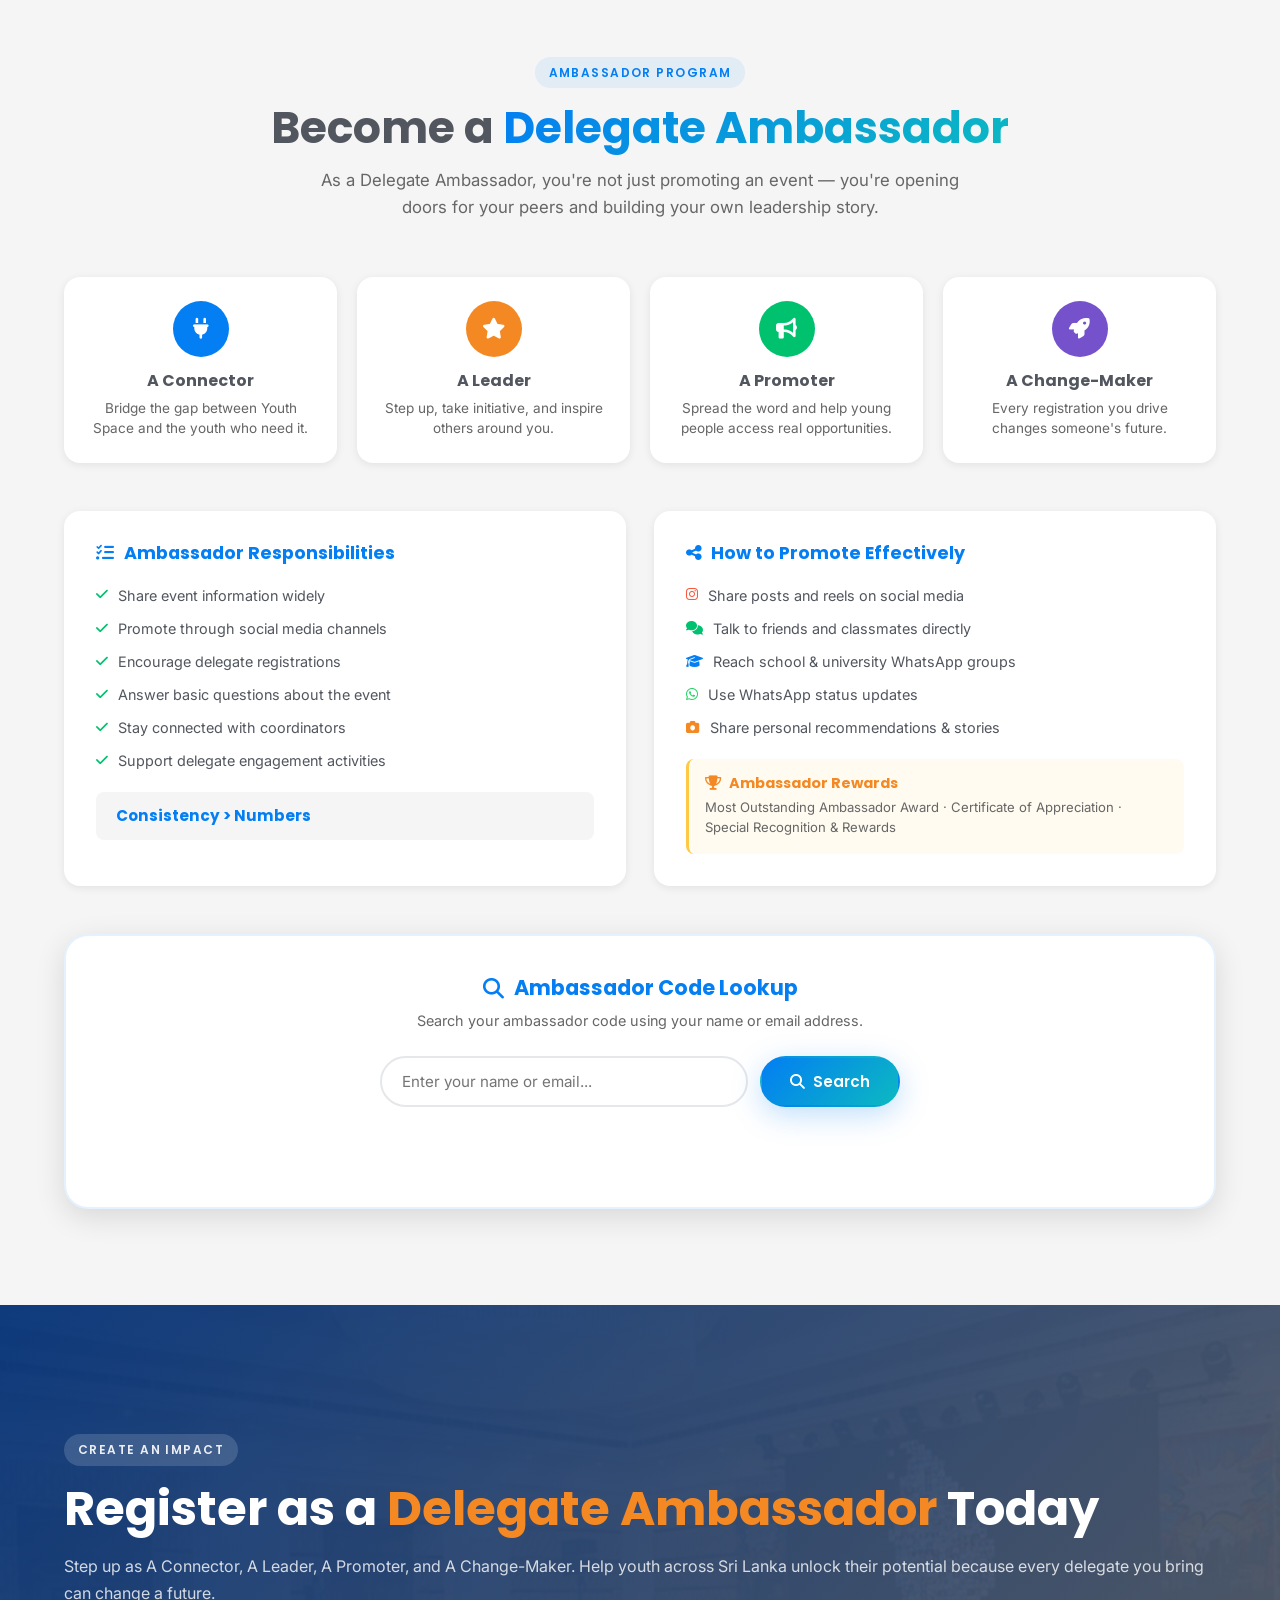
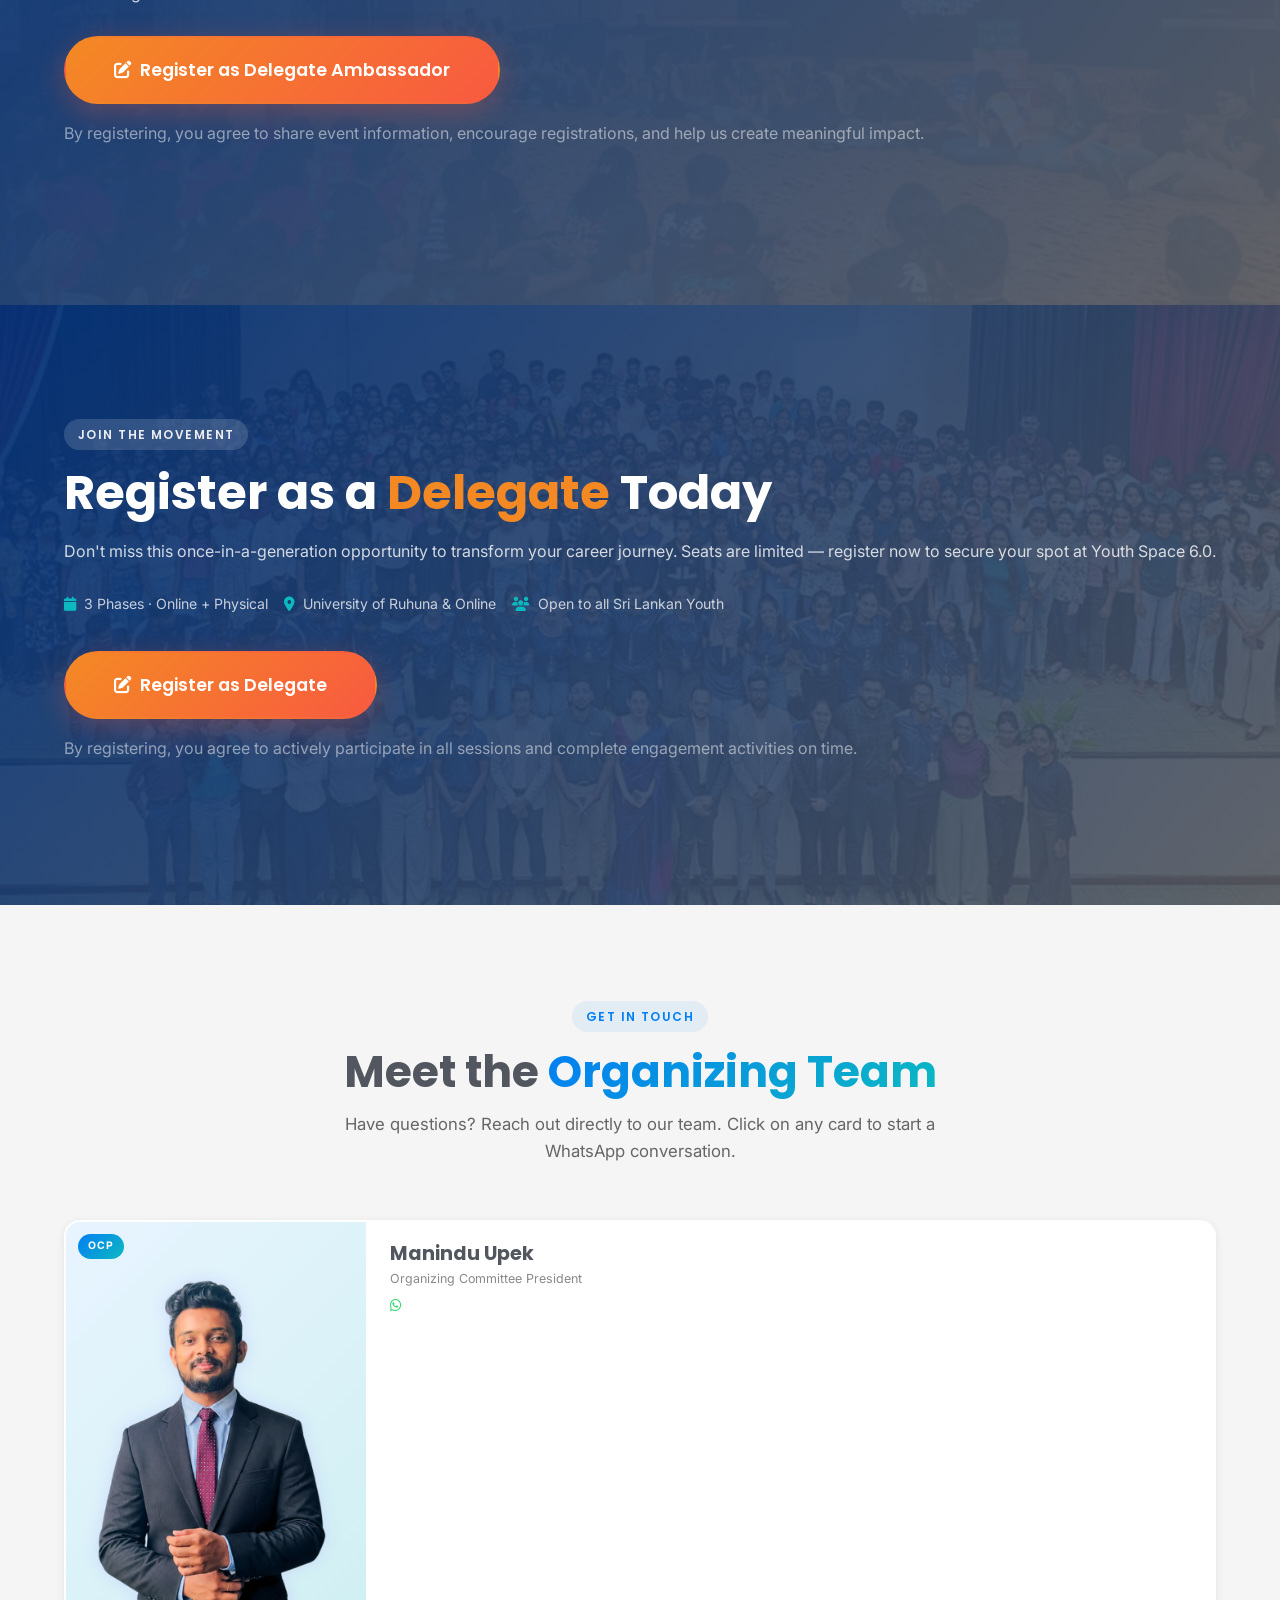
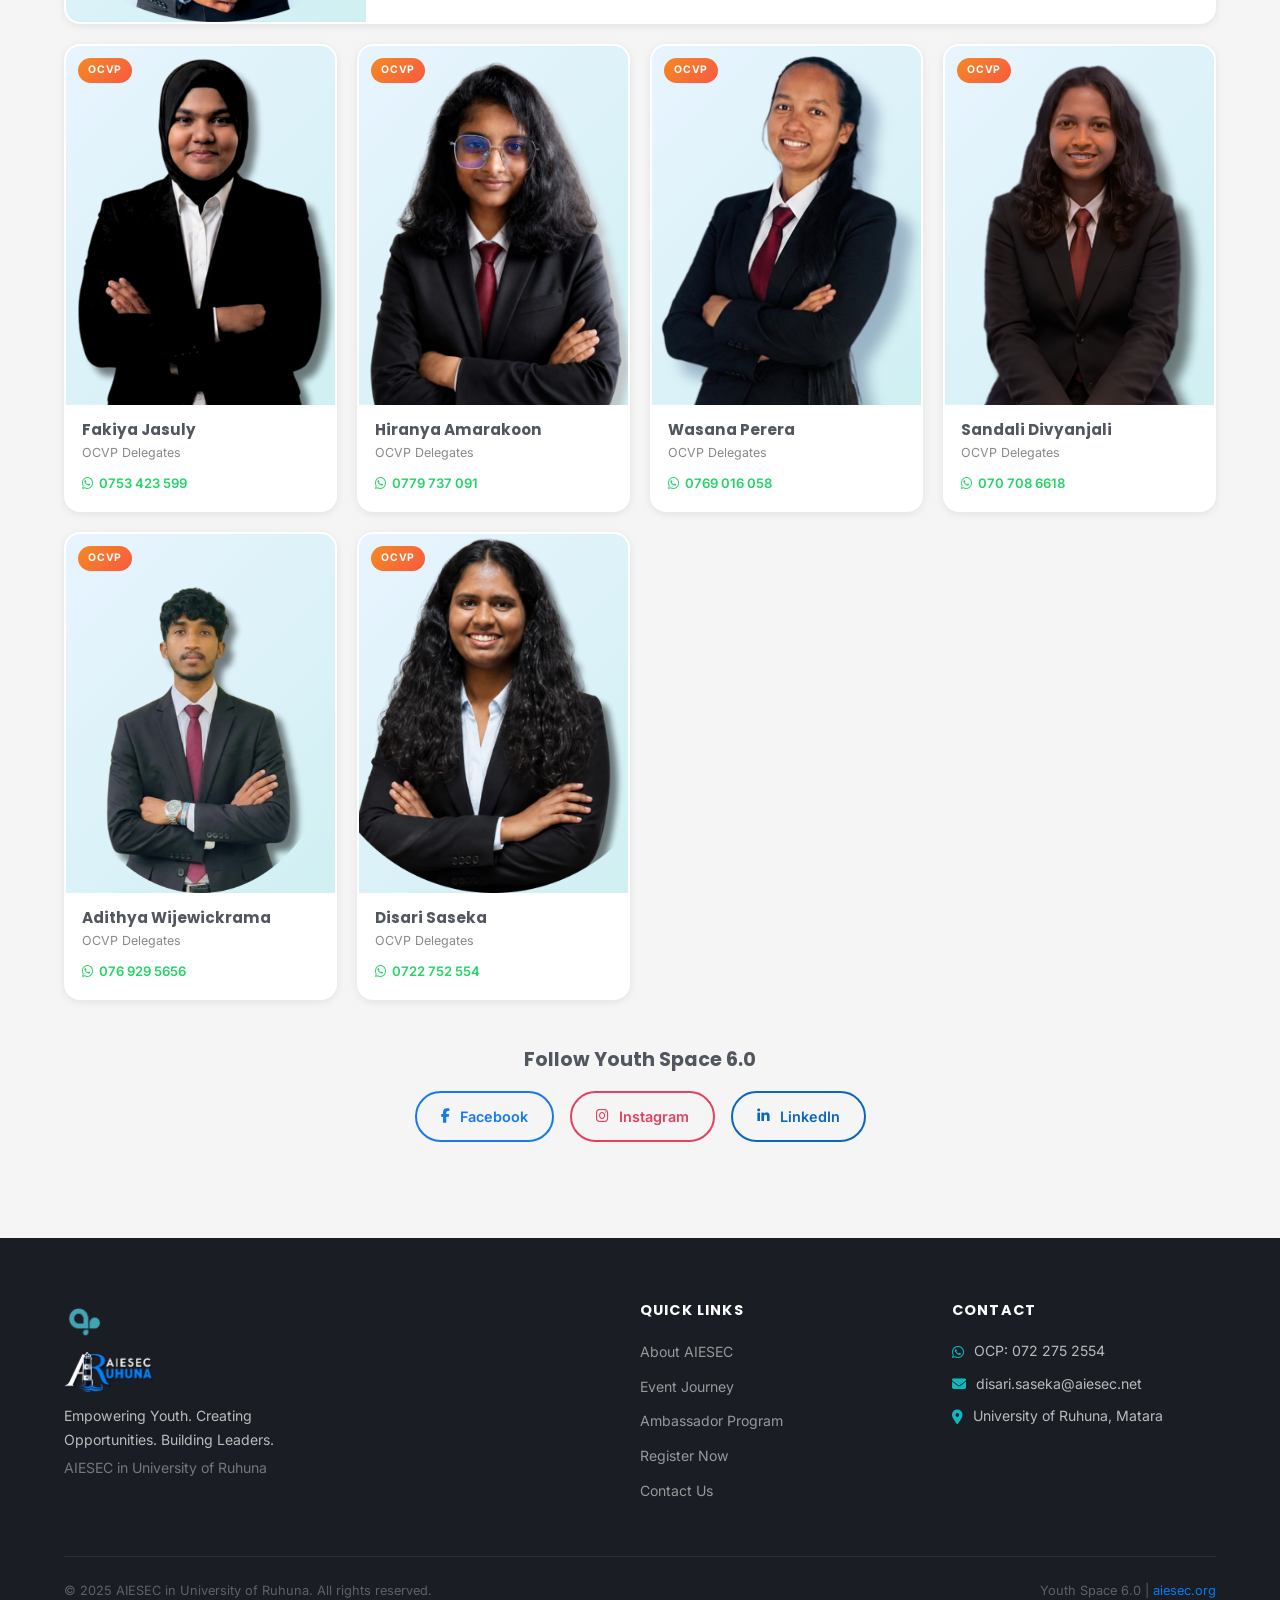
==== commit b4aac5c0: "Update index.html" ====
--- a/index.html
+++ b/index.html
@@ -479,7 +479,7 @@
                 <h2>Register as a <span class="text-orange">Delegate Ambassador</span> Today</h2>
                 <p>Step up as A Connector, A Leader, A Promoter, and A Change-Maker. Help youth across Sri Lanka unlock
                     their potential because every delegate you bring can change a future.</p>
-                <a href="/ambassador-registration.html" target="_blank" rel="noopener" class="btn btn-register btn-lg">
+                <a href="/YS-6.0/ambassador-registration.html" target="_blank" rel="noopener" class="btn btn-register btn-lg">
                     <i class="fa-solid fa-pen-to-square"></i> Register as Delegate Ambassador
                 </a>
                 <p class="register-note">By registering, you agree to share event information, encourage registrations,
@@ -509,7 +509,7 @@
                             Online</span></div>
                     <div class="reg-m"><i class="fa-solid fa-users"></i><span>Open to all Sri Lankan Youth</span></div>
                 </div>
-                <a href="/delegate-registration.html" target="_blank" rel="noopener" class="btn btn-register btn-lg">
+                <a href="/YS-6.0/delegate-registration.html" target="_blank" rel="noopener" class="btn btn-register btn-lg">
                     <i class="fa-solid fa-pen-to-square"></i> Register as Delegate
                 </a>
                 <p class="register-note">By registering, you agree to actively participate in all sessions and complete
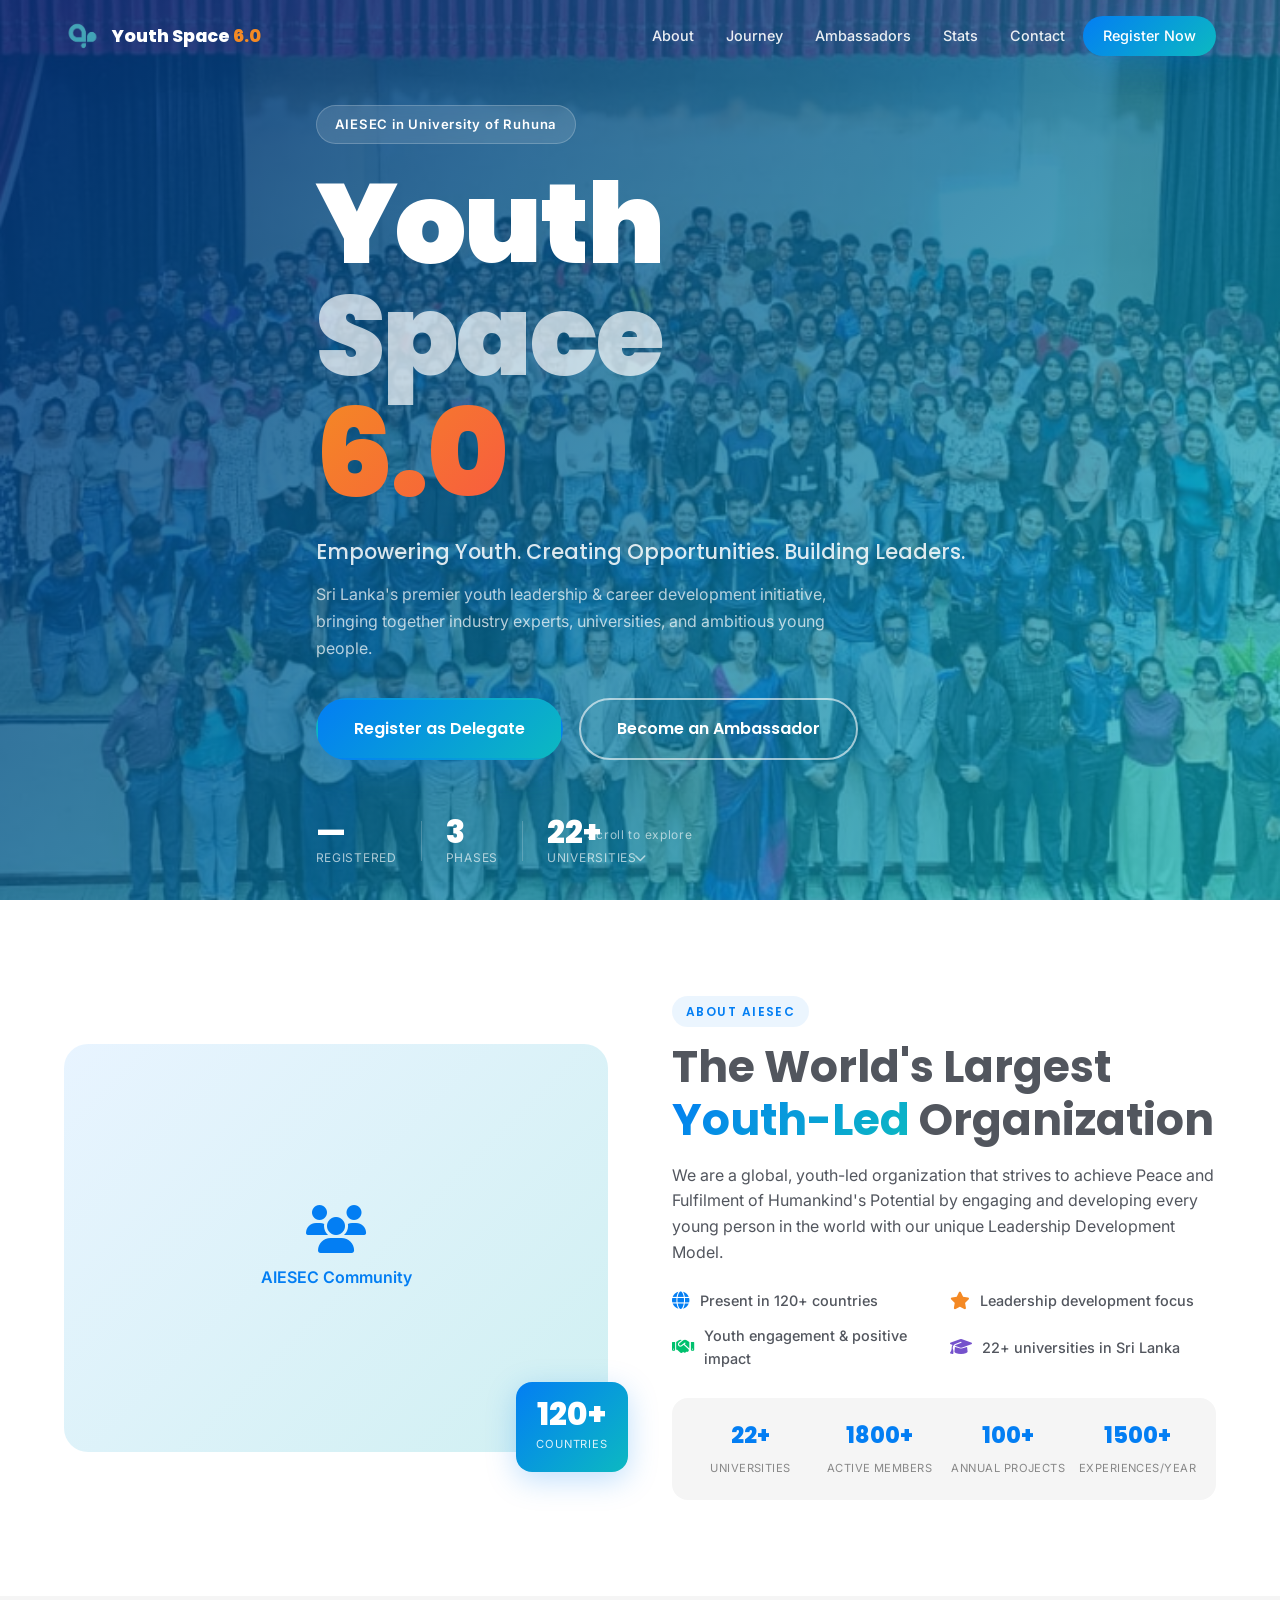
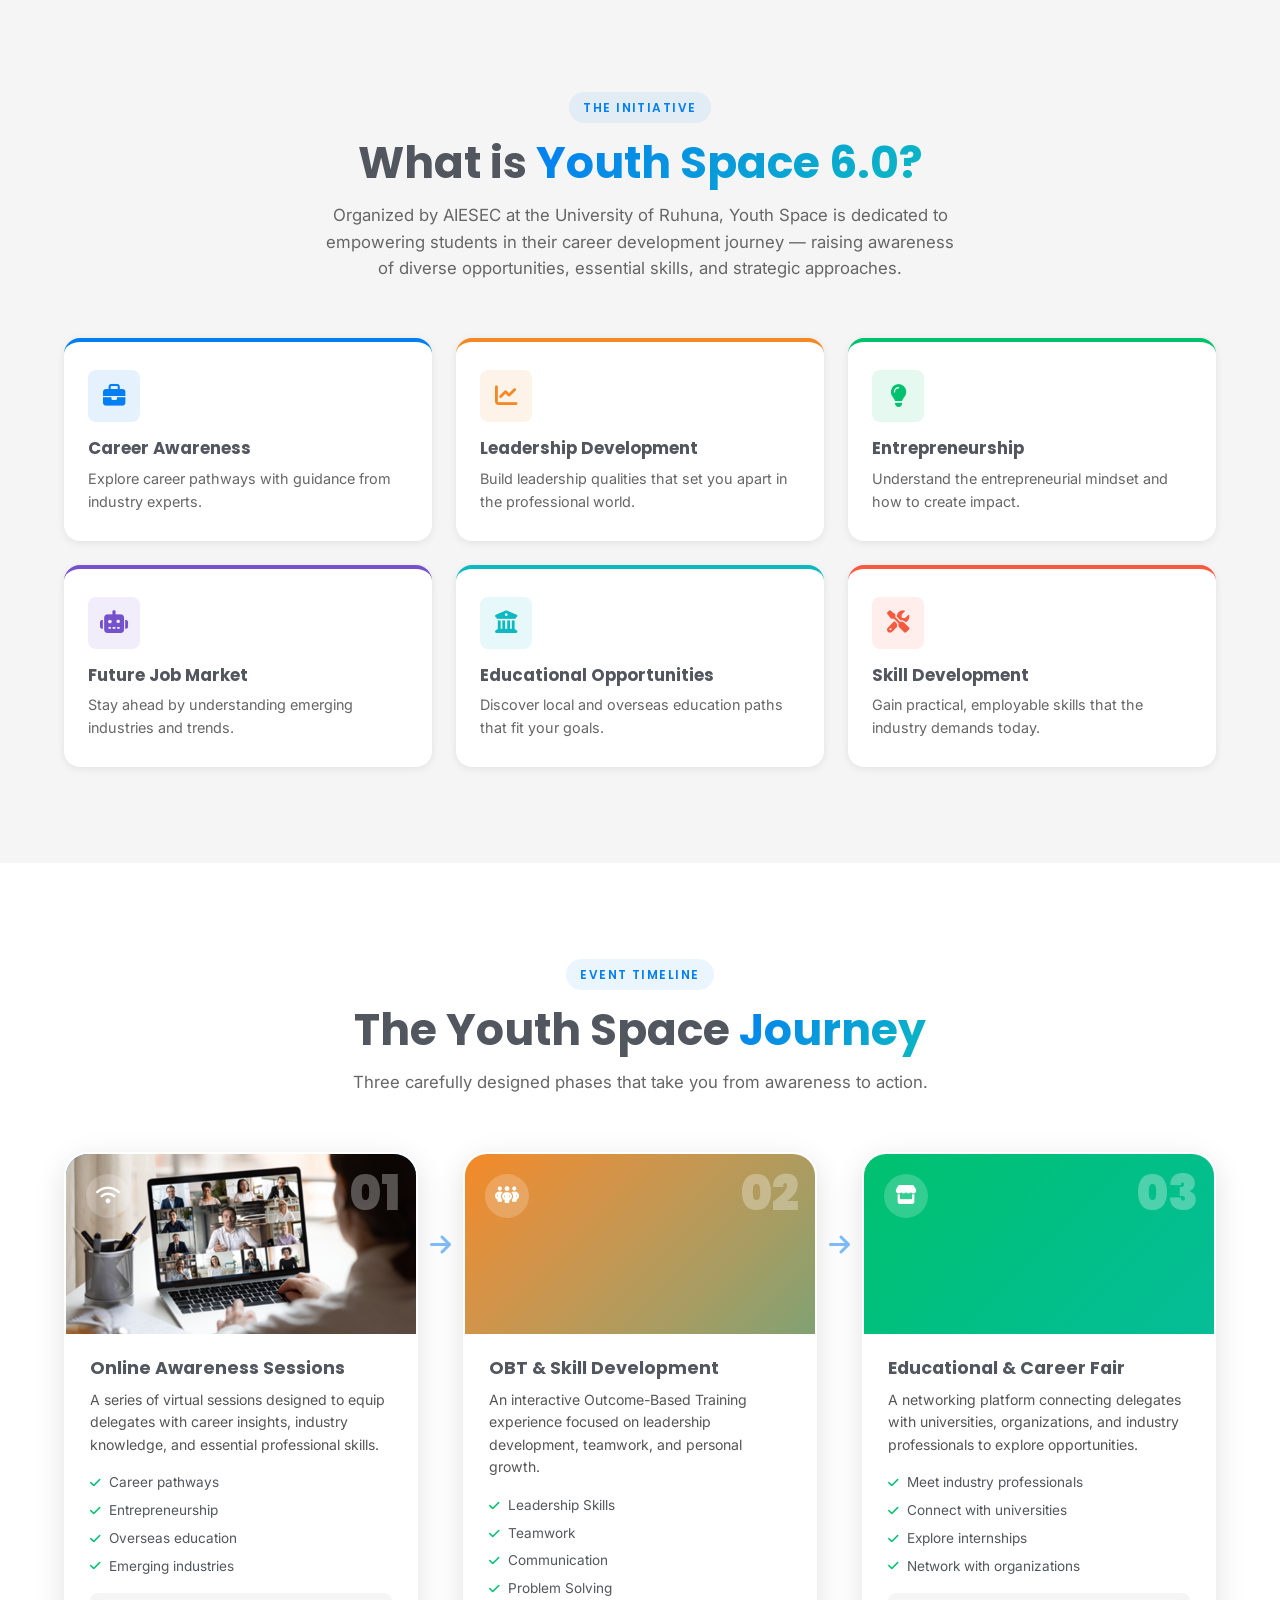
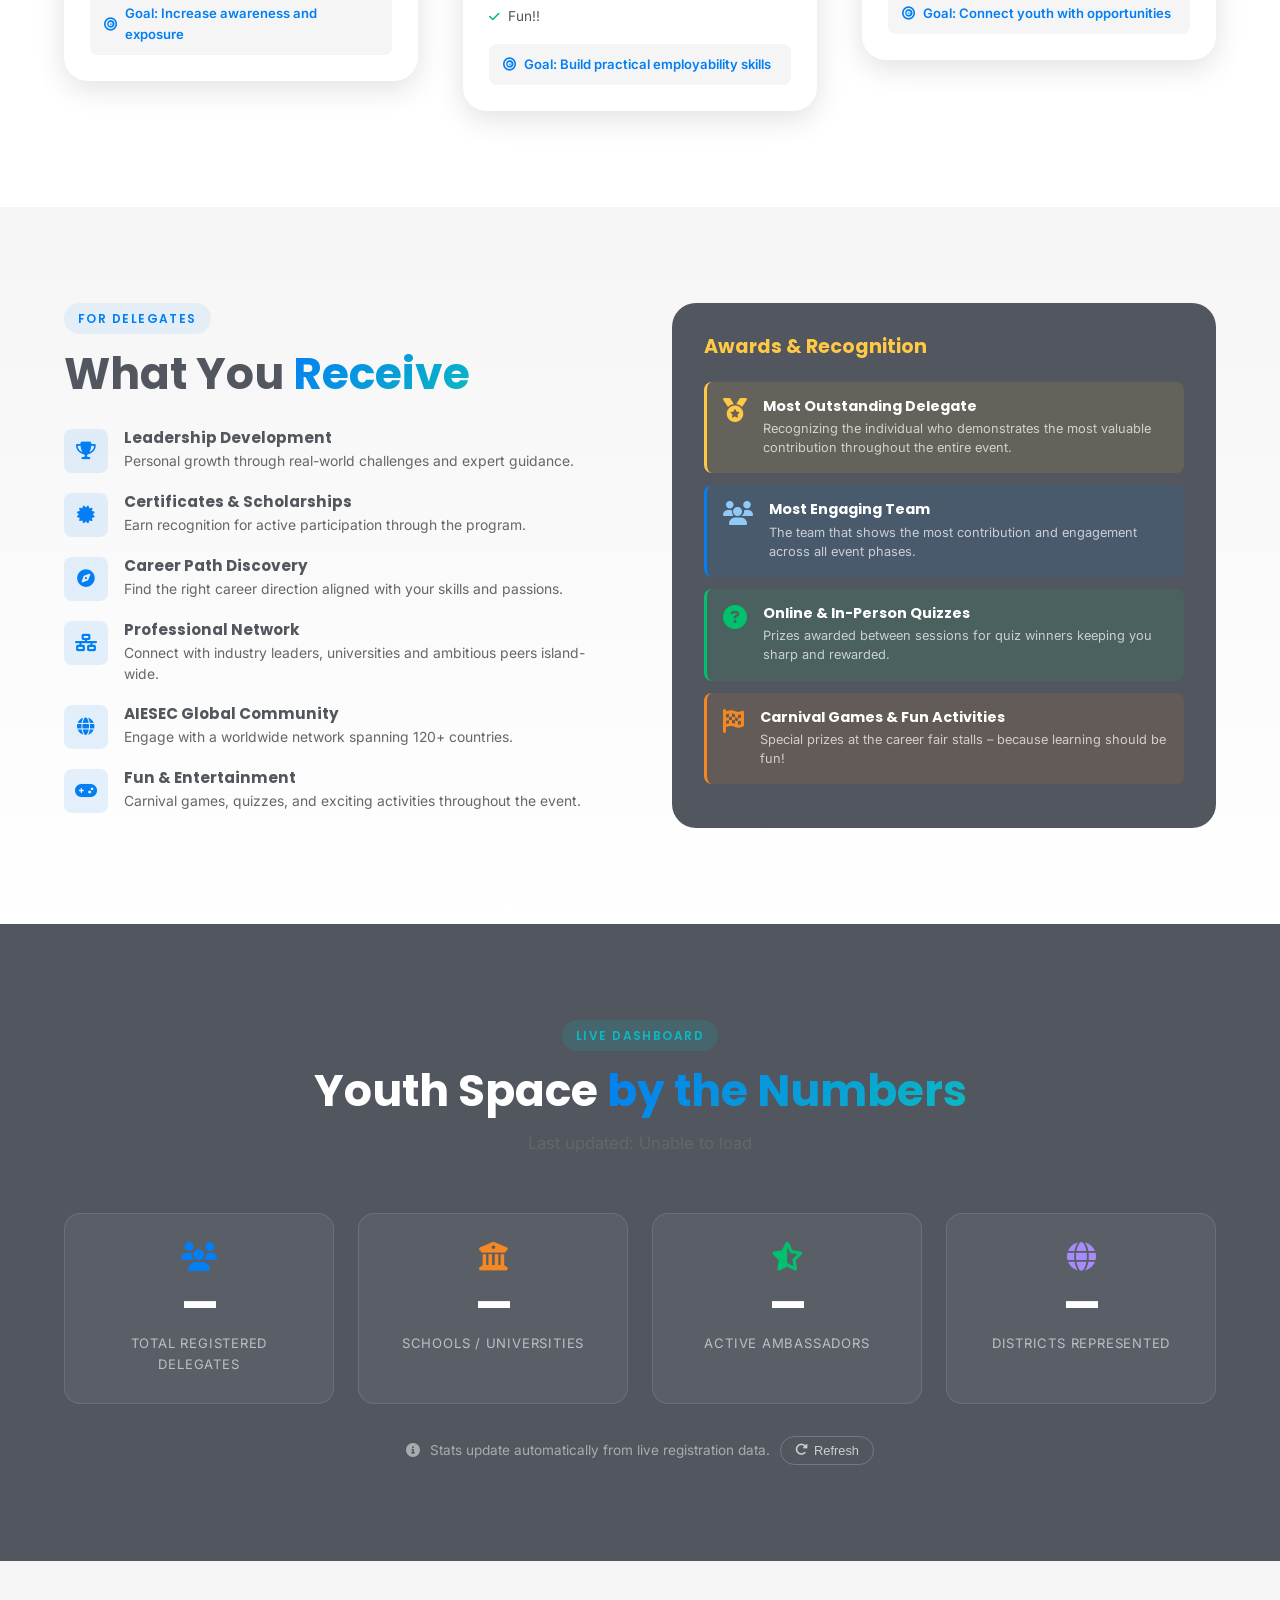
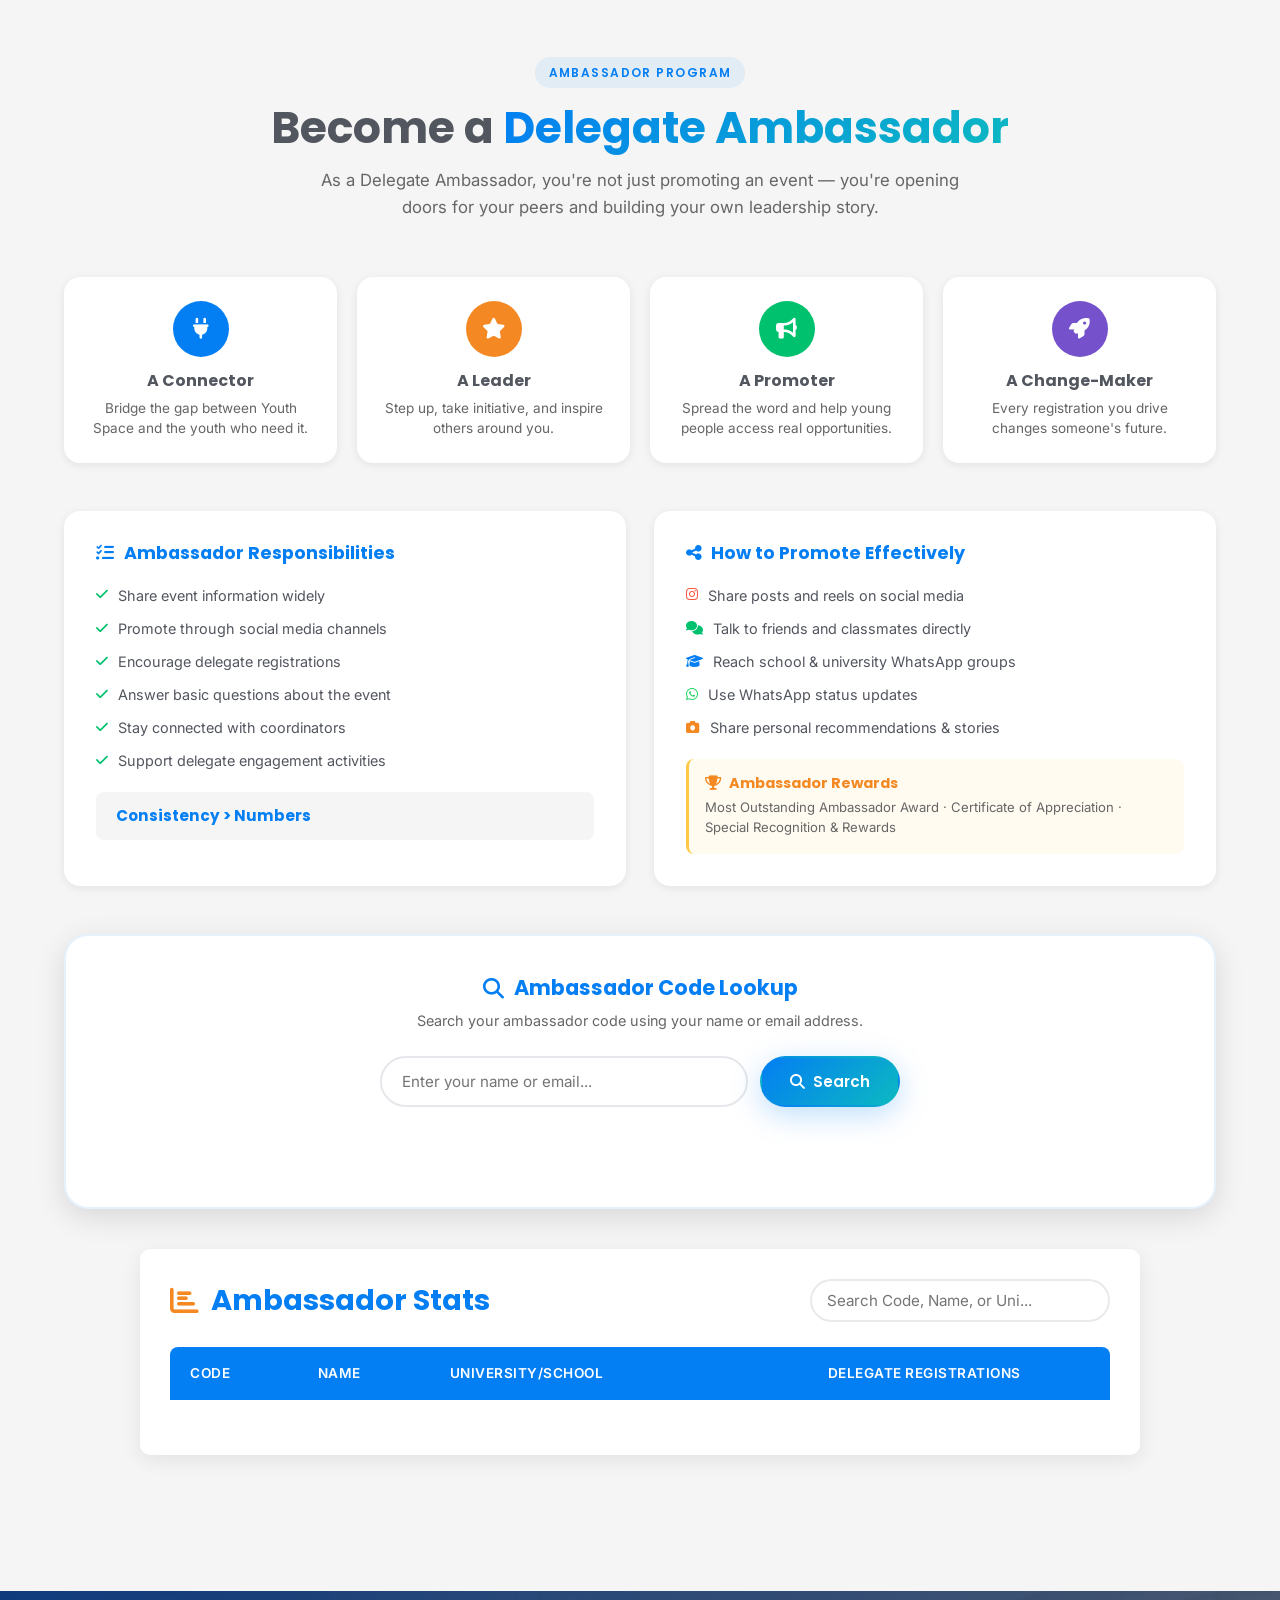
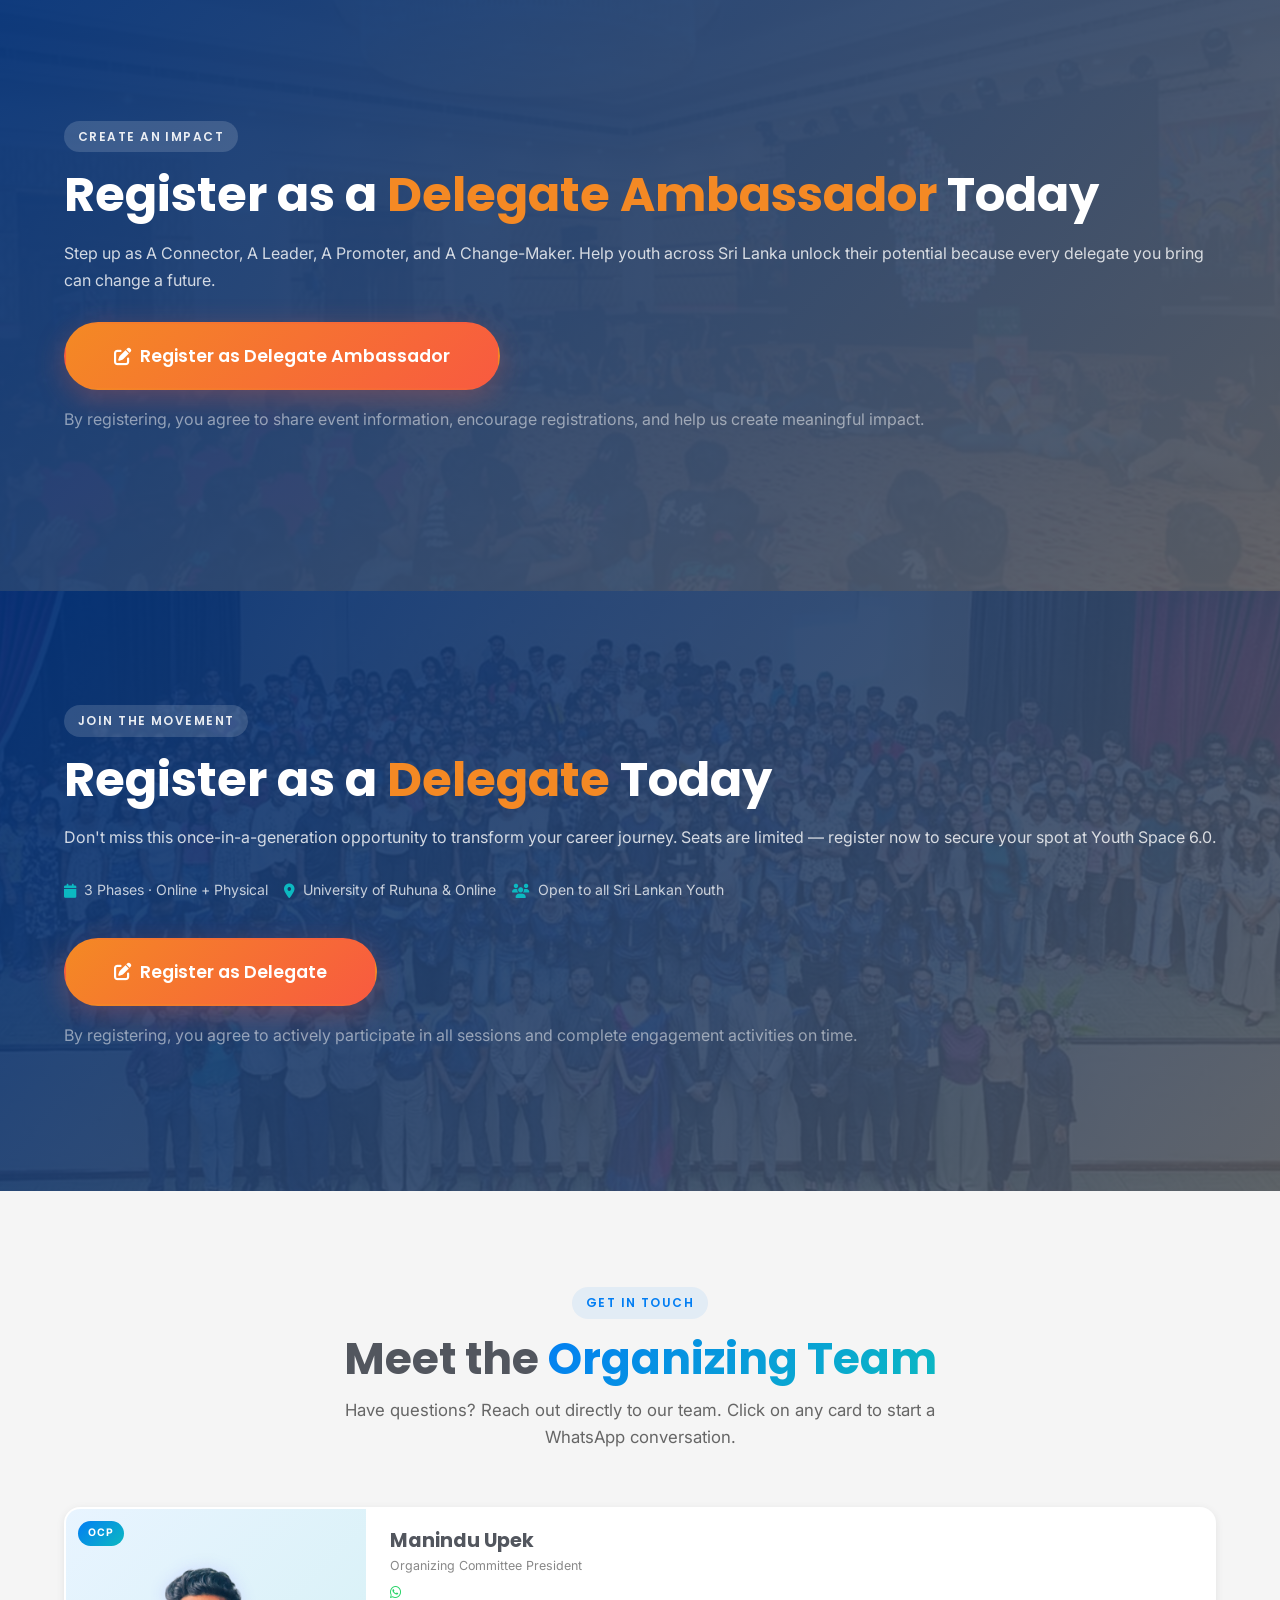
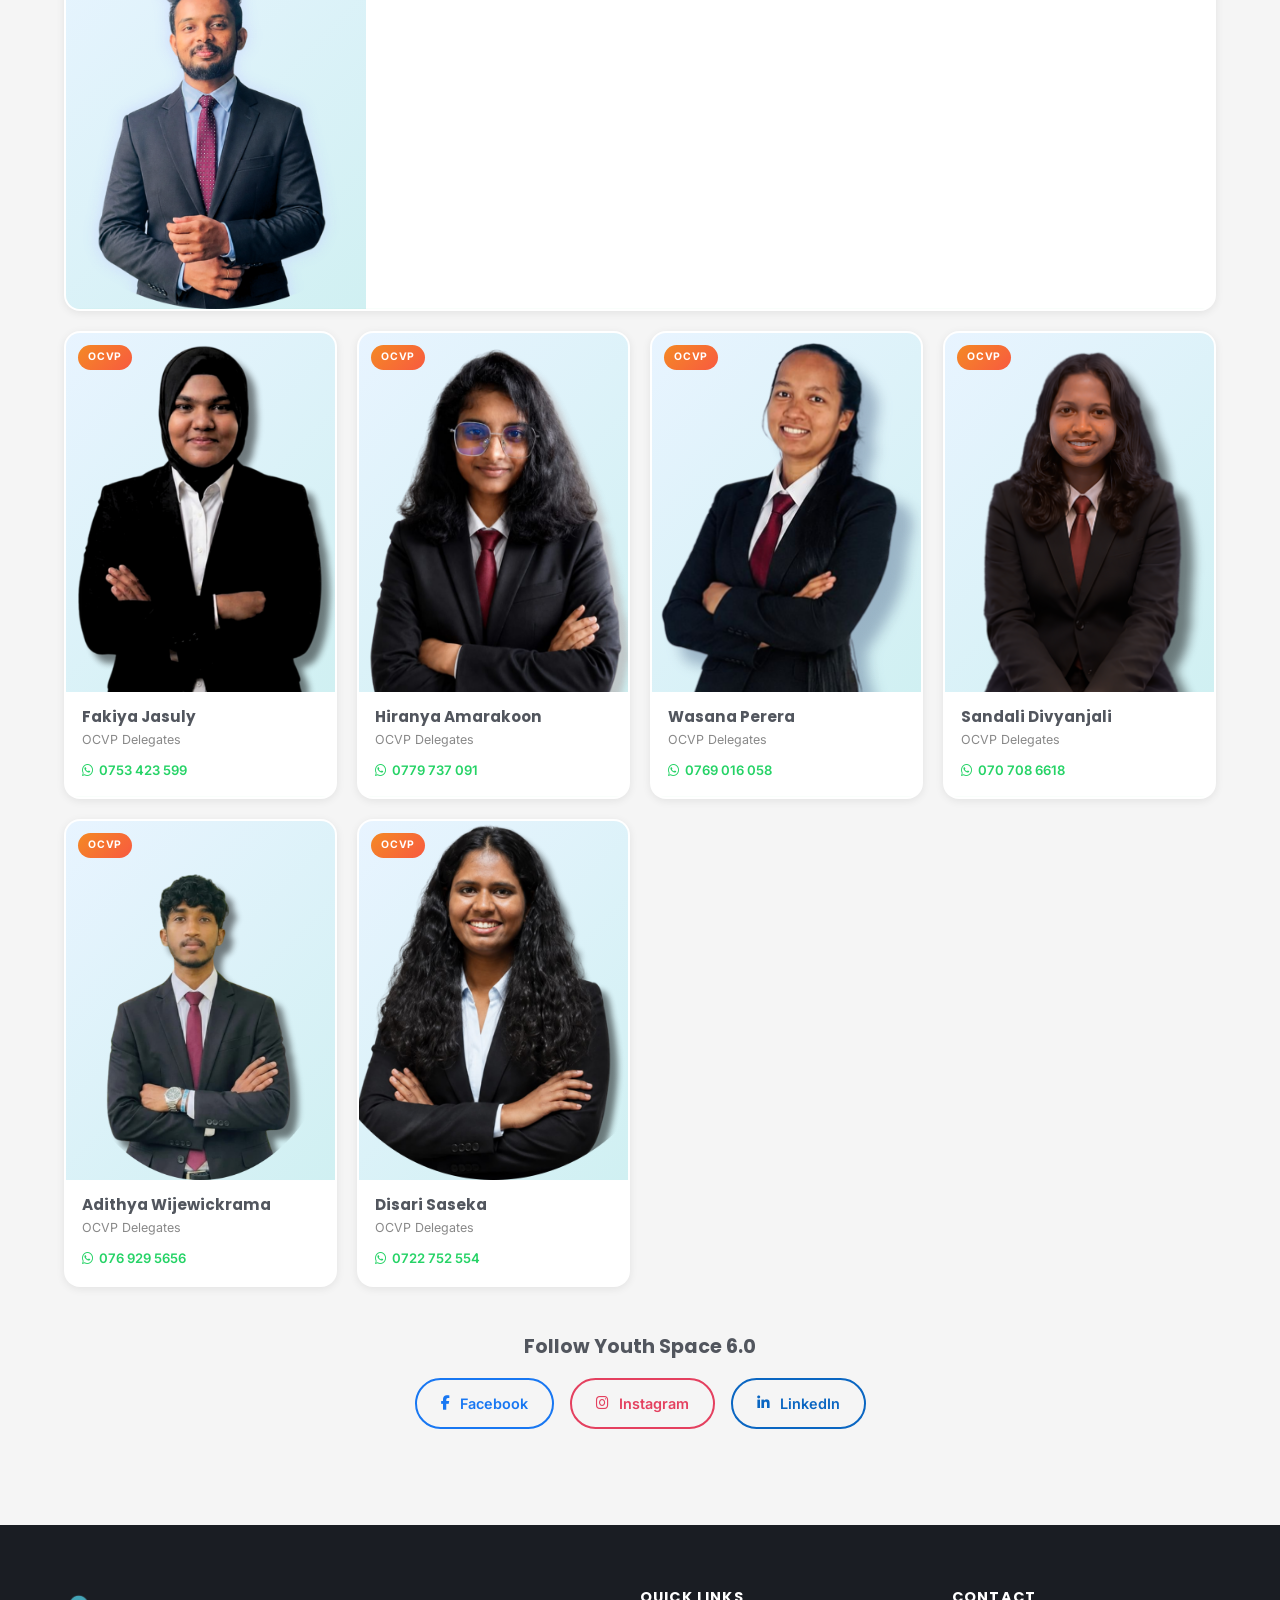
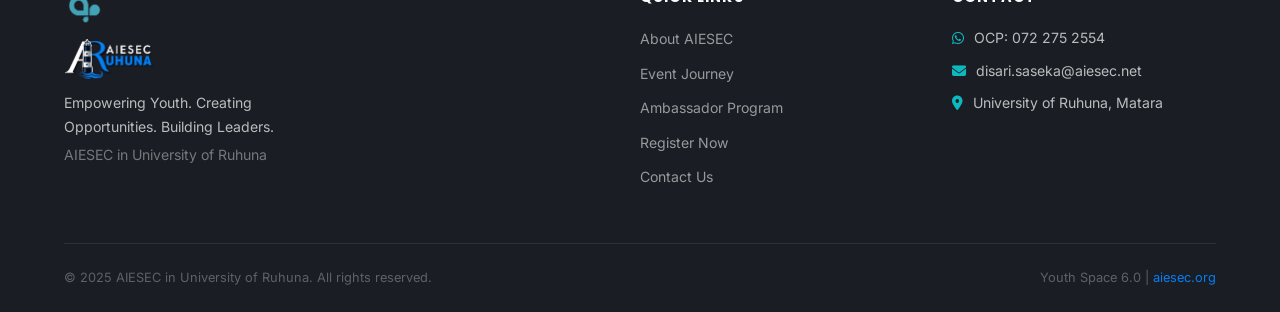
==== commit e2607073: "stats updated" ====
--- a/index.html
+++ b/index.html
@@ -8,7 +8,7 @@
     <meta name="description"
         content="Youth Space 6.0 – Empowering Sri Lankan youth with career insights, leadership skills, and real-world connections." />
     <link rel="icon" type="image/png" href="Assets/YS-LOGO.png">
-        <link rel="stylesheet" href="css/styles.css" />
+    <link rel="stylesheet" href="css/styles.css" />
     <link rel="preconnect" href="https://fonts.googleapis.com" />
     <link rel="preconnect" href="https://fonts.gstatic.com" crossorigin />
     <link
@@ -462,6 +462,33 @@
                 <div id="lookupLoading" class="lookup-loading" style="display:none"><i
                         class="fa-solid fa-spinner fa-spin"></i>Searching...</div>
             </div>
+            <!--create ambassador stats table with ambassador code name email and university or school-->
+            <div class="ambassador-stats">
+                <div class="stats-header">
+                    <h3><i class="fa-solid fa-chart-bar"></i> Ambassador Stats</h3>
+                    <div class="search-container">
+                        <input type="text" id="ambassadorSearch" placeholder="Search Code, Name, or Uni..." oninput="applyTableLogic()">
+                    </div>
+                </div>
+
+                <table class="table" id="ambassadorTable">
+                    <thead>
+                        <tr>
+                            <th>Code</th>
+                            <th>Name</th>
+                            <th>University/School</th>
+                            <th>Delegate Registrations</th>
+                        </tr>
+                    </thead>
+                    <tbody id="ambassadorTableBody">
+                    </tbody>
+                </table>
+
+                <div style="text-align: center; margin-top: 25px;">
+                    <button id="showMoreBtn" class="nav-cta"
+                        style="display: none; border: none; border-radius: 10%; padding: 10px 25px; font-size: 1rem;">Show More</button>
+                </div>
+            </div>
         </div>
     </section>
 
@@ -479,7 +506,8 @@
                 <h2>Register as a <span class="text-orange">Delegate Ambassador</span> Today</h2>
                 <p>Step up as A Connector, A Leader, A Promoter, and A Change-Maker. Help youth across Sri Lanka unlock
                     their potential because every delegate you bring can change a future.</p>
-                <a href="/YS-6.0/ambassador-registration.html" target="_blank" rel="noopener" class="btn btn-register btn-lg">
+                <a href="/YS-6.0/ambassador-registration.html" target="_blank" rel="noopener"
+                    class="btn btn-register btn-lg">
                     <i class="fa-solid fa-pen-to-square"></i> Register as Delegate Ambassador
                 </a>
                 <p class="register-note">By registering, you agree to share event information, encourage registrations,
@@ -509,7 +537,8 @@
                             Online</span></div>
                     <div class="reg-m"><i class="fa-solid fa-users"></i><span>Open to all Sri Lankan Youth</span></div>
                 </div>
-                <a href="/YS-6.0/delegate-registration.html" target="_blank" rel="noopener" class="btn btn-register btn-lg">
+                <a href="/YS-6.0/delegate-registration.html" target="_blank" rel="noopener"
+                    class="btn btn-register btn-lg">
                     <i class="fa-solid fa-pen-to-square"></i> Register as Delegate
                 </a>
                 <p class="register-note">By registering, you agree to actively participate in all sessions and complete
--- a/css/styles.css
+++ b/css/styles.css
@@ -966,6 +966,140 @@
   padding: 12px;
 }
 .lookup-loading { color: #888; font-size: 0.9rem; }
+/* =============================================
+   AMBASSADOR STATS TABLE
+   ============================================= */
+
+.ambassador-stats {
+    background-color: var(--white);
+    padding: 30px;
+    border-radius: 10px;
+    box-shadow: 0 5px 20px rgba(0, 0, 0, 0.08);
+    margin: 40px auto;
+    max-width: 1000px;
+    /* Crucial for mobile: Allows the table to scroll sideways if it gets too wide */
+    overflow-x: auto; 
+}
+
+.ambassador-stats h3 {
+    color: var(--blue);
+    font-size: 1.8rem;
+    margin-bottom: 25px;
+    display: flex;
+    align-items: center;
+    gap: 12px;
+}
+
+.ambassador-stats h3 i {
+    color: var(--orange); /* Adds a nice AIESEC brand pop to the FontAwesome icon */
+}
+
+/* --- Table Base --- */
+.ambassador-stats .table {
+    width: 100%;
+    border-collapse: collapse;
+    text-align: left;
+    padding: 10px;
+    min-width: 600px; /* Ensures the table doesn't squish too much on mobile */
+}
+
+/* --- Table Header --- */
+.ambassador-stats .table thead tr {
+    background-color: var(--blue);
+    color: var(--white);
+}
+
+.ambassador-stats .table th {
+    padding: 16px 20px;
+    font-weight: 600;
+    text-transform: uppercase;
+    font-size: 0.85rem;
+    letter-spacing: 0.5px;
+}
+
+/* Curved edges for the top header row */
+.ambassador-stats .table th:first-child {
+    border-top-left-radius: 8px;
+}
+.ambassador-stats .table th:last-child {
+    border-top-right-radius: 8px;
+}
+
+/* --- Table Body & Cells --- */
+.ambassador-stats .table td {
+    padding: 16px 20px;
+    border-bottom: 1px solid #eaeaea;
+    color: var(--dark-grey);
+    font-size: 0.95rem;
+    vertical-align: middle;
+}
+
+/* Row Hover Effect - A very light transparent Teal */
+.ambassador-stats .table tbody tr {
+    transition: background-color 0.3s ease;
+}
+
+.ambassador-stats .table tbody tr:hover {
+    background-color: rgba(12, 185, 193, 0.08); 
+}
+
+/* --- Specific Column Highlights --- */
+
+/* Highlight the Ambassador Code (1st column) */
+.ambassador-stats .table td:nth-child(1) {
+    font-weight: bold;
+    color: var(--purple);
+}
+
+/* Emphasize the Registration Count (4th column) */
+.ambassador-stats .table td:nth-child(4) {
+    font-weight: bold;
+    color: var(--green); /* Green represents success/growth! */
+    font-size: 1.1rem;
+    text-align: center;
+}
+
+.ambassador-stats .table th:nth-child(4) {
+    text-align: center;
+}
+/* --- Ambassador Stats Header & Search --- */
+.stats-header {
+    display: flex;
+    justify-content: space-between;
+    align-items: center;
+    margin-bottom: 25px;
+    flex-wrap: wrap; /* Allows stacking on small screens */
+    gap: 15px;
+}
+
+.stats-header h3 {
+    margin-bottom: 0 !important; /* Overrides previous bottom margin */
+}
+
+.search-container {
+    width: 100%;
+    max-width: 300px;
+}
+
+.search-container input {
+    width: 100%;
+    padding: 10px 15px;
+    border: 2px solid #eaeaea;
+    border-radius: 25px;
+    font-size: 0.95rem;
+    outline: none;
+    transition: border-color 0.3s ease;
+    font-family: var(--font-main);
+}
+
+.search-container input:focus {
+    border-color: var(--teal);
+}
+
+/* Helper class to hide rows */
+.hidden-row {
+    display: none !important;
+}
 
 /* =============================================
    REGISTER SECTION
@@ -1390,4 +1524,75 @@
 @media (prefers-reduced-motion: reduce) {
   *, *::before, *::after { animation-duration: 0.01ms !important; transition-duration: 0.01ms !important; }
   .bounce { animation: none; }
+}
+
+/* =============================================
+   MOBILE TABLE "CARD" LAYOUT FIX
+   ============================================= */
+
+@media (max-width: 768px) {
+    /* Remove the horizontal scrollbar */
+    .ambassador-stats {
+        overflow-x: hidden;
+        padding: 15px;
+    }
+
+    /* Force table elements to behave like block elements */
+    .ambassador-stats .table, 
+    .ambassador-stats .table thead, 
+    .ambassador-stats .table tbody, 
+    .ambassador-stats .table th, 
+    .ambassador-stats .table td, 
+    .ambassador-stats .table tr {
+        display: block;
+        min-width: 100%;
+    }
+
+    /* Visually hide the top header row (but keep it for screen readers) */
+    .ambassador-stats .table thead tr {
+        position: absolute;
+        top: -9999px;
+        left: -9999px;
+    }
+
+    /* Style each table row to look like a floating card */
+    .ambassador-stats .table tr {
+        border: 2px solid #eaeaea;
+        border-radius: 10px;
+        margin-bottom: 20px;
+        padding: 5px;
+        background: var(--white);
+        box-shadow: 0 4px 10px rgba(0,0,0,0.05);
+    }
+
+    /* Style the individual cells */
+    .ambassador-stats .table td {
+        border: none;
+        border-bottom: 1px solid #f5f5f5;
+        position: relative;
+        padding: 15px 15px 15px 45%; /* Push text to the right to make room for labels */
+        text-align: left; /* Align actual data to the right */
+        font-size: 0.95rem;
+    }
+
+    /* Remove border from the last item in the card */
+    .ambassador-stats .table td:last-child {
+        border-bottom: none;
+        background-color: rgba(12, 185, 193, 0.05); /* Soft highlight for the final count */
+        border-radius: 0 0 8px 8px;
+    }
+
+    /* Insert the column headers as labels on the left using CSS */
+    .ambassador-stats .table td::before {
+        content: attr(data-label); /* Grabs the label from the HTML */
+        position: absolute;
+        left: 15px;
+        width: 40%;
+        text-align: left;
+        font-weight: 700;
+        color: var(--blue);
+        text-transform: uppercase;
+        font-size: 0.8rem;
+        letter-spacing: 0.5px;
+    }
 }
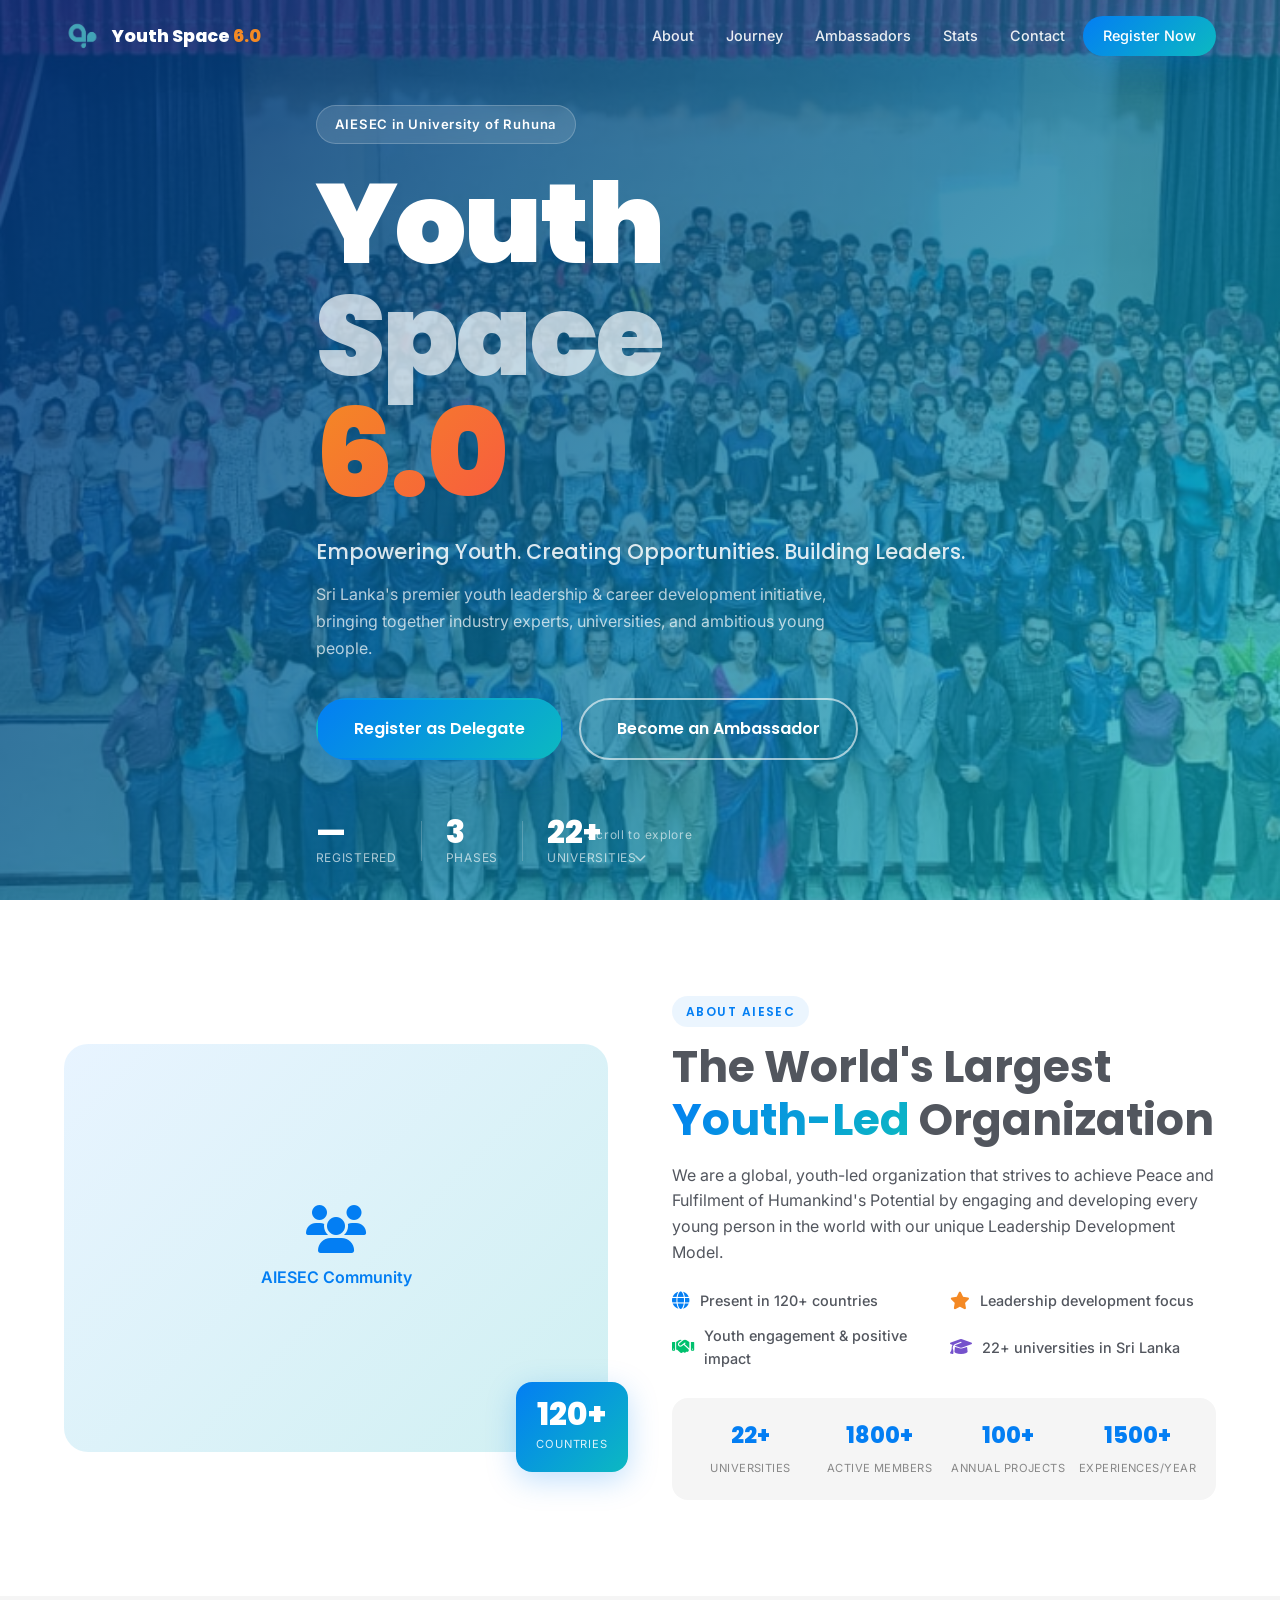
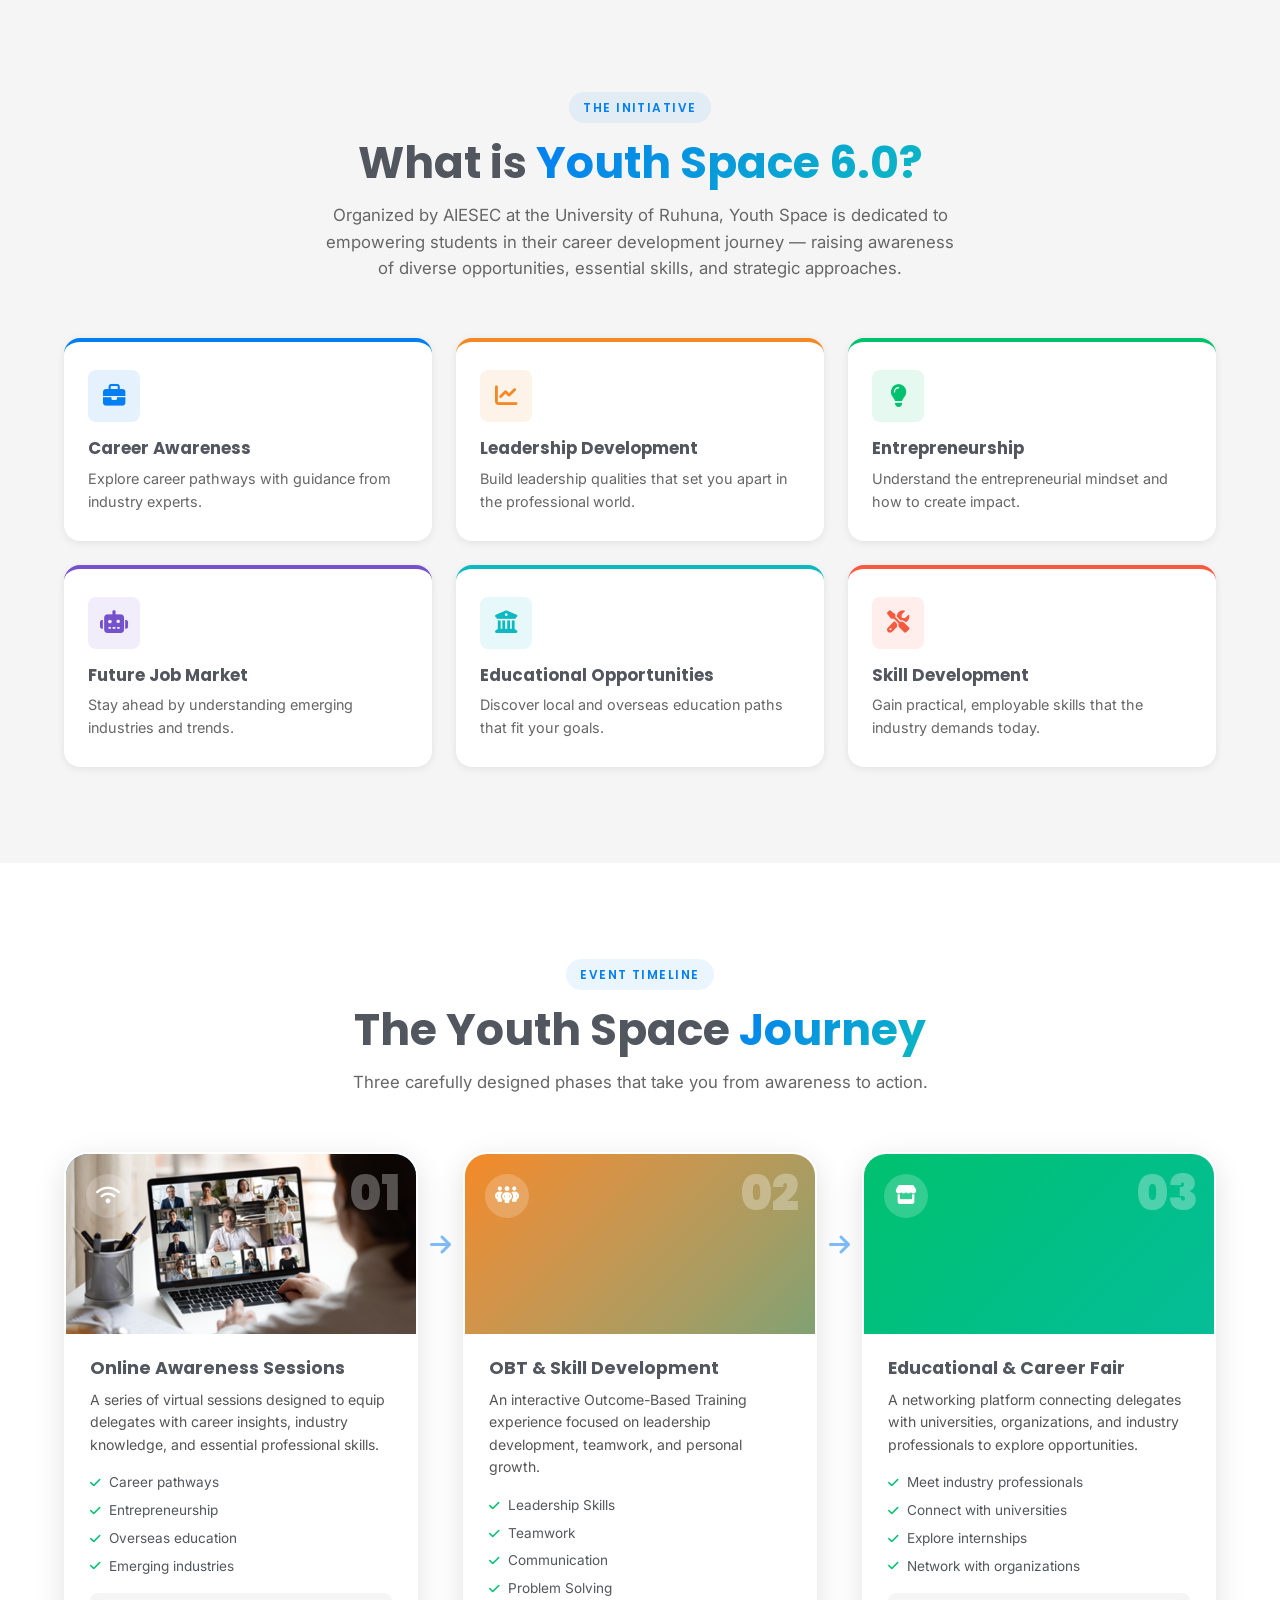
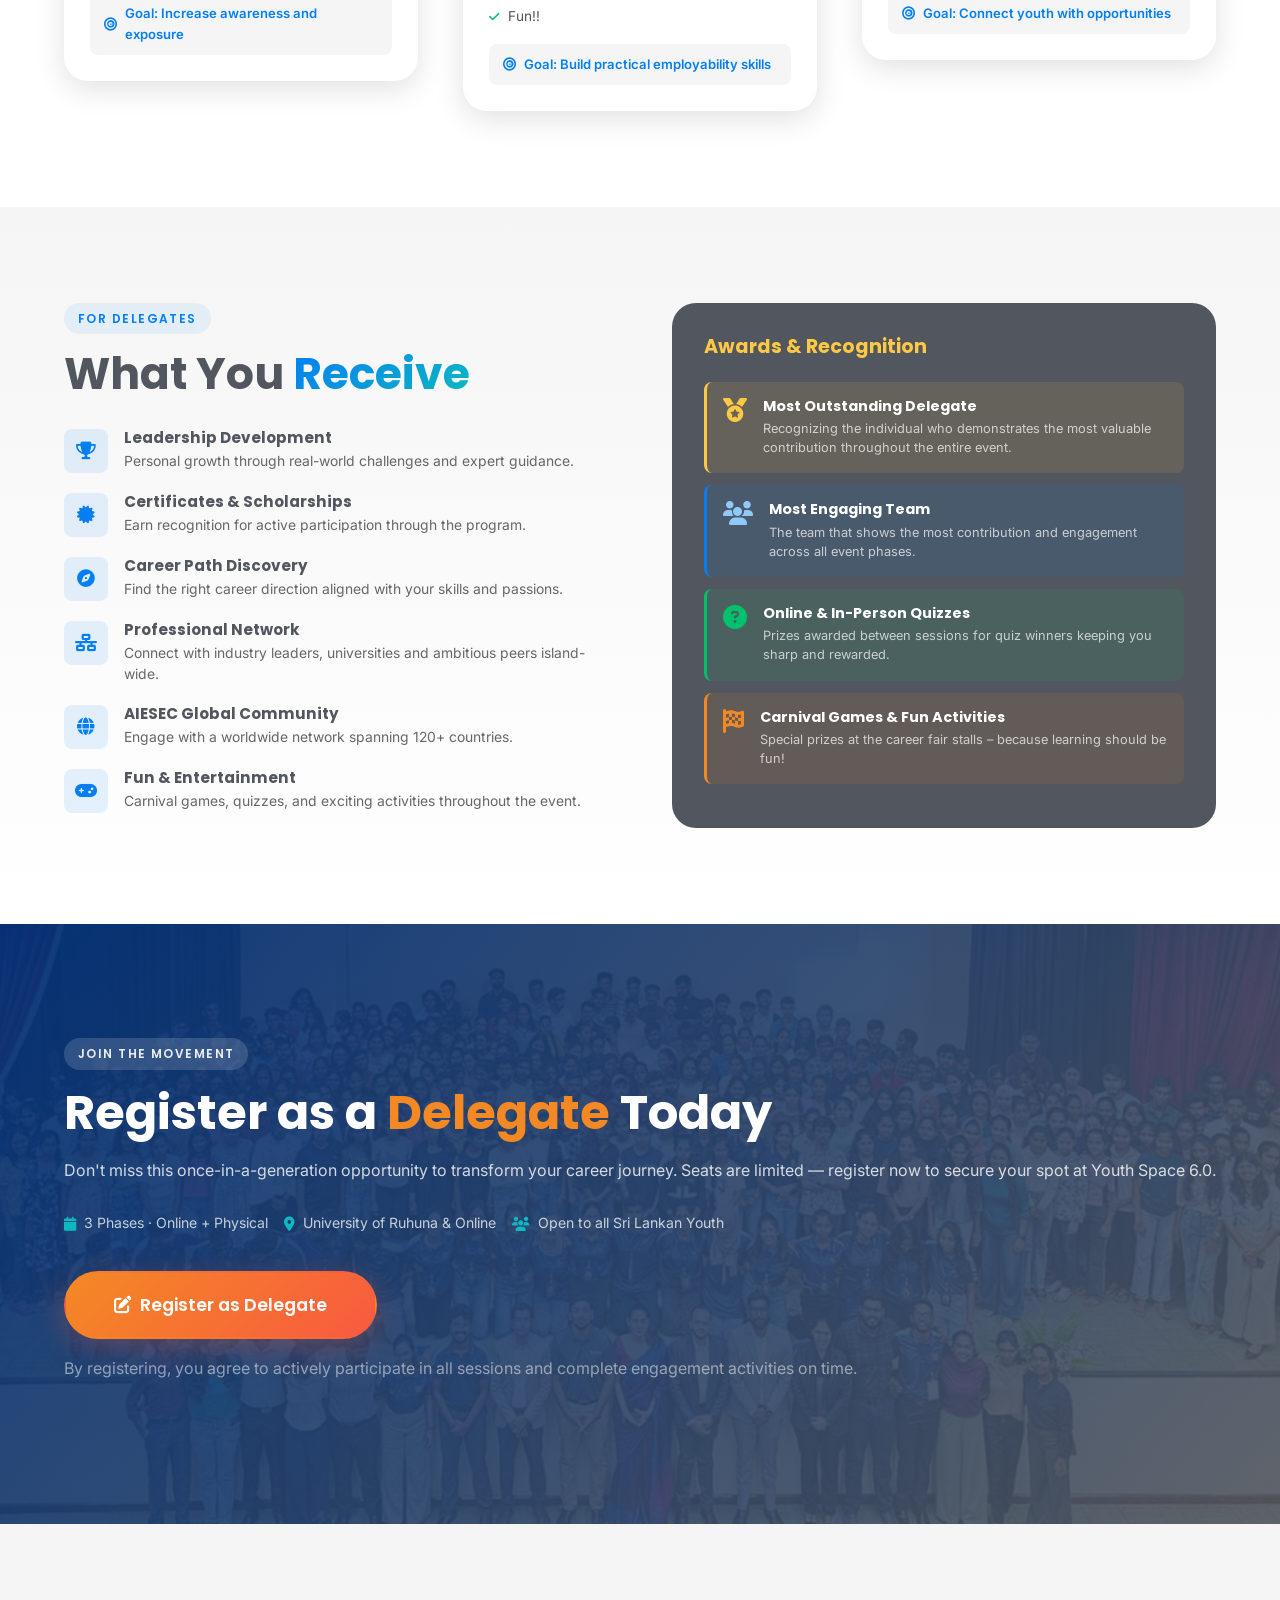
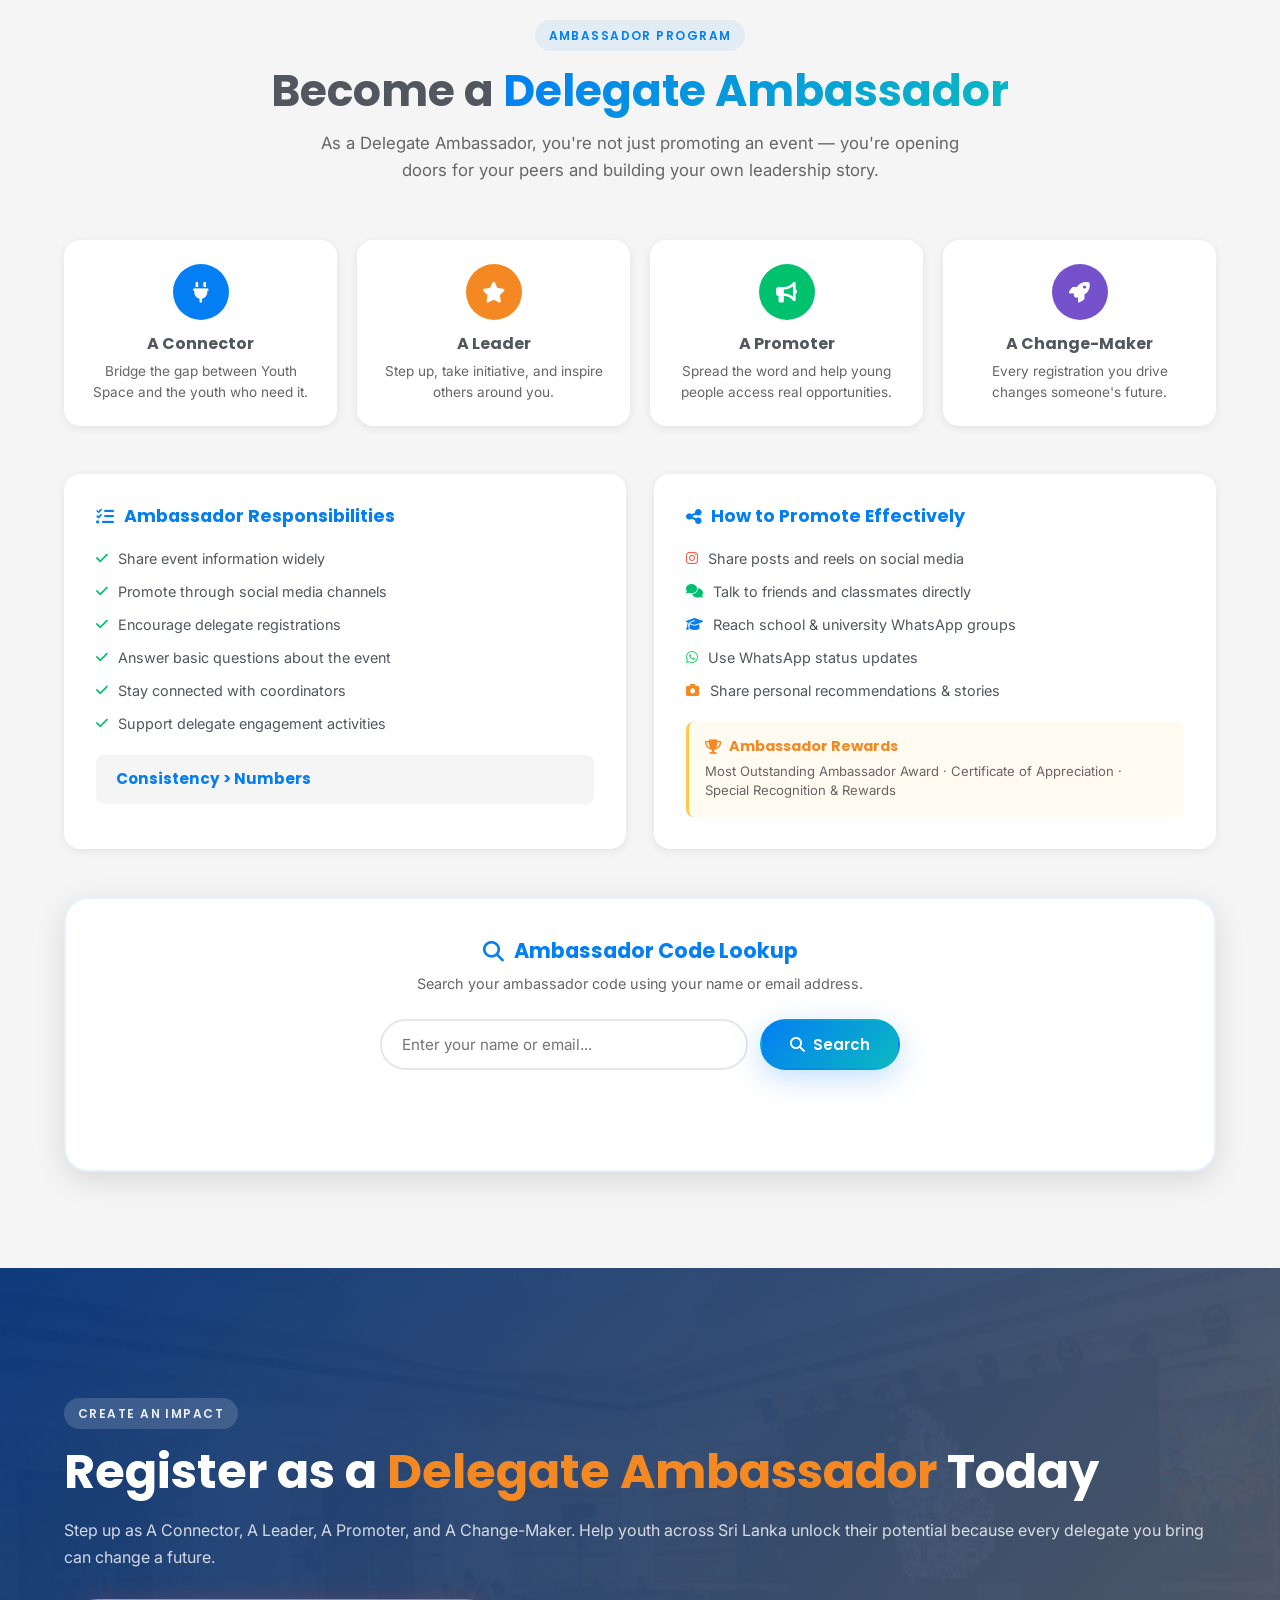
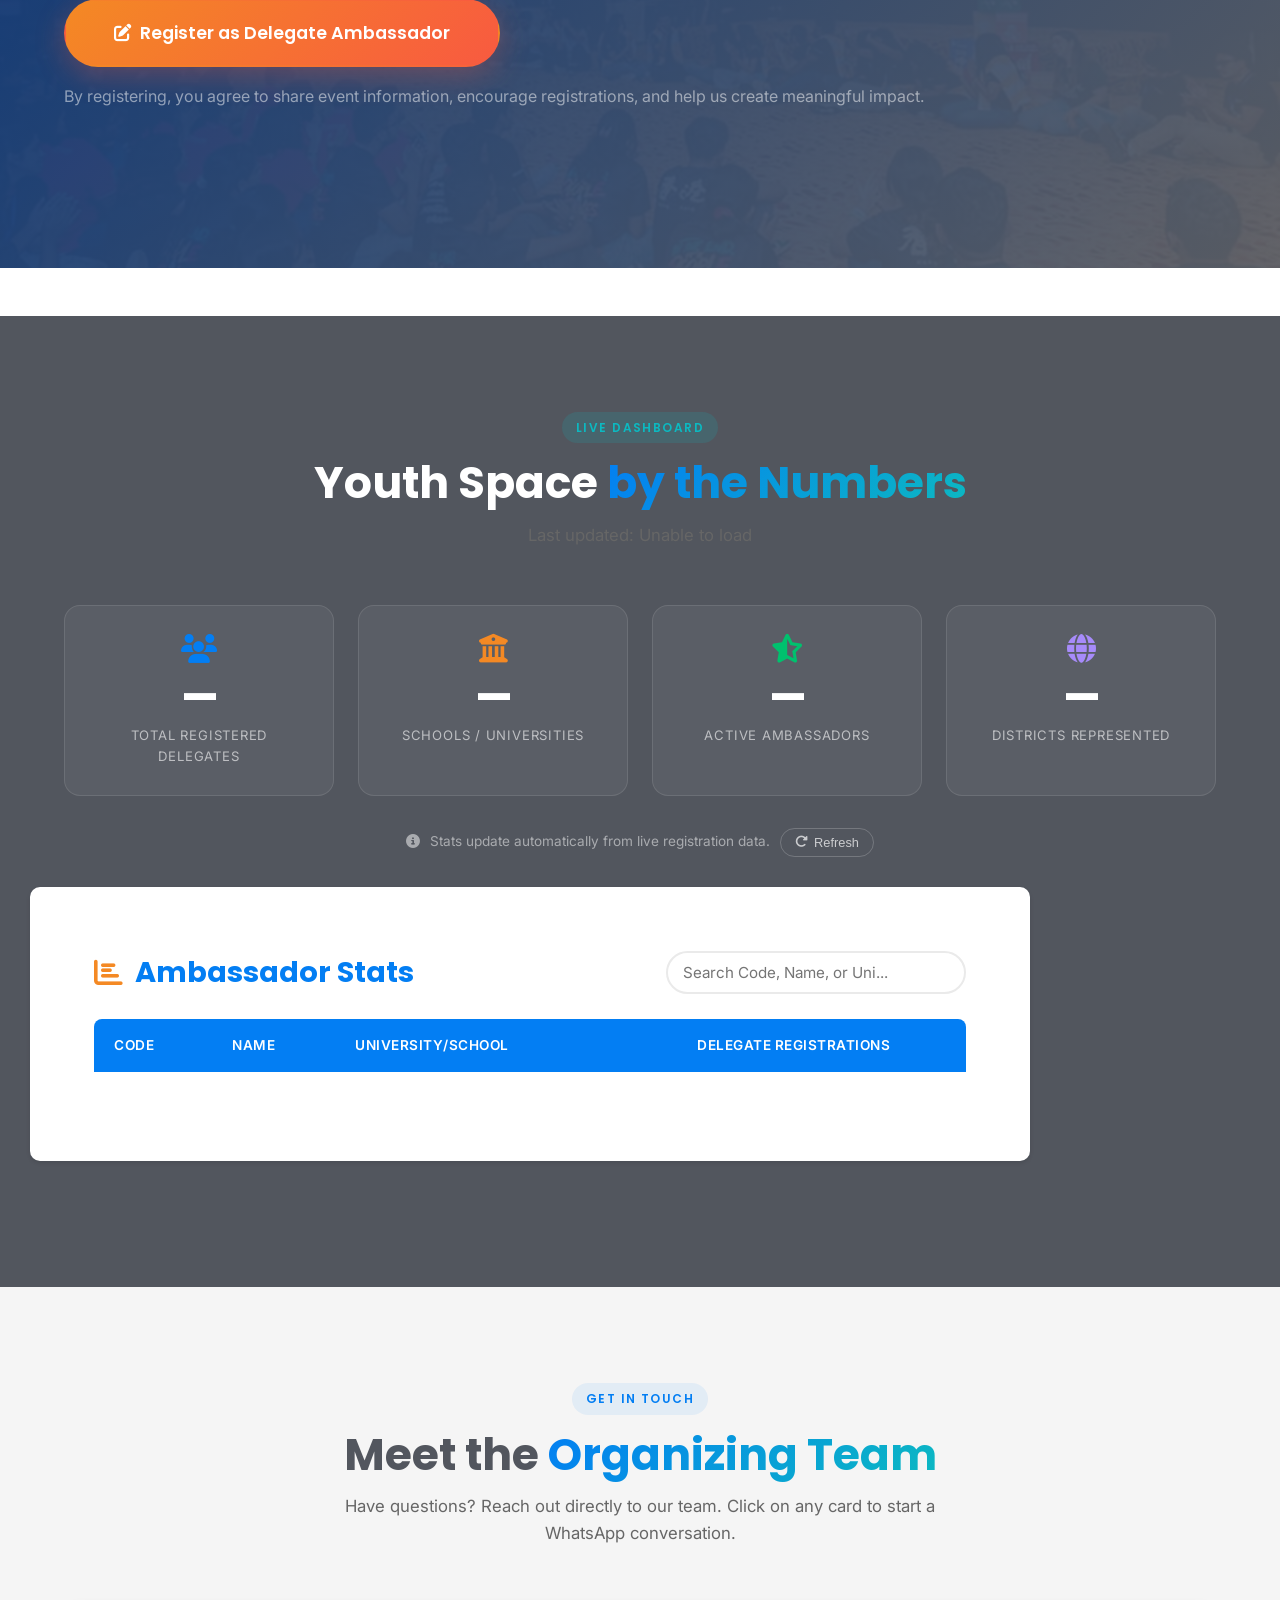
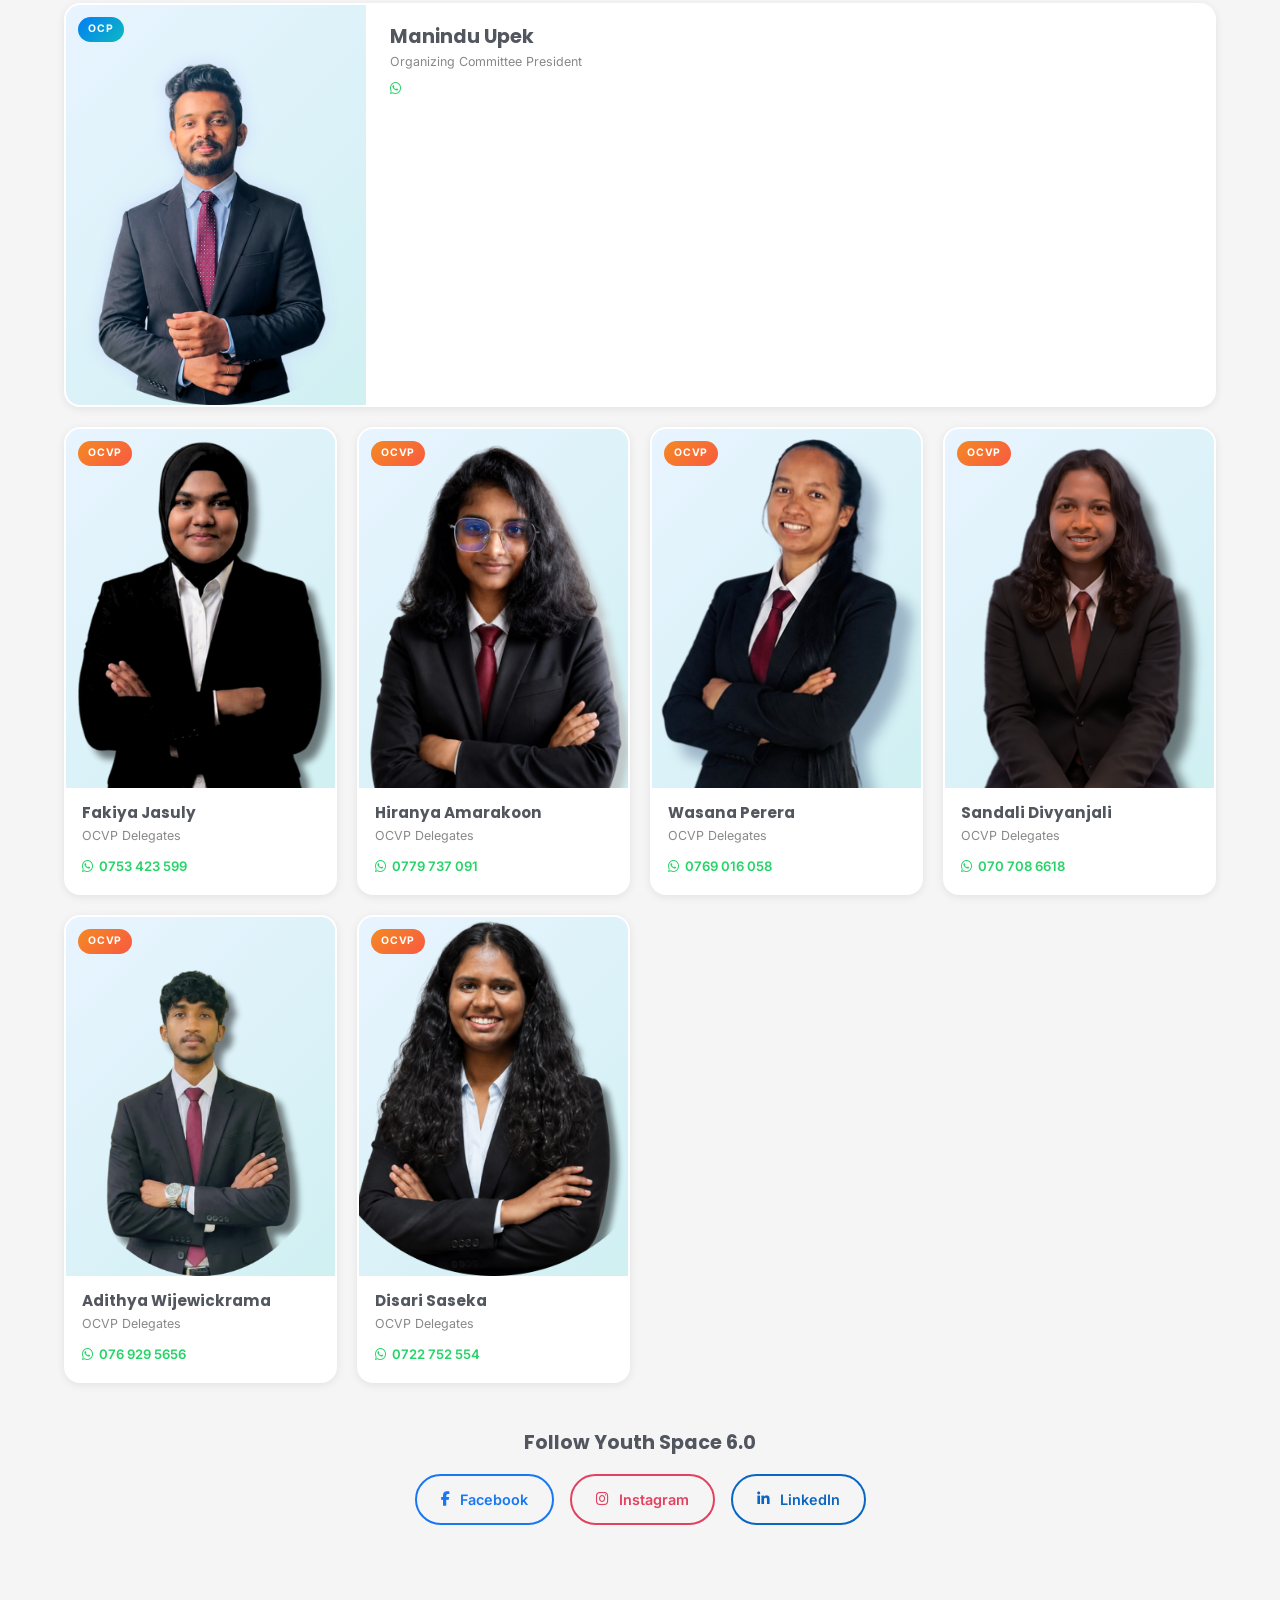
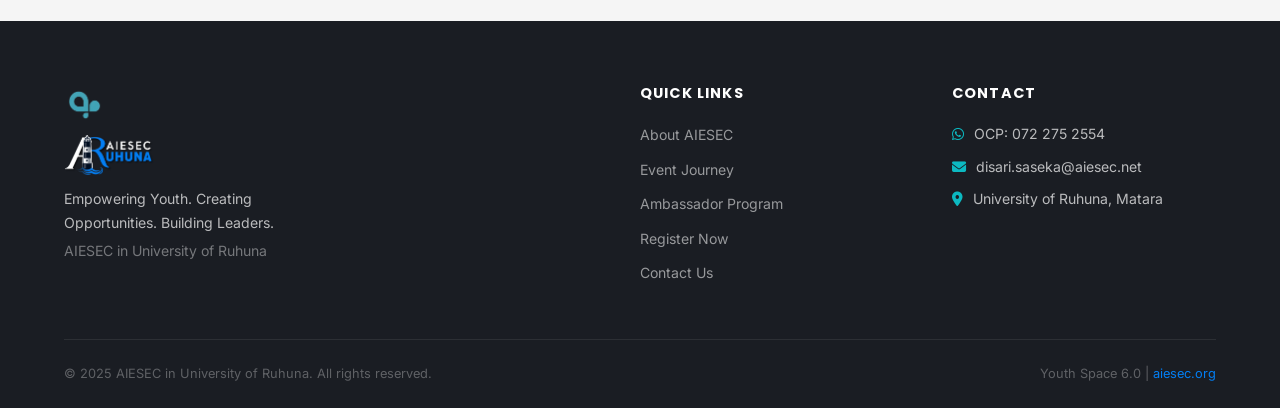
==== commit 45527f8e: "update stats" ====
--- a/index.html
+++ b/index.html
@@ -341,41 +341,33 @@
         </div>
     </section>
 
-    <!-- ===== LIVE STATS ===== -->
-    <section class="section live-stats" id="stats">
-        <div class="container">
-            <div class="section-header center">
-                <span class="eyebrow">Live Dashboard</span>
-                <h2>Youth Space <span class="gradient-text">by the Numbers</span></h2>
-                <p class="stats-last-updated">Last updated: <span id="lastUpdated">—</span></p>
-            </div>
-            <div class="stats-grid">
-                <div class="stat-card stat-blue">
-                    <i class="fa-solid fa-users"></i>
-                    <div class="stat-number" id="totalRegistered">—</div>
-                    <div class="stat-label">Total Registered Delegates</div>
-                </div>
-                <div class="stat-card stat-orange">
-                    <i class="fa-solid fa-university"></i>
-                    <div class="stat-number" id="totalSchools">—</div>
-                    <div class="stat-label">Schools / Universities</div>
-                </div>
-                <div class="stat-card stat-green">
-                    <i class="fa-solid fa-star-half-stroke"></i>
-                    <div class="stat-number" id="totalAmbassadors">—</div>
-                    <div class="stat-label">Active Ambassadors</div>
-                </div>
-                <div class="stat-card stat-purple">
-                    <i class="fa-solid fa-globe"></i>
-                    <div class="stat-number" id="totalDistricts">—</div>
-                    <div class="stat-label">Districts Represented</div>
-                </div>
-            </div>
-            <div class="stats-note">
-                <i class="fa-solid fa-circle-info"></i>
-                Stats update automatically from live registration data.
-                <button class="btn-refresh" onclick="loadStats()"><i class="fa-solid fa-rotate-right"></i>
-                    Refresh</button>
+    <!-- ===== DELEGATE REGISTER ===== -->
+    <section class="section register-section" id="register">
+        <div class="register-bg">
+            <!-- register-bg.jpg: Energetic group of young Sri Lankan students at a university event -->
+            <img src="Assets/register-bg.png" alt="Register" class="register-bg-img"
+                onerror="this.style.display='none'" />
+            <div class="register-overlay"></div>
+        </div>
+        <div class="container">
+            <div class="register-content">
+                <span class="eyebrow light">Join the Movement</span>
+                <h2>Register as a <span class="text-orange">Delegate</span> Today</h2>
+                <p>Don't miss this once-in-a-generation opportunity to transform your career journey. Seats are limited
+                    — register now to secure your spot at Youth Space 6.0.</p>
+                <div class="register-meta">
+                    <div class="reg-m"><i class="fa-solid fa-calendar"></i><span>3 Phases · Online + Physical</span>
+                    </div>
+                    <div class="reg-m"><i class="fa-solid fa-map-marker-alt"></i><span>University of Ruhuna &
+                            Online</span></div>
+                    <div class="reg-m"><i class="fa-solid fa-users"></i><span>Open to all Sri Lankan Youth</span></div>
+                </div>
+                <a href="/YS-6.0/delegate-registration.html" target="_blank" rel="noopener"
+                    class="btn btn-register btn-lg">
+                    <i class="fa-solid fa-pen-to-square"></i> Register as Delegate
+                </a>
+                <p class="register-note">By registering, you agree to actively participate in all sessions and complete
+                    engagement activities on time.</p>
             </div>
         </div>
     </section>
@@ -462,33 +454,6 @@
                 <div id="lookupLoading" class="lookup-loading" style="display:none"><i
                         class="fa-solid fa-spinner fa-spin"></i>Searching...</div>
             </div>
-            <!--create ambassador stats table with ambassador code name email and university or school-->
-            <div class="ambassador-stats">
-                <div class="stats-header">
-                    <h3><i class="fa-solid fa-chart-bar"></i> Ambassador Stats</h3>
-                    <div class="search-container">
-                        <input type="text" id="ambassadorSearch" placeholder="Search Code, Name, or Uni..." oninput="applyTableLogic()">
-                    </div>
-                </div>
-
-                <table class="table" id="ambassadorTable">
-                    <thead>
-                        <tr>
-                            <th>Code</th>
-                            <th>Name</th>
-                            <th>University/School</th>
-                            <th>Delegate Registrations</th>
-                        </tr>
-                    </thead>
-                    <tbody id="ambassadorTableBody">
-                    </tbody>
-                </table>
-
-                <div style="text-align: center; margin-top: 25px;">
-                    <button id="showMoreBtn" class="nav-cta"
-                        style="display: none; border: none; border-radius: 10%; padding: 10px 25px; font-size: 1rem;">Show More</button>
-                </div>
-            </div>
         </div>
     </section>
 
@@ -516,33 +481,71 @@
         </div>
     </section>
 
-    <!-- ===== DELEGATE REGISTER ===== -->
-    <section class="section register-section" id="register">
-        <div class="register-bg">
-            <!-- register-bg.jpg: Energetic group of young Sri Lankan students at a university event -->
-            <img src="Assets/register-bg.png" alt="Register" class="register-bg-img"
-                onerror="this.style.display='none'" />
-            <div class="register-overlay"></div>
-        </div>
-        <div class="container">
-            <div class="register-content">
-                <span class="eyebrow light">Join the Movement</span>
-                <h2>Register as a <span class="text-orange">Delegate</span> Today</h2>
-                <p>Don't miss this once-in-a-generation opportunity to transform your career journey. Seats are limited
-                    — register now to secure your spot at Youth Space 6.0.</p>
-                <div class="register-meta">
-                    <div class="reg-m"><i class="fa-solid fa-calendar"></i><span>3 Phases · Online + Physical</span>
-                    </div>
-                    <div class="reg-m"><i class="fa-solid fa-map-marker-alt"></i><span>University of Ruhuna &
-                            Online</span></div>
-                    <div class="reg-m"><i class="fa-solid fa-users"></i><span>Open to all Sri Lankan Youth</span></div>
-                </div>
-                <a href="/YS-6.0/delegate-registration.html" target="_blank" rel="noopener"
-                    class="btn btn-register btn-lg">
-                    <i class="fa-solid fa-pen-to-square"></i> Register as Delegate
-                </a>
-                <p class="register-note">By registering, you agree to actively participate in all sessions and complete
-                    engagement activities on time.</p>
+    <!-- ===== LIVE STATS ===== -->
+    <section class="section live-stats" id="stats">
+        <div class="container">
+            <div class="section-header center">
+                <span class="eyebrow">Live Dashboard</span>
+                <h2>Youth Space <span class="gradient-text">by the Numbers</span></h2>
+                <p class="stats-last-updated">Last updated: <span id="lastUpdated">—</span></p>
+            </div>
+            <div class="stats-grid">
+                <div class="stat-card stat-blue">
+                    <i class="fa-solid fa-users"></i>
+                    <div class="stat-number" id="totalRegistered">—</div>
+                    <div class="stat-label">Total Registered Delegates</div>
+                </div>
+                <div class="stat-card stat-orange">
+                    <i class="fa-solid fa-university"></i>
+                    <div class="stat-number" id="totalSchools">—</div>
+                    <div class="stat-label">Schools / Universities</div>
+                </div>
+                <div class="stat-card stat-green">
+                    <i class="fa-solid fa-star-half-stroke"></i>
+                    <div class="stat-number" id="totalAmbassadors">—</div>
+                    <div class="stat-label">Active Ambassadors</div>
+                </div>
+                <div class="stat-card stat-purple">
+                    <i class="fa-solid fa-globe"></i>
+                    <div class="stat-number" id="totalDistricts">—</div>
+                    <div class="stat-label">Districts Represented</div>
+                </div>
+            </div>
+            <div class="stats-note">
+                <i class="fa-solid fa-circle-info"></i>
+                Stats update automatically from live registration data.
+                <button class="btn-refresh" onclick="loadStats()"><i class="fa-solid fa-rotate-right"></i>
+                    Refresh</button>
+            </div>
+        </div>
+        <!--create ambassador stats table with ambassador code name email and university or school-->
+        <div class="ambassador-stats"
+            style="padding: 5%; margin: 30px; border-radius: 10px; box-shadow: 0 2px 4px rgba(0,0,0,0.1);">
+            <div class="stats-header">
+                <h3><i class="fa-solid fa-chart-bar"></i> Ambassador Stats</h3>
+                <div class="search-container">
+                    <input type="text" id="ambassadorSearch" placeholder="Search Code, Name, or Uni..."
+                        oninput="applyTableLogic()">
+                </div>
+            </div>
+
+            <table class="table" id="ambassadorTable">
+                <thead>
+                    <tr>
+                        <th>Code</th>
+                        <th>Name</th>
+                        <th>University/School</th>
+                        <th>Delegate Registrations</th>
+                    </tr>
+                </thead>
+                <tbody id="ambassadorTableBody">
+                </tbody>
+            </table>
+
+            <div style="text-align: center; margin-top: 25px;">
+                <button id="showMoreBtn" class="nav-cta"
+                    style="display: none; border: none; border-radius: 10%; padding: 10px 25px; font-size: 1rem;">Show
+                    More</button>
             </div>
         </div>
     </section>
--- a/css/styles.css
+++ b/css/styles.css
@@ -734,6 +734,7 @@
 .live-stats {
   background: var(--dark);
   color: var(--white);
+  margin-top: 48px;
 }
 .live-stats .eyebrow {
   color: var(--teal);
@@ -1028,7 +1029,7 @@
 /* --- Table Body & Cells --- */
 .ambassador-stats .table td {
     padding: 16px 20px;
-    border-bottom: 1px solid #eaeaea;
+    border-bottom: 1px solid #3d1d1d;
     color: var(--dark-grey);
     font-size: 0.95rem;
     vertical-align: middle;
@@ -1049,6 +1050,11 @@
 .ambassador-stats .table td:nth-child(1) {
     font-weight: bold;
     color: var(--purple);
+}
+
+.ambassador-stats .table td:nth-child(2), .ambassador-stats .table td:nth-child(3) {
+    font-weight: light;
+    color: var(--dark);
 }
 
 /* Emphasize the Registration Count (4th column) */
@@ -1570,6 +1576,7 @@
         border: none;
         border-bottom: 1px solid #f5f5f5;
         position: relative;
+        color:var(--dark-grey);
         padding: 15px 15px 15px 45%; /* Push text to the right to make room for labels */
         text-align: left; /* Align actual data to the right */
         font-size: 0.95rem;
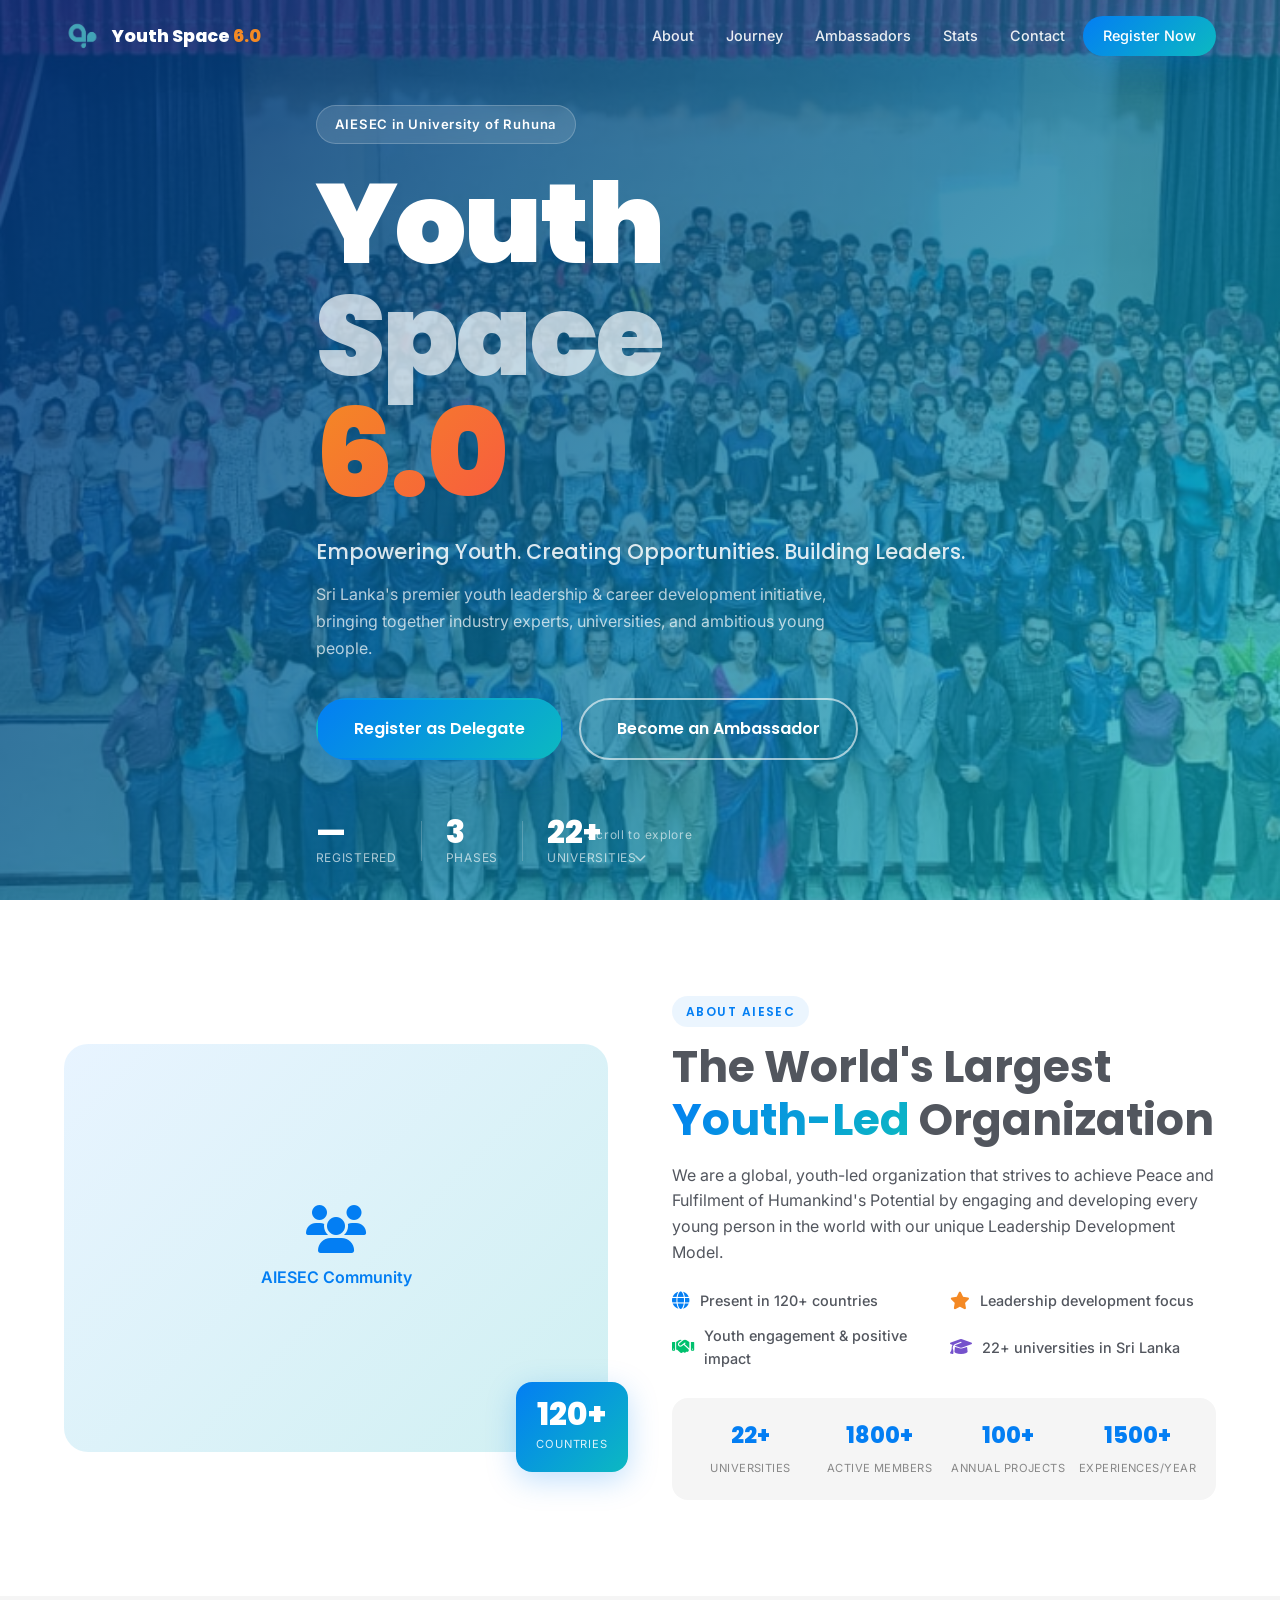
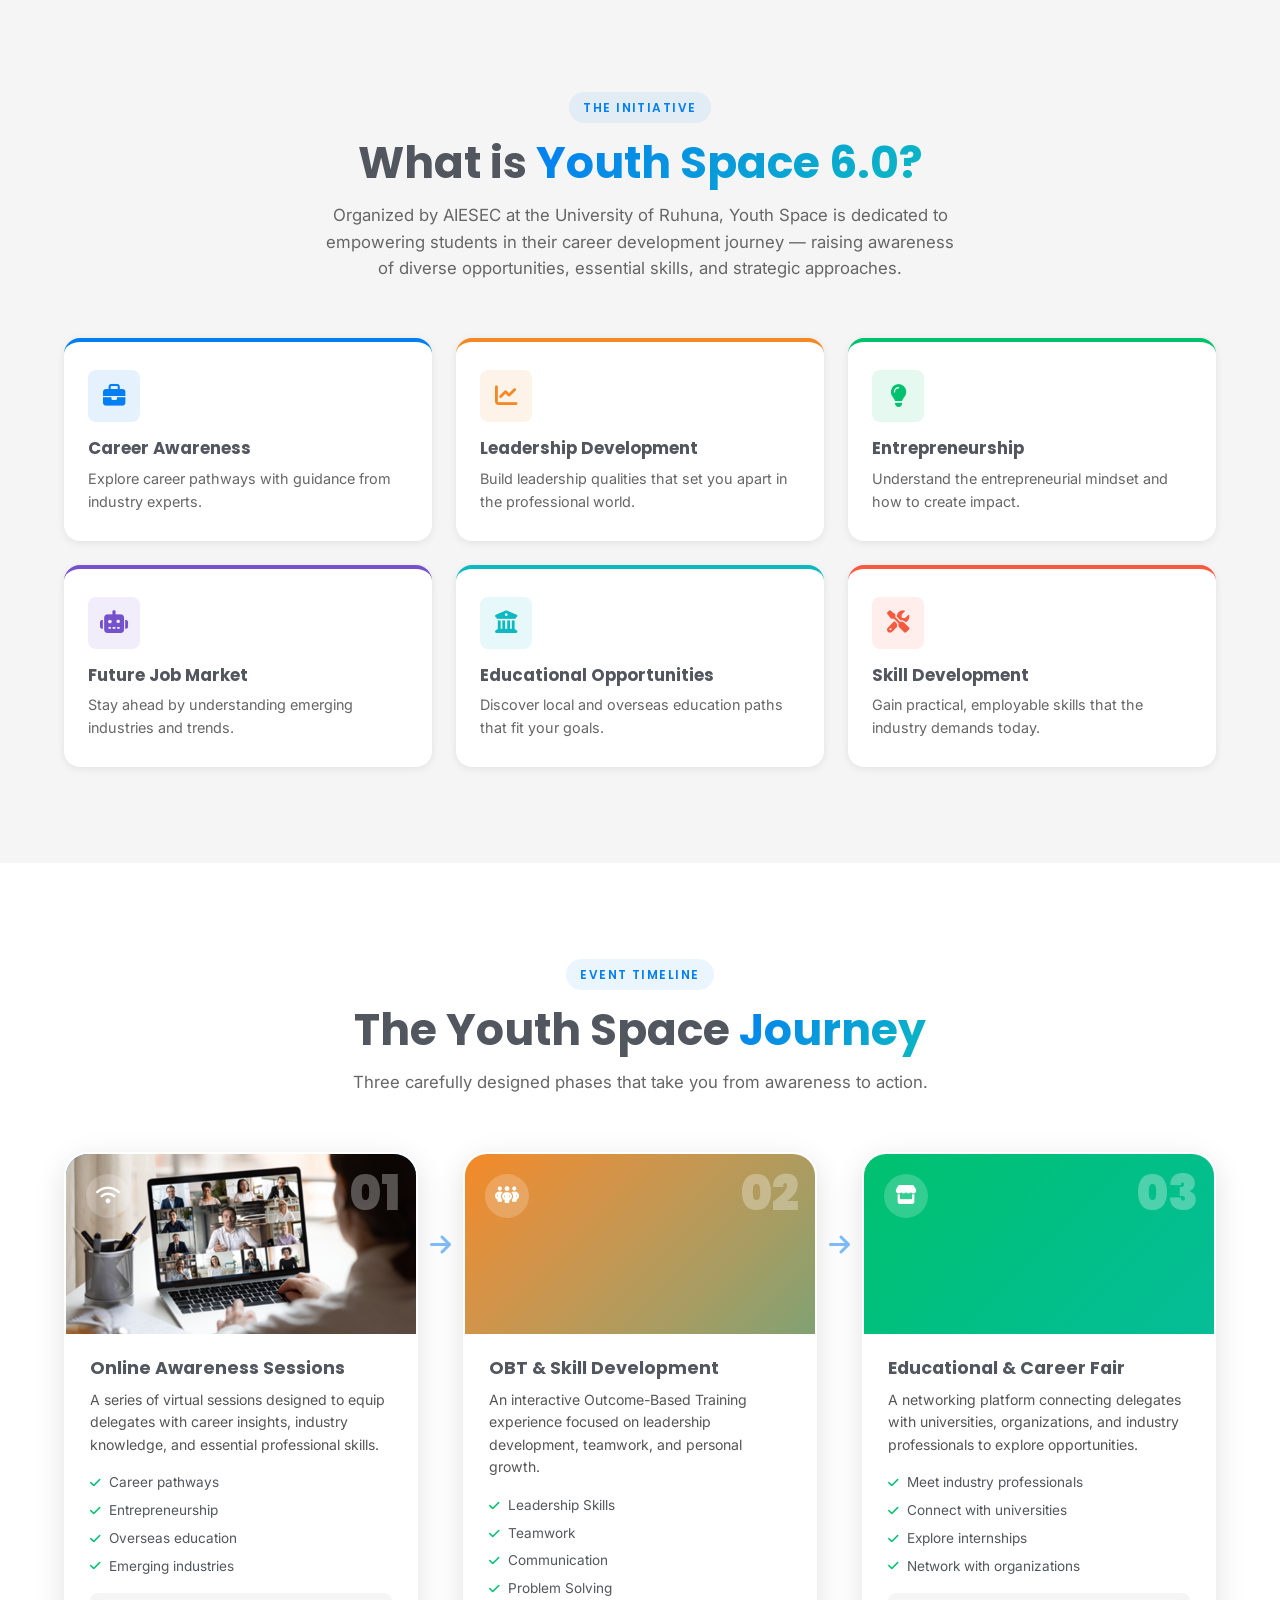
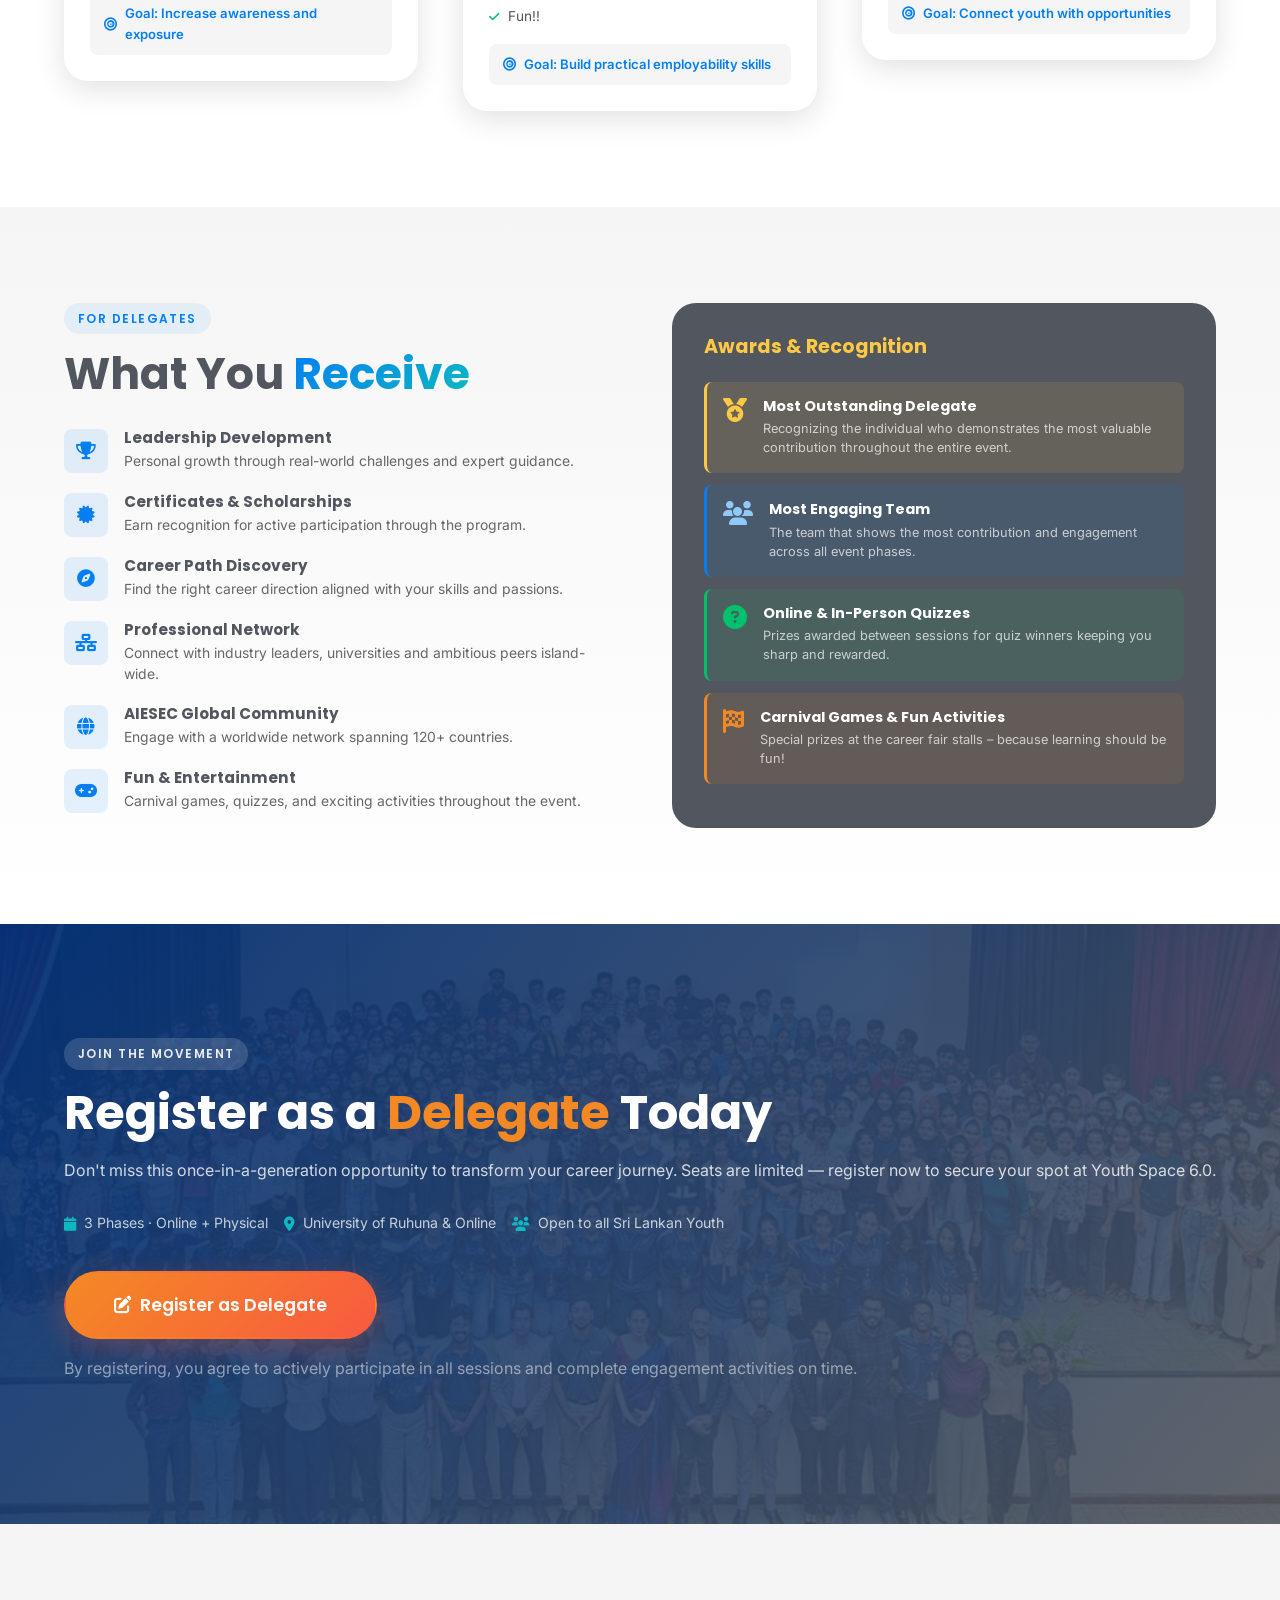
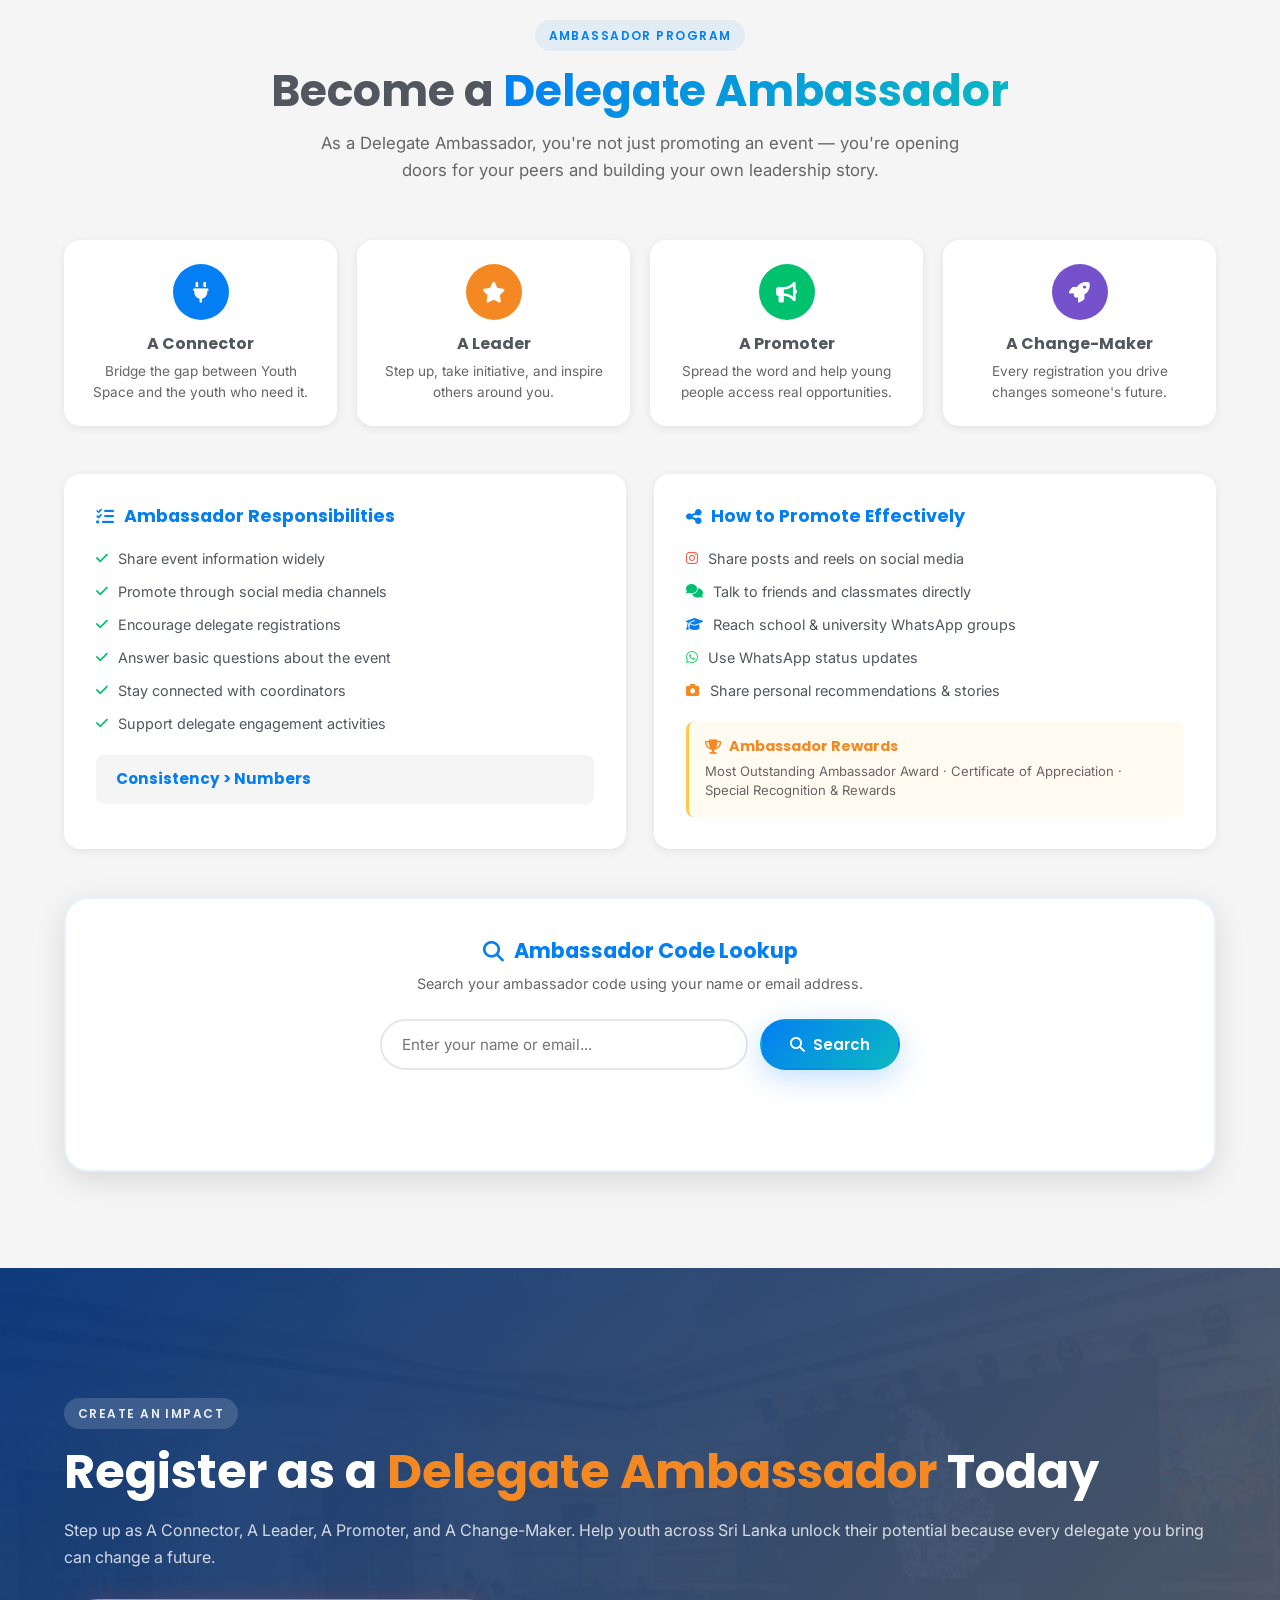
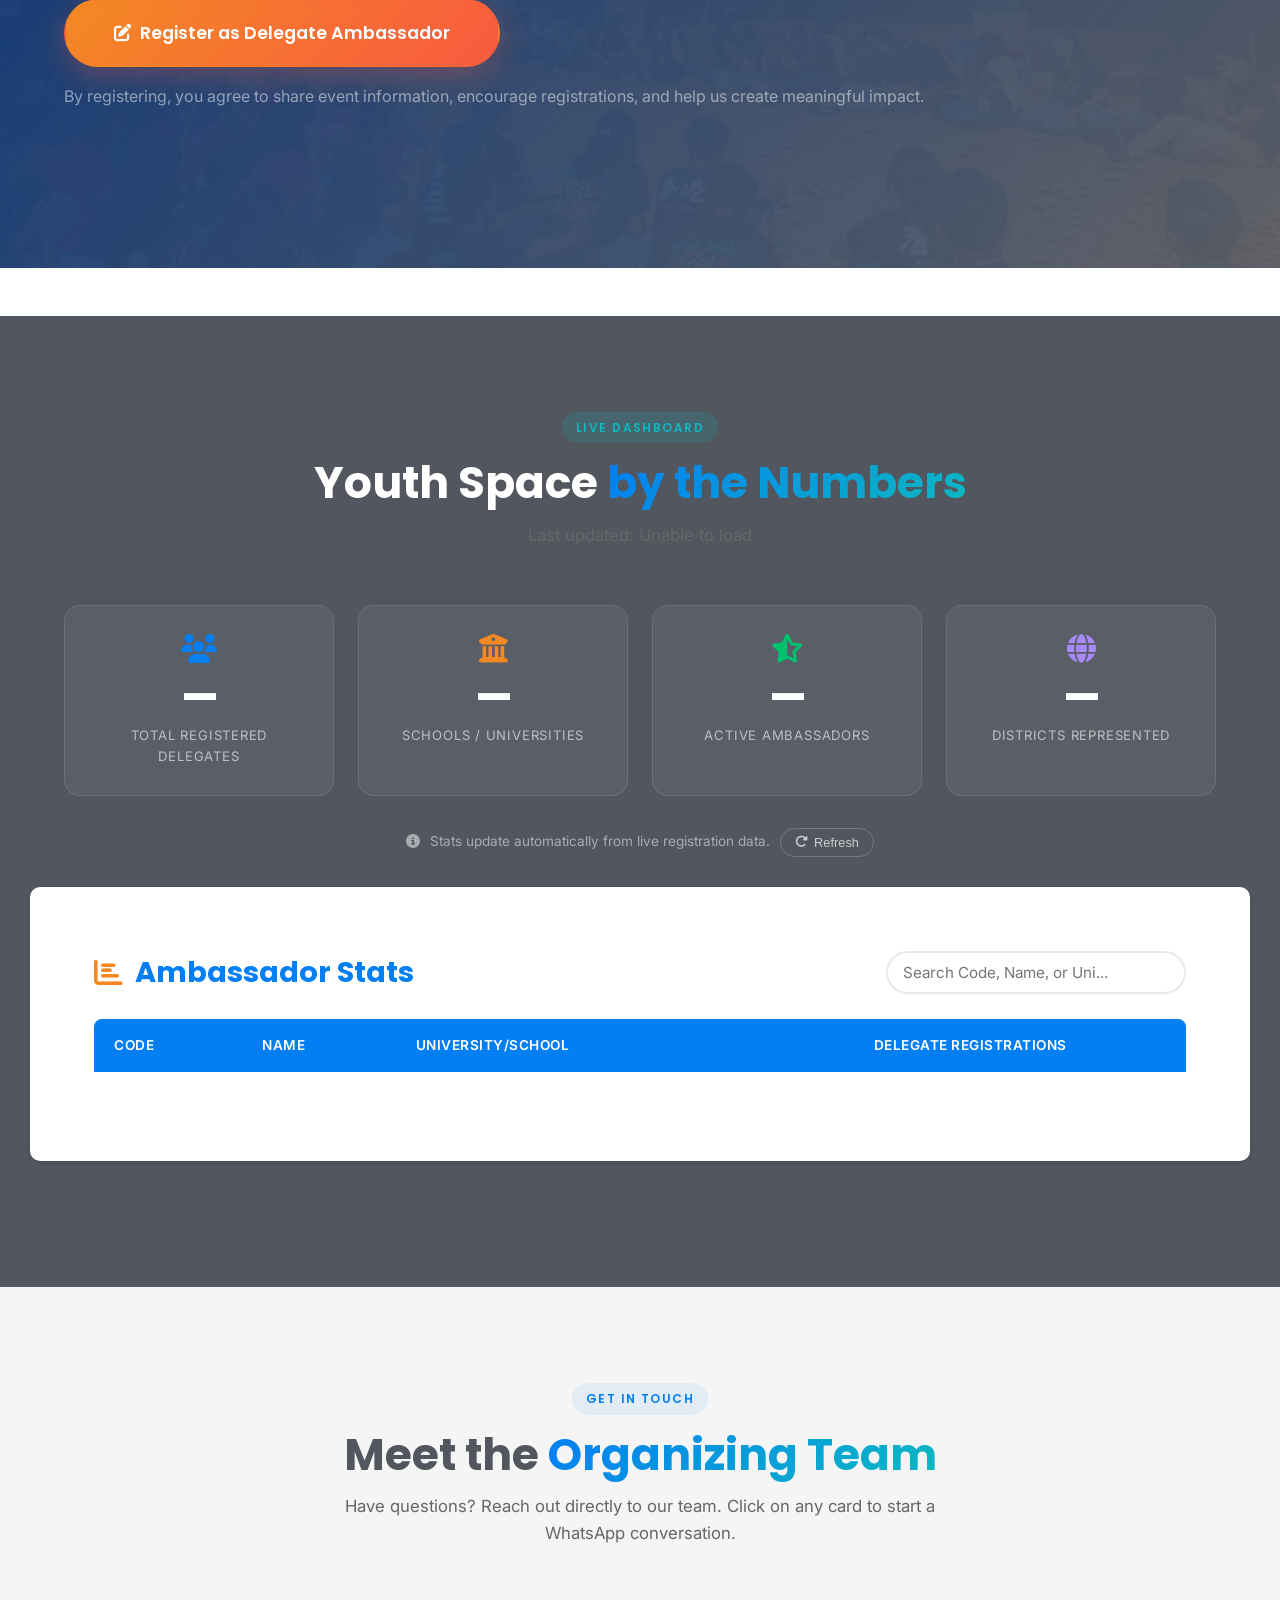
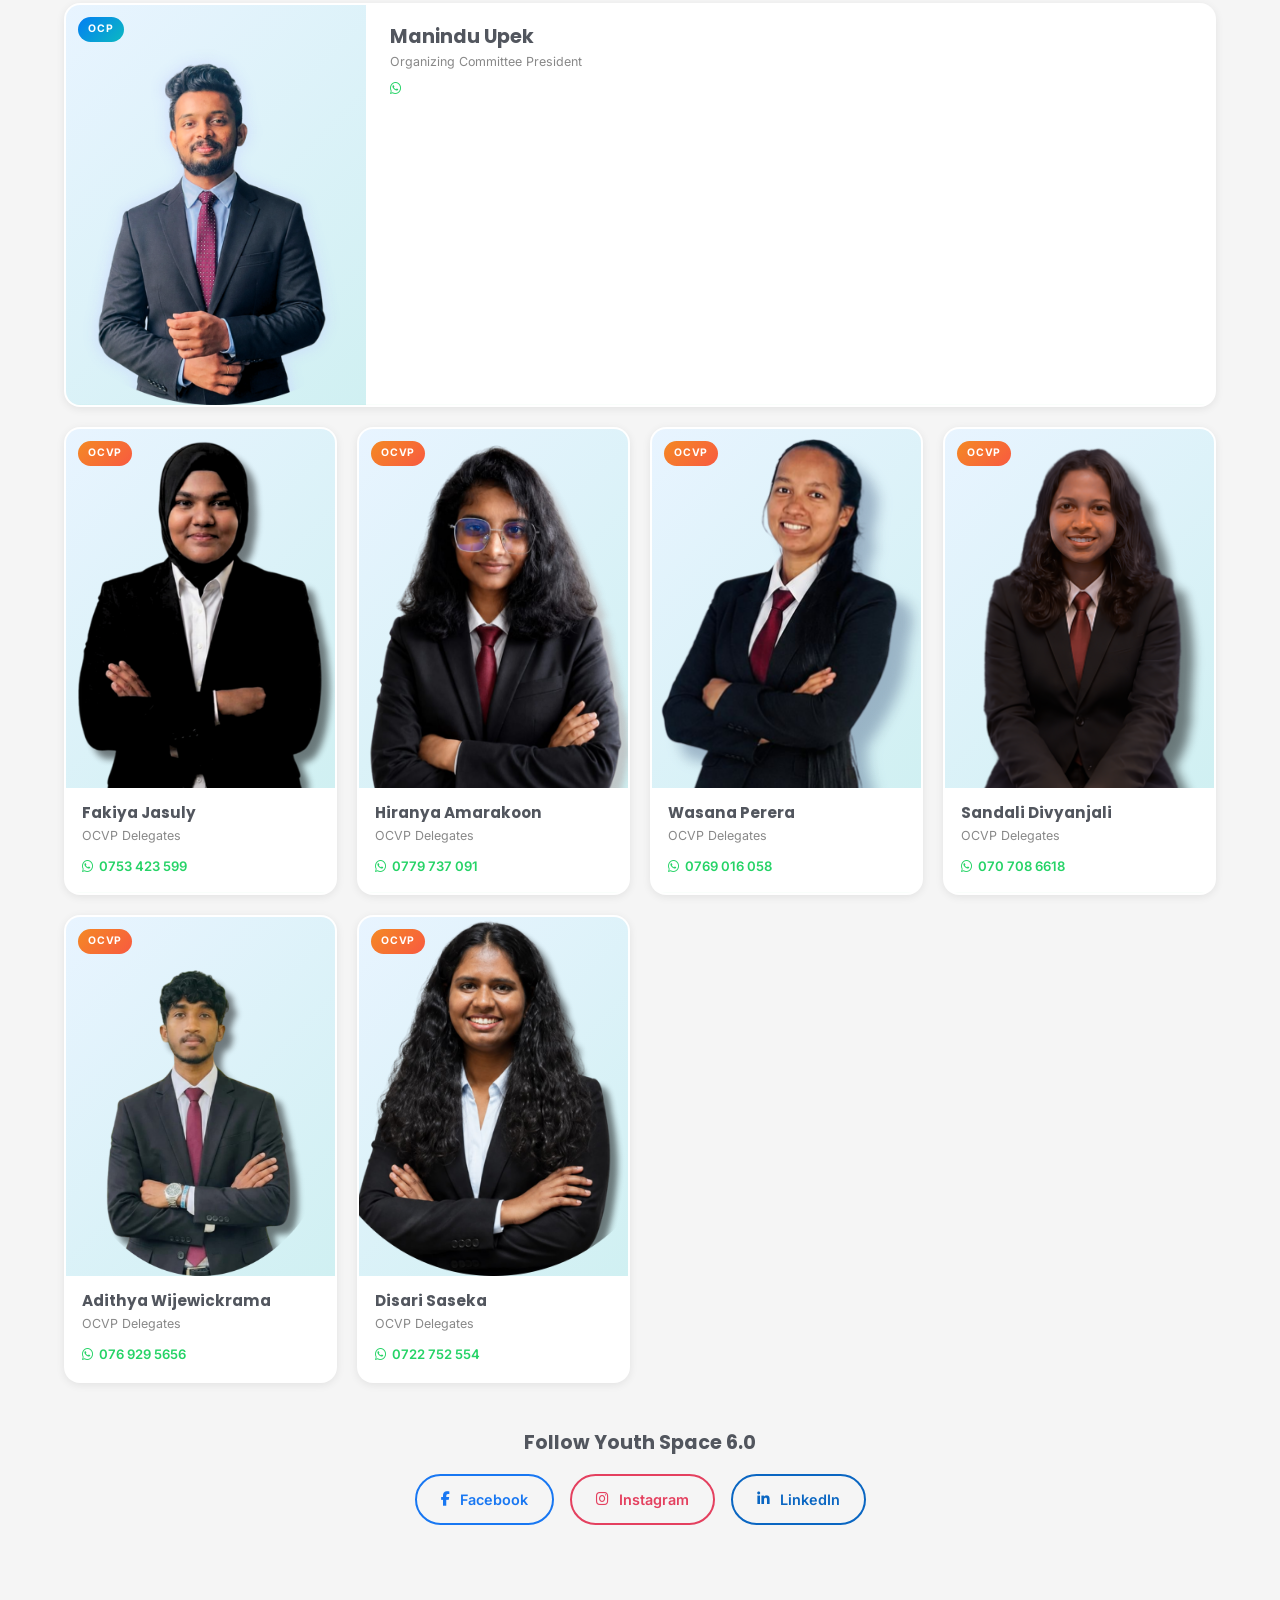
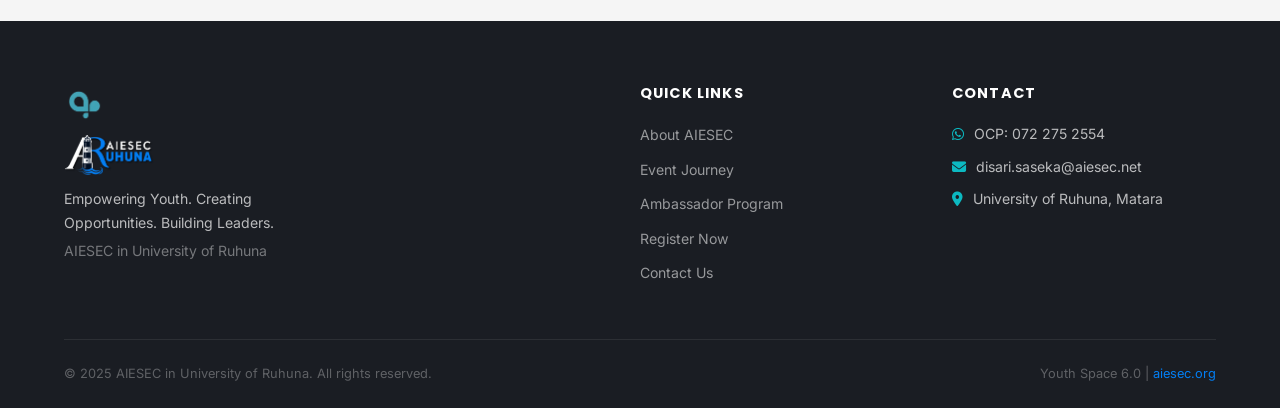
==== commit aeeadeff: "updated stats table" ====
--- a/index.html
+++ b/index.html
@@ -544,7 +544,7 @@
 
             <div style="text-align: center; margin-top: 25px;">
                 <button id="showMoreBtn" class="nav-cta"
-                    style="display: none; border: none; border-radius: 10%; padding: 10px 25px; font-size: 1rem;">Show
+                    style="display: none; border: none; border-radius: 5px; padding: 10px 25px; font-size: 1rem;">Show
                     More</button>
             </div>
         </div>
--- a/css/styles.css
+++ b/css/styles.css
@@ -976,10 +976,9 @@
     padding: 30px;
     border-radius: 10px;
     box-shadow: 0 5px 20px rgba(0, 0, 0, 0.08);
-    margin: 40px auto;
-    max-width: 1000px;
-    /* Crucial for mobile: Allows the table to scroll sideways if it gets too wide */
-    overflow-x: auto; 
+    margin: 40px;
+    justify-content: center;
+    /* max-width: 1000px; */
 }
 
 .ambassador-stats h3 {
@@ -1030,7 +1029,7 @@
 .ambassador-stats .table td {
     padding: 16px 20px;
     border-bottom: 1px solid #3d1d1d;
-    color: var(--dark-grey);
+    color: var(--dark);
     font-size: 0.95rem;
     vertical-align: middle;
 }
@@ -1536,7 +1535,7 @@
    MOBILE TABLE "CARD" LAYOUT FIX
    ============================================= */
 
-@media (max-width: 768px) {
+@media (max-width: 1000px) {
     /* Remove the horizontal scrollbar */
     .ambassador-stats {
         overflow-x: hidden;
